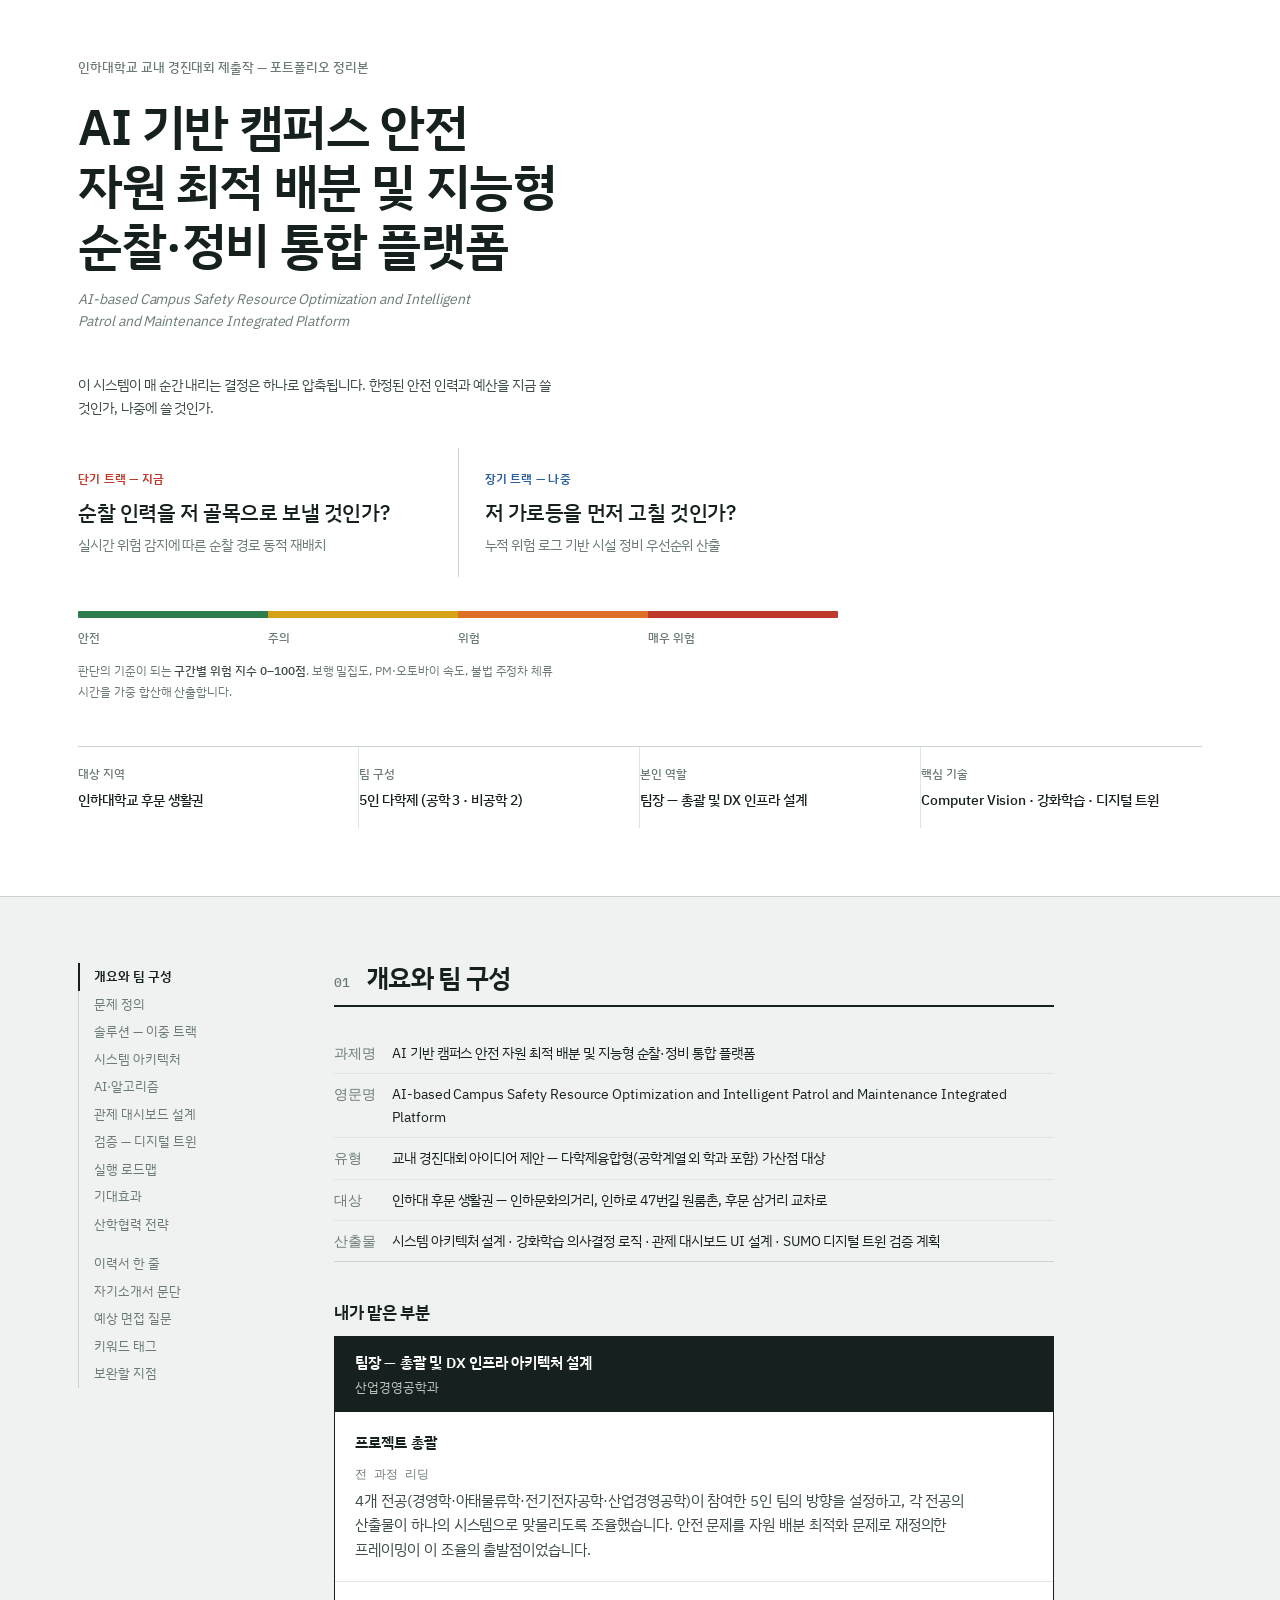
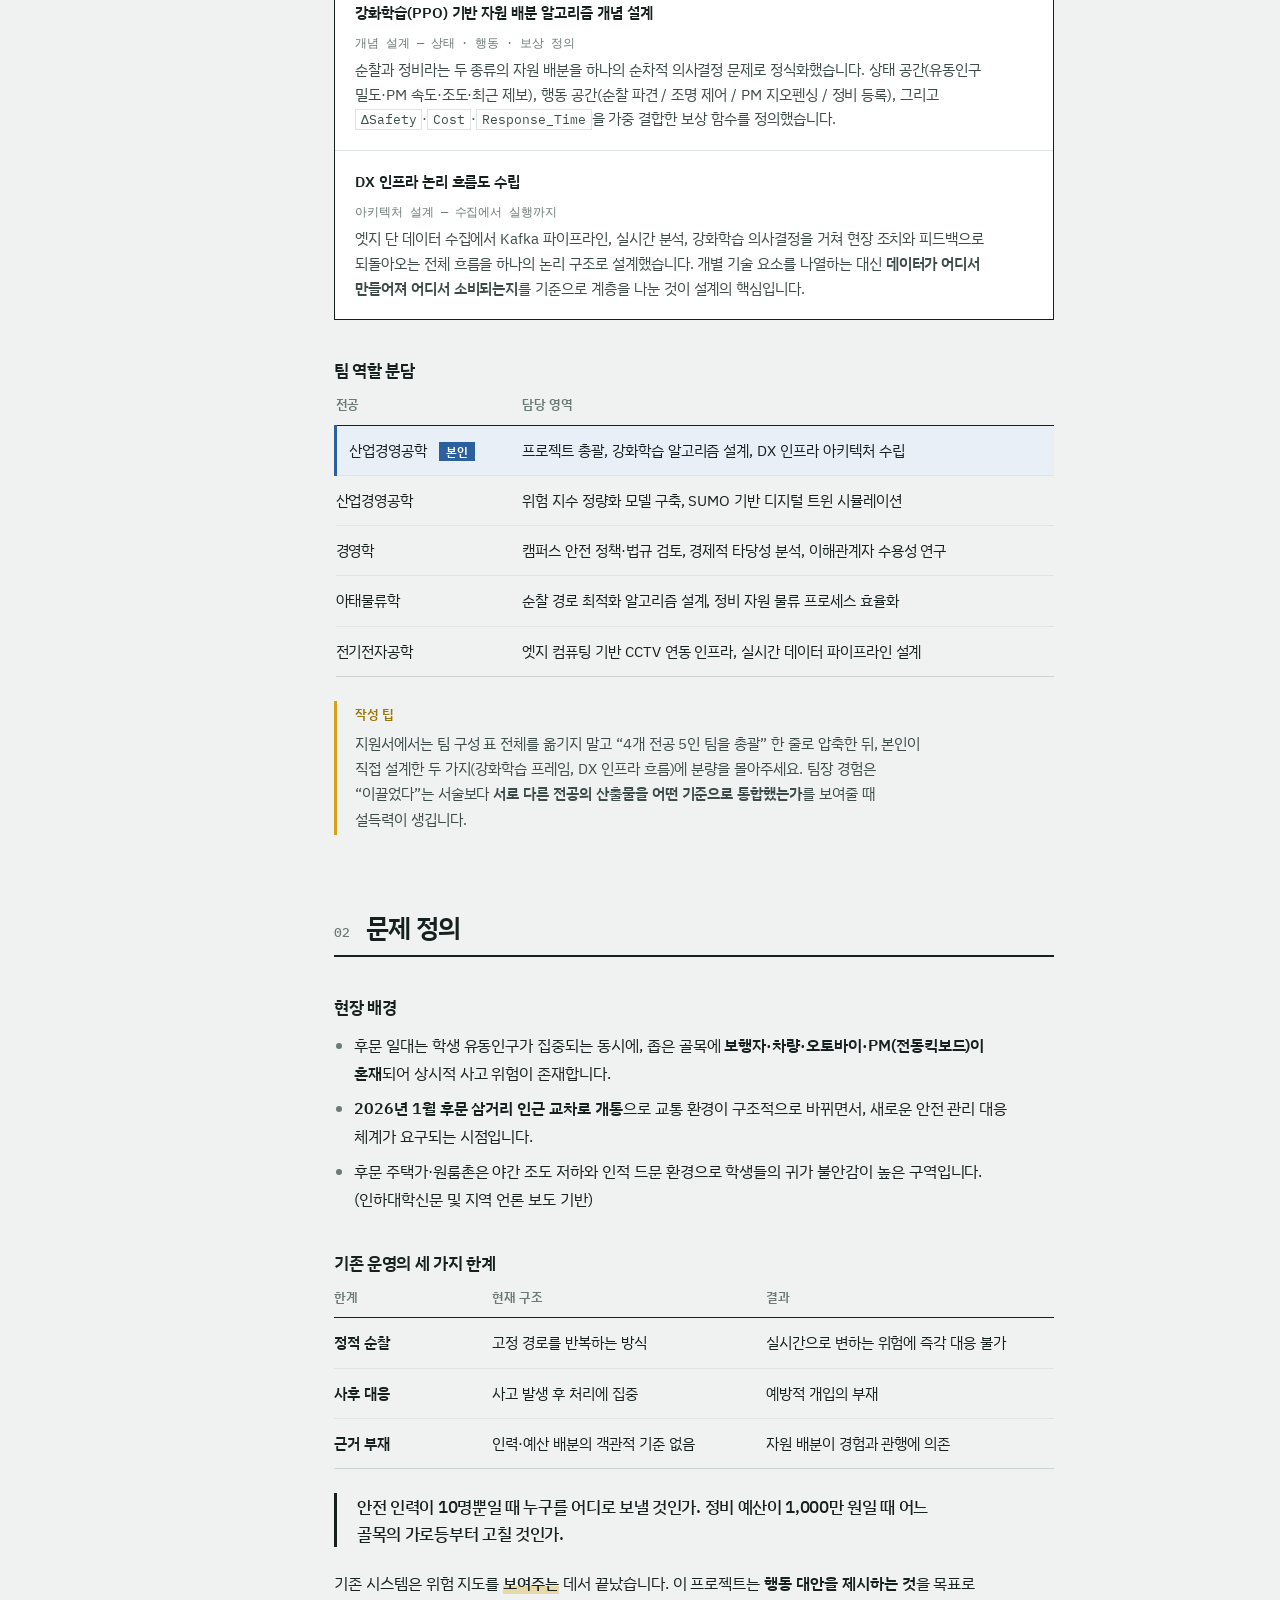
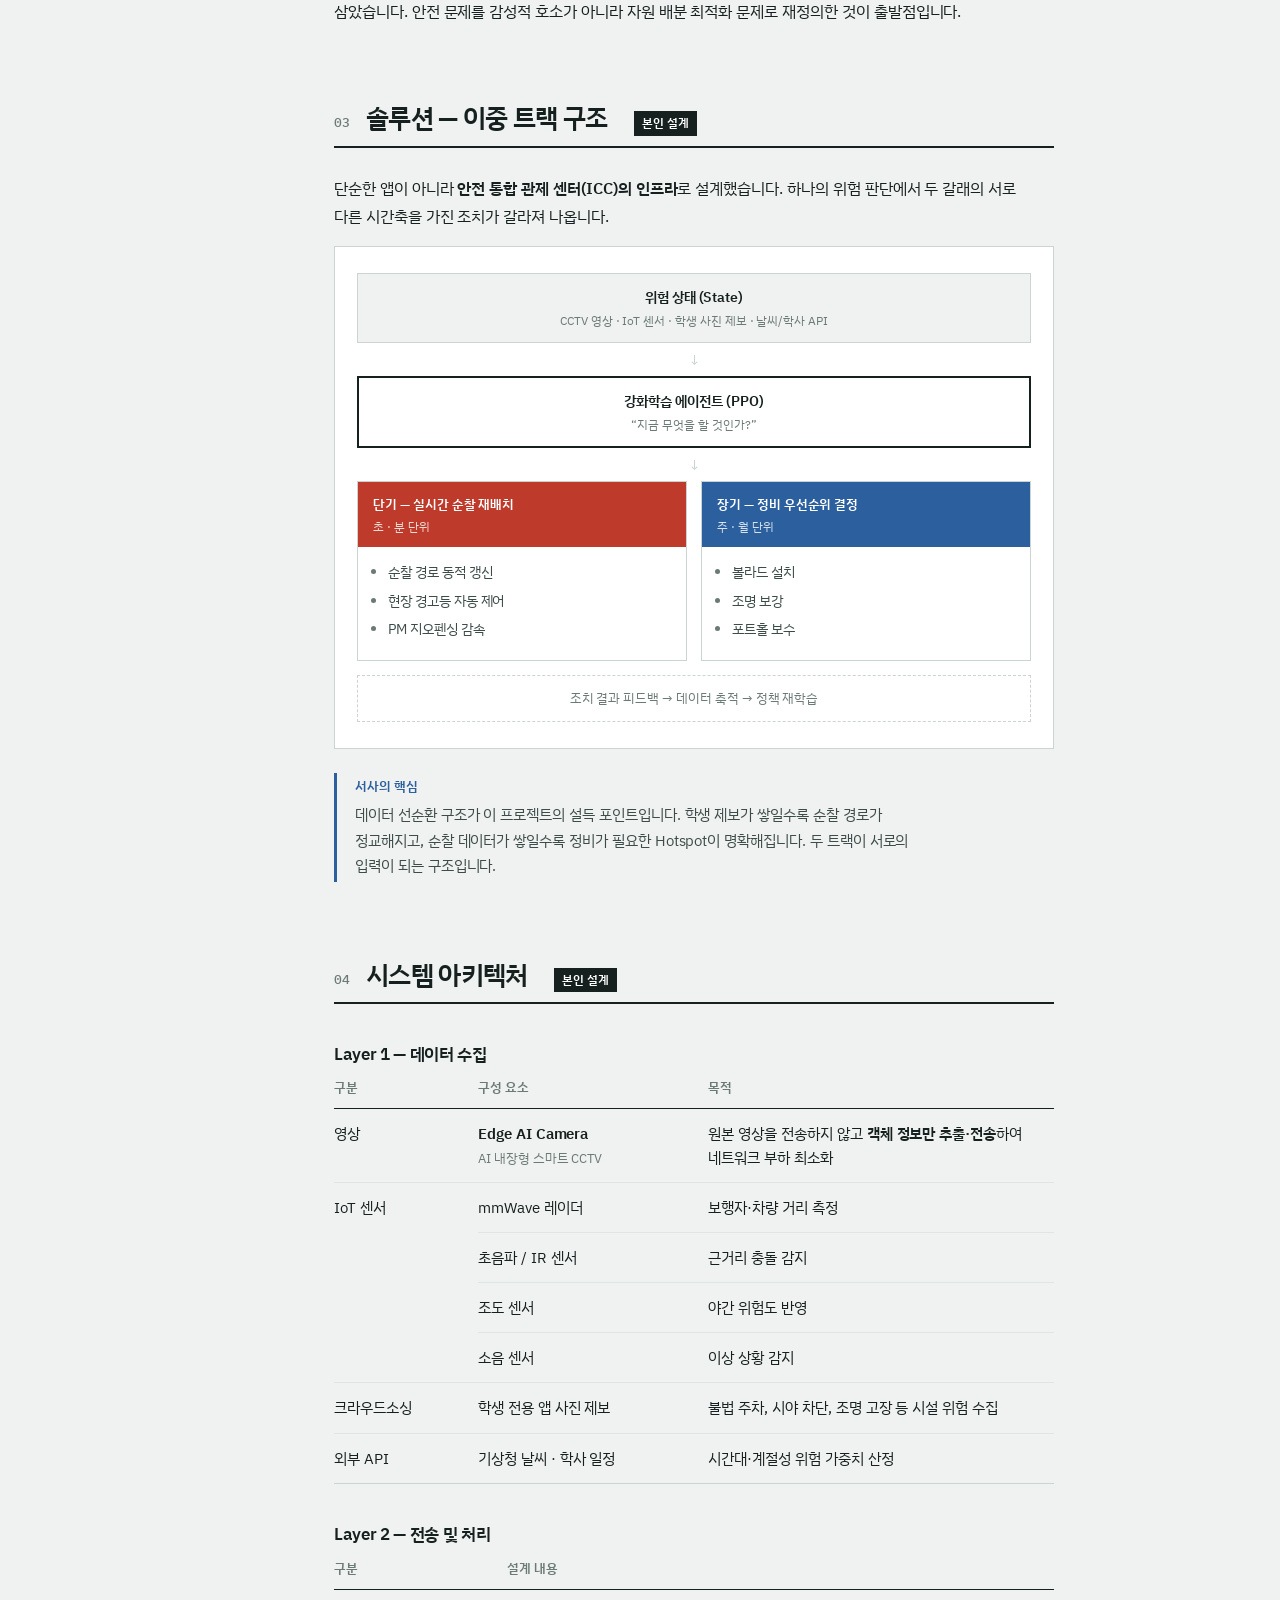
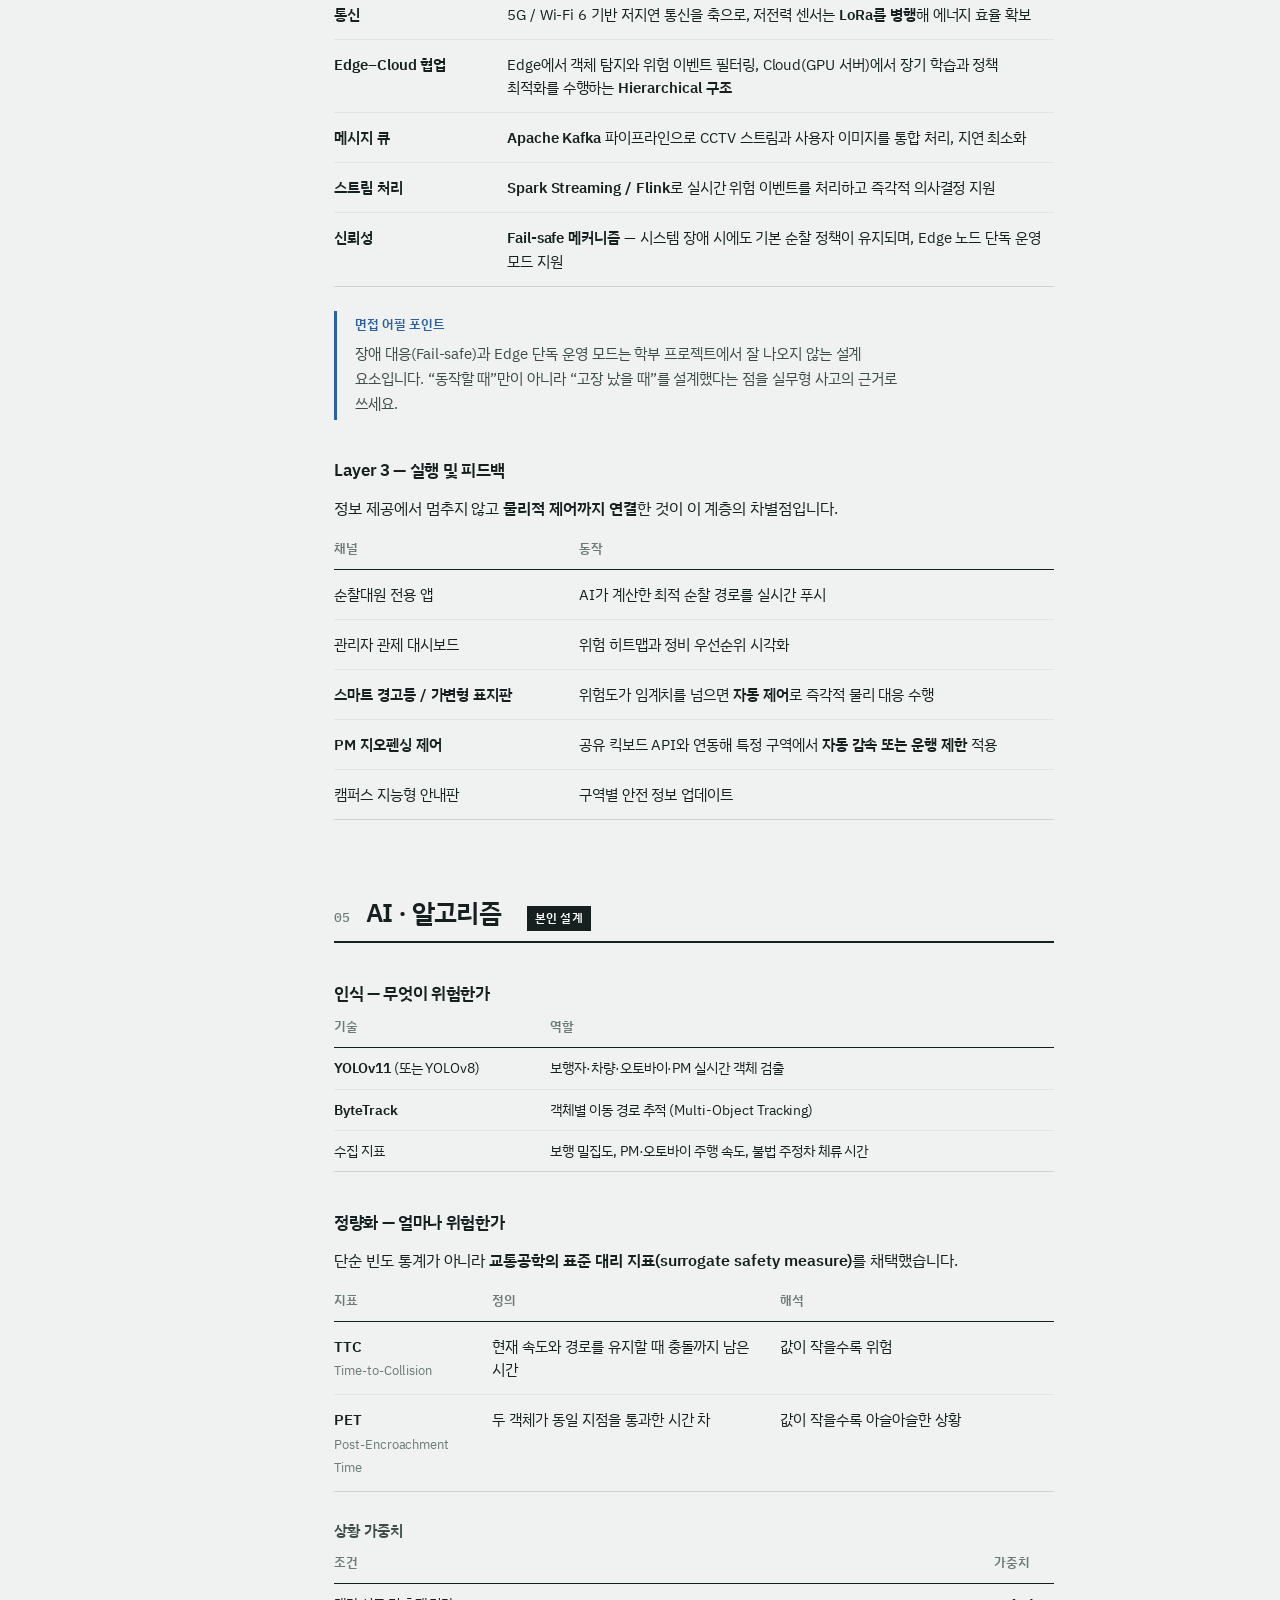
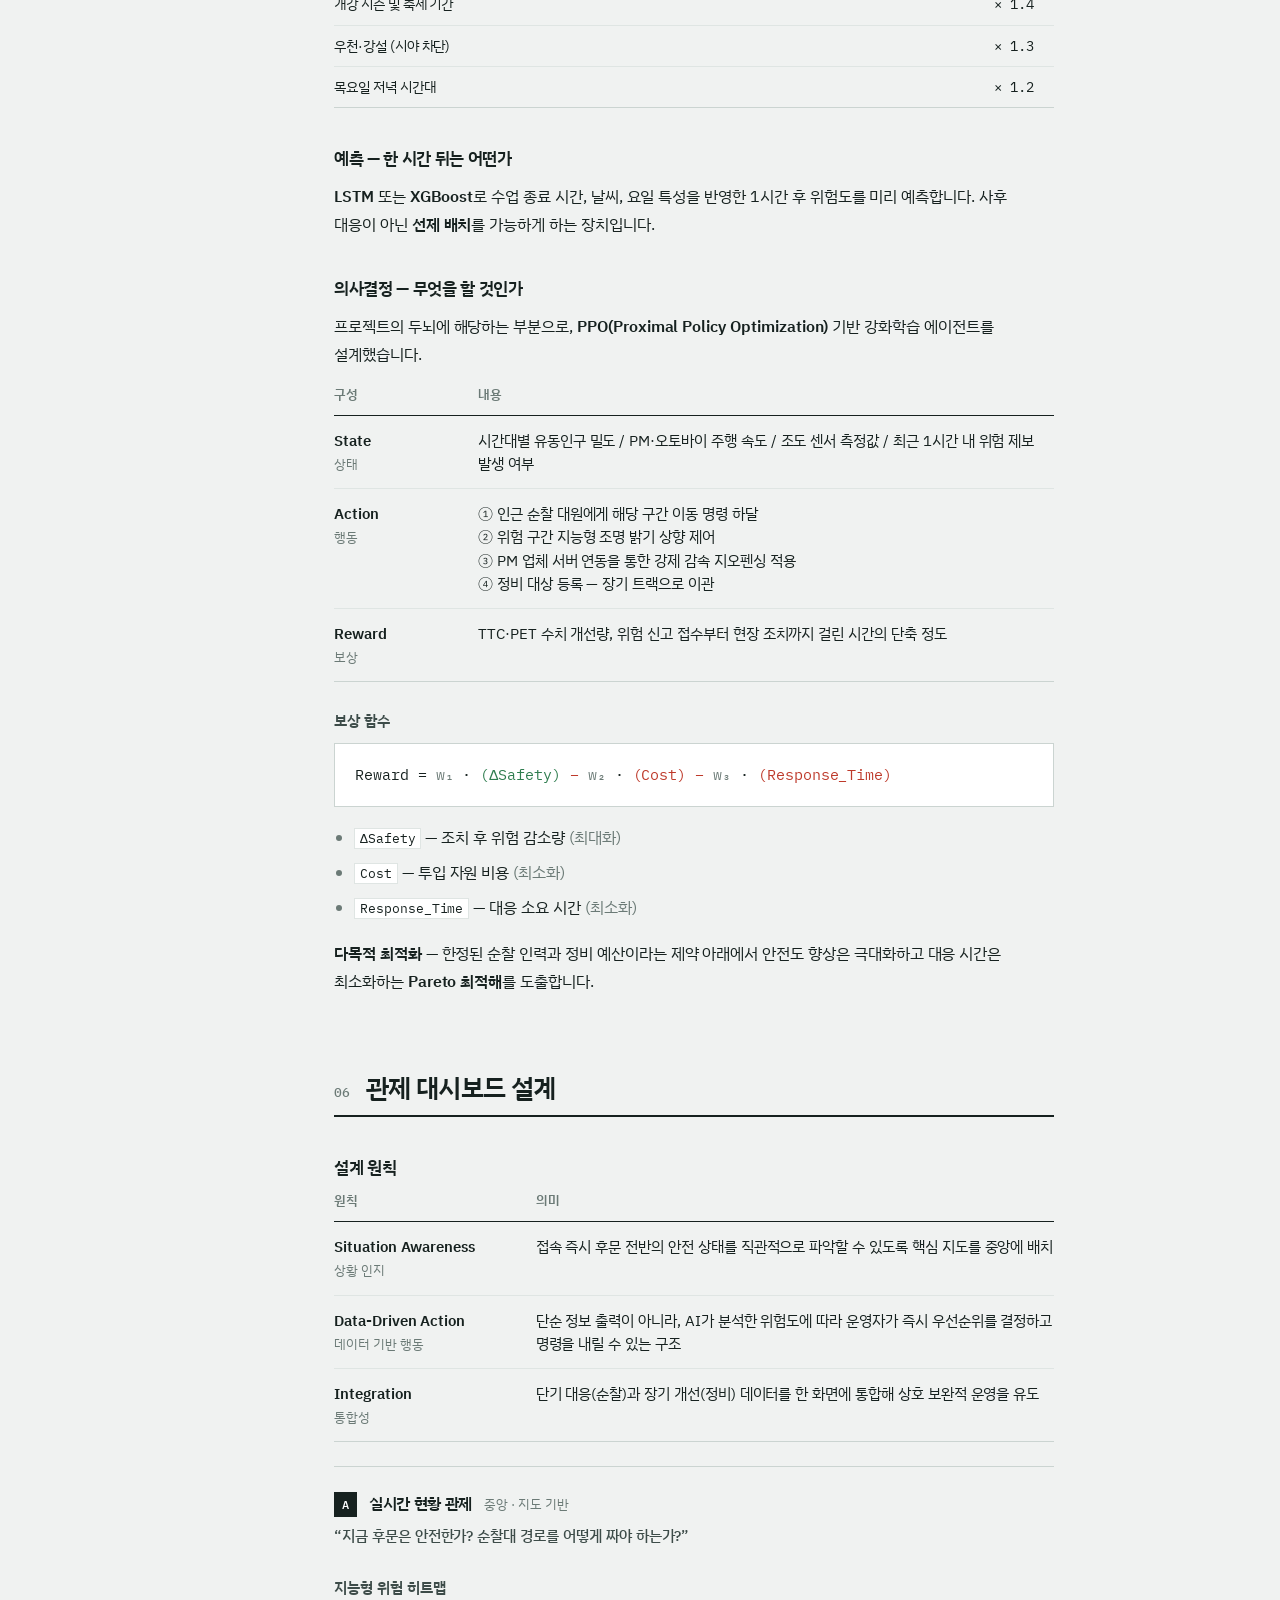
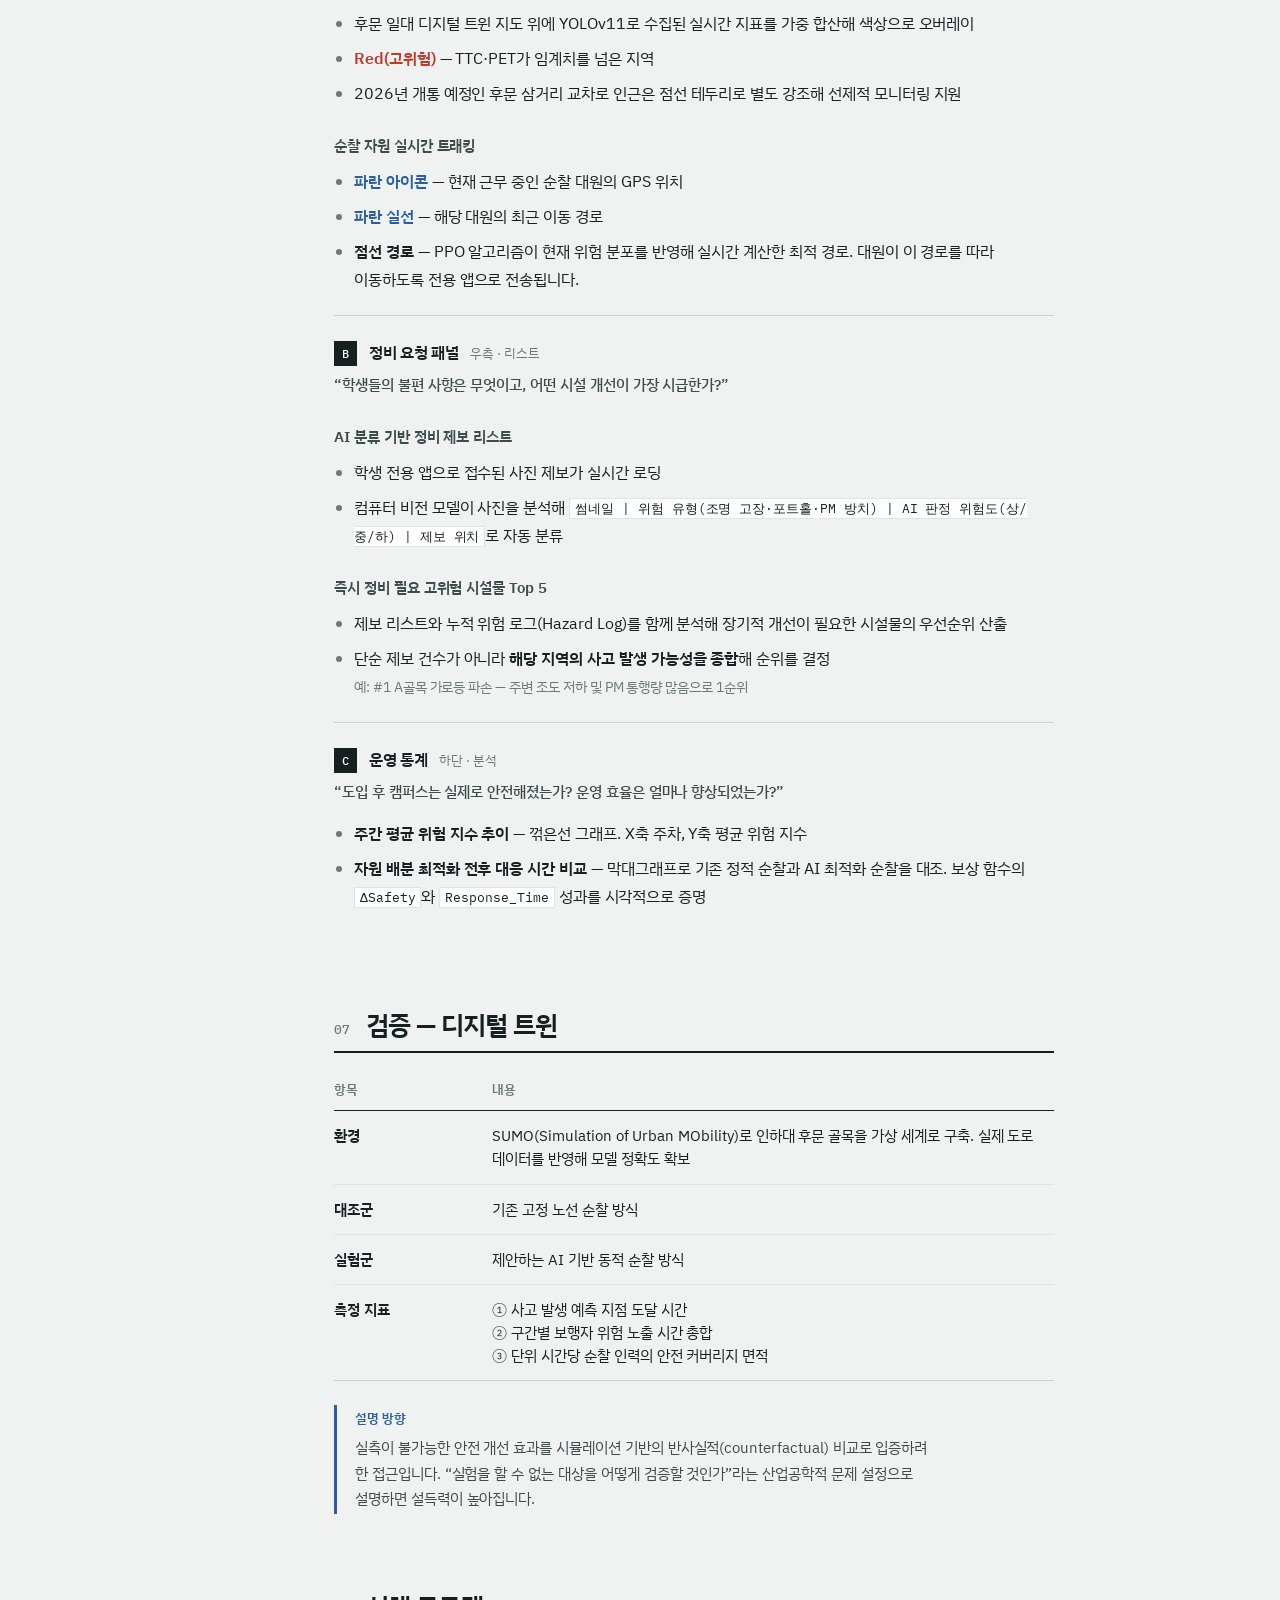
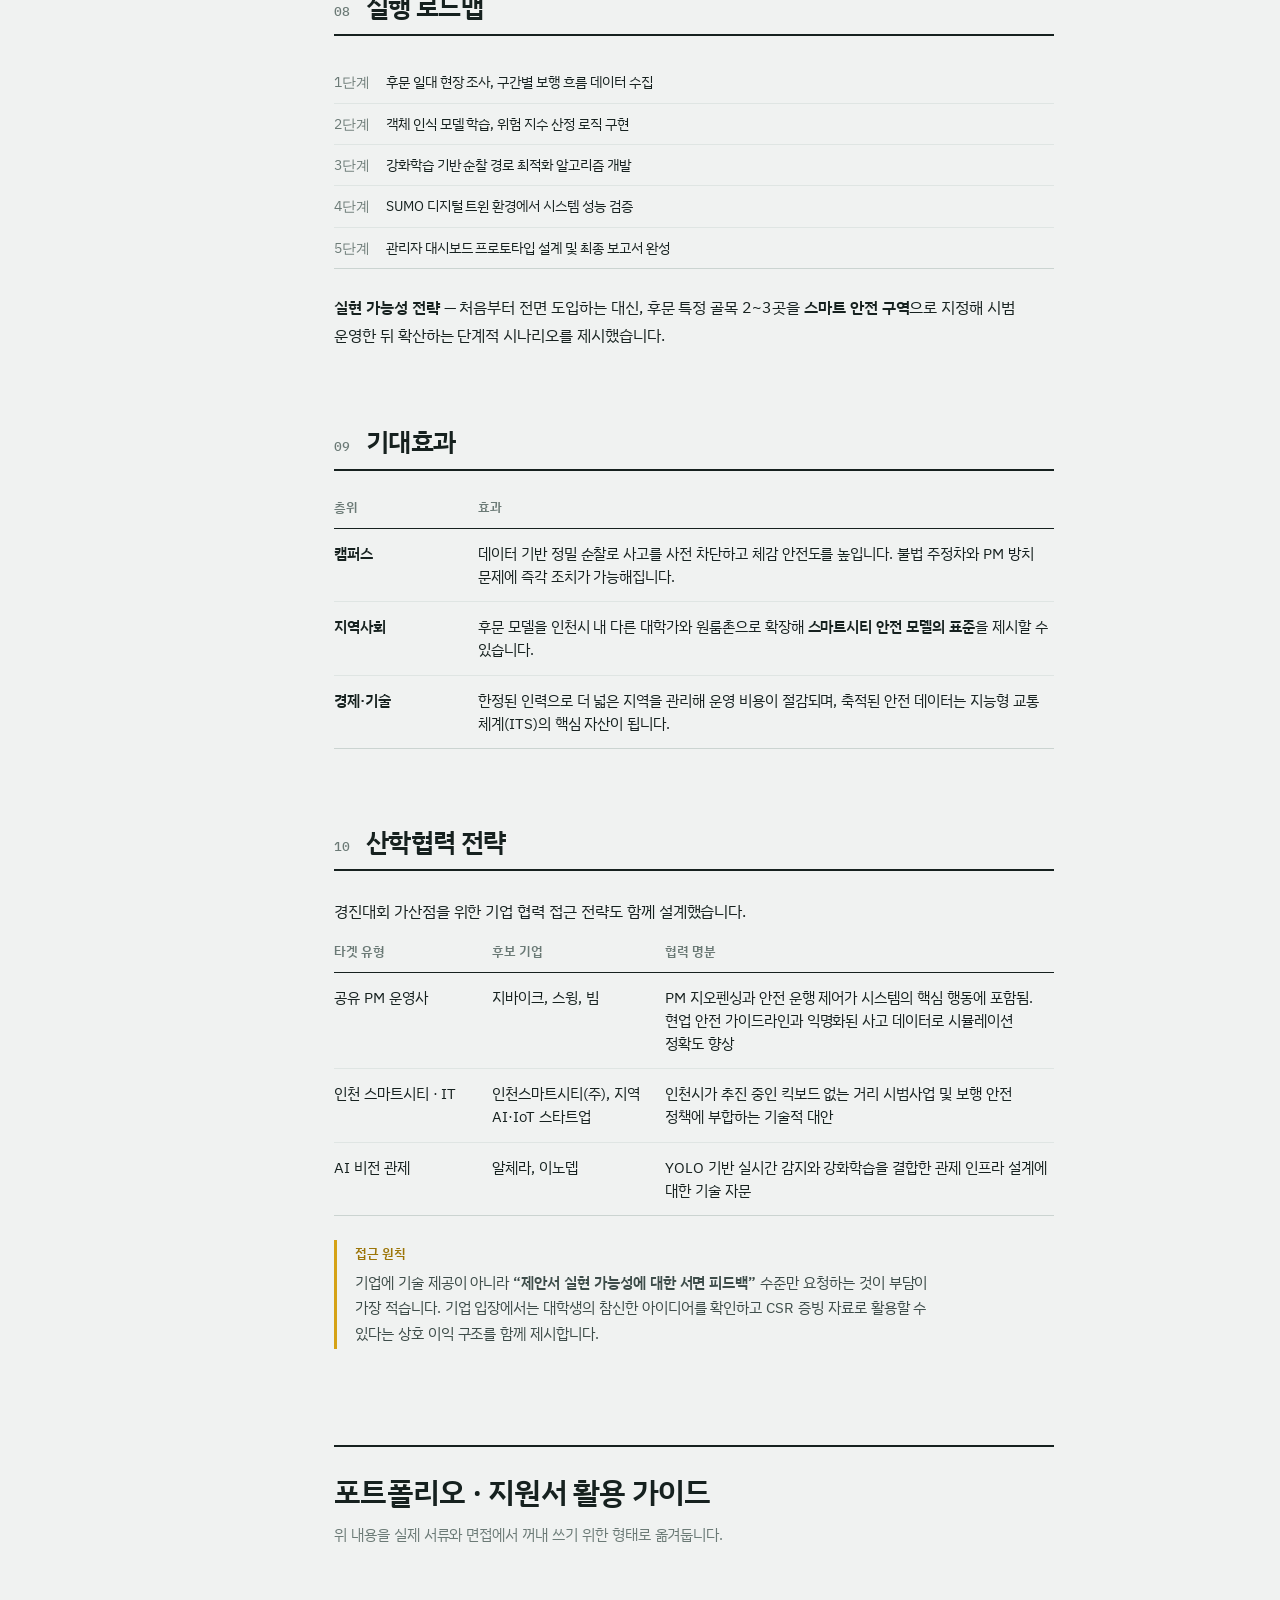
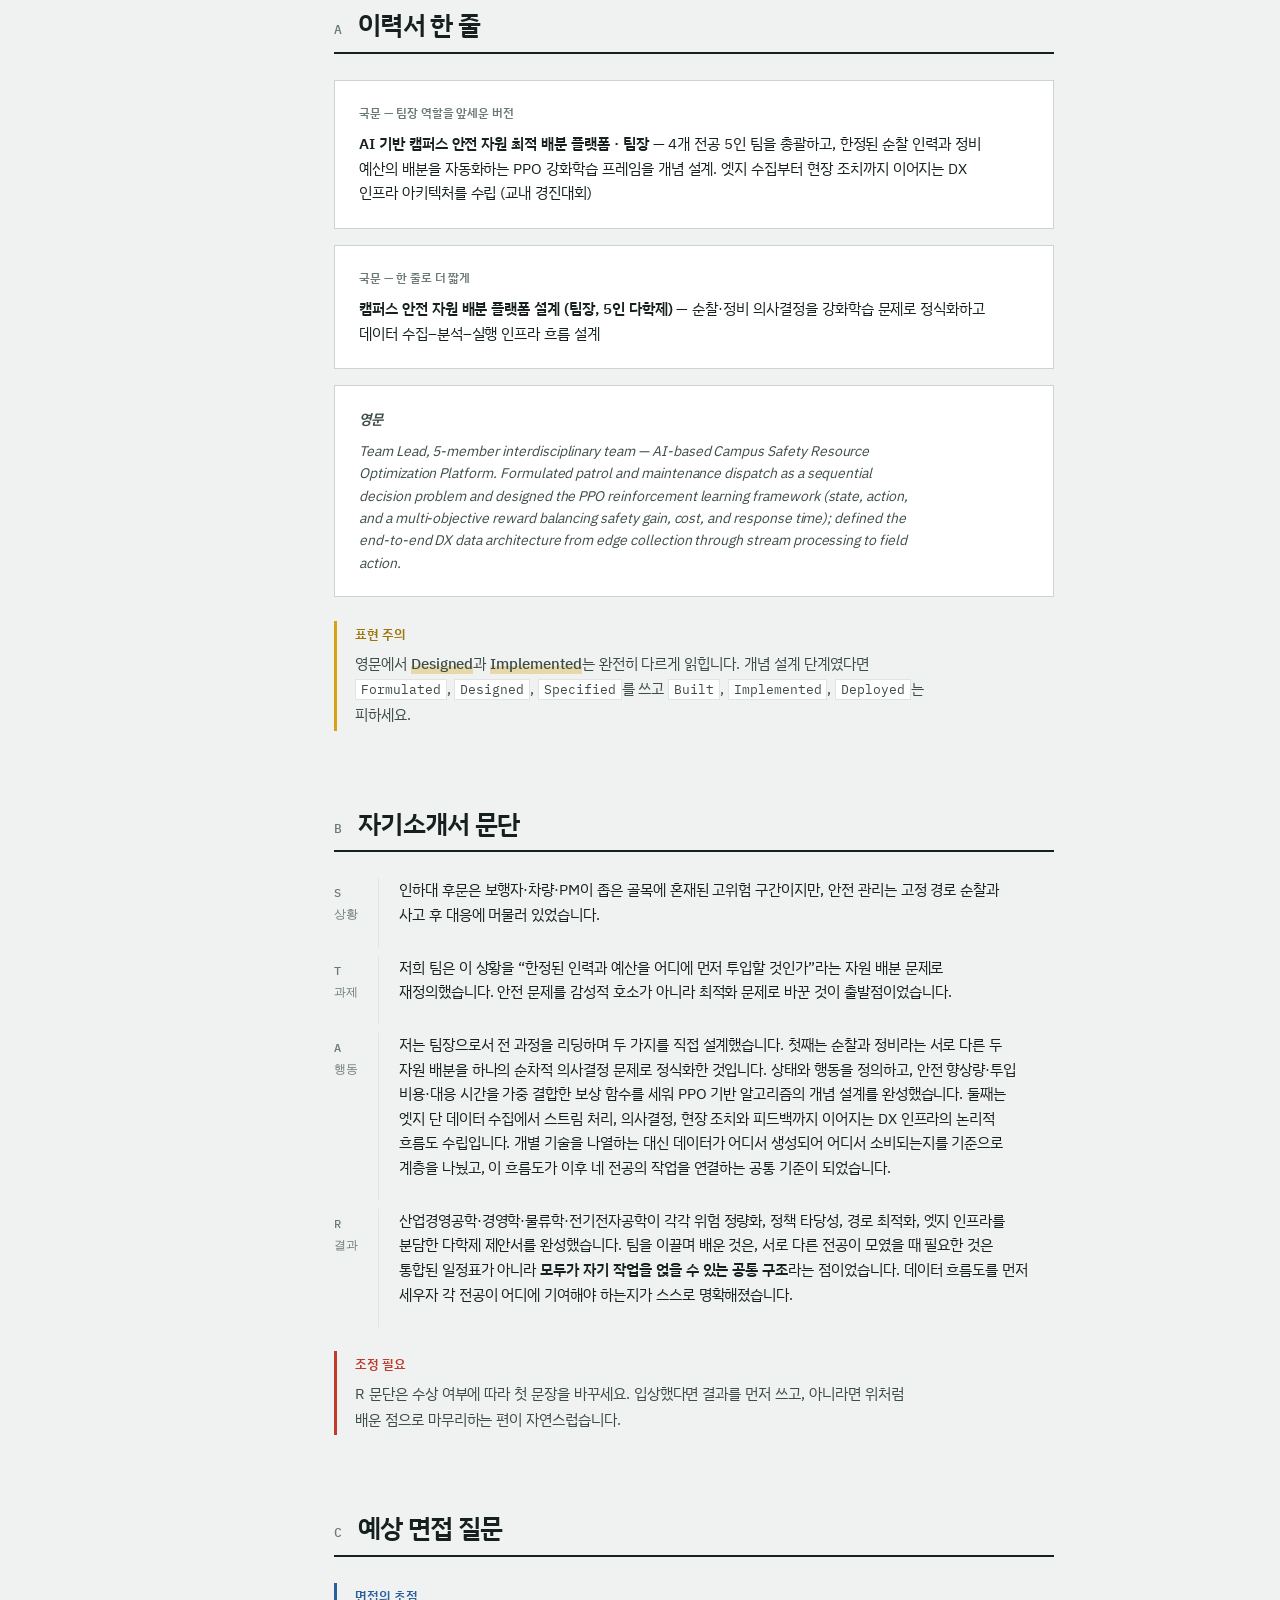
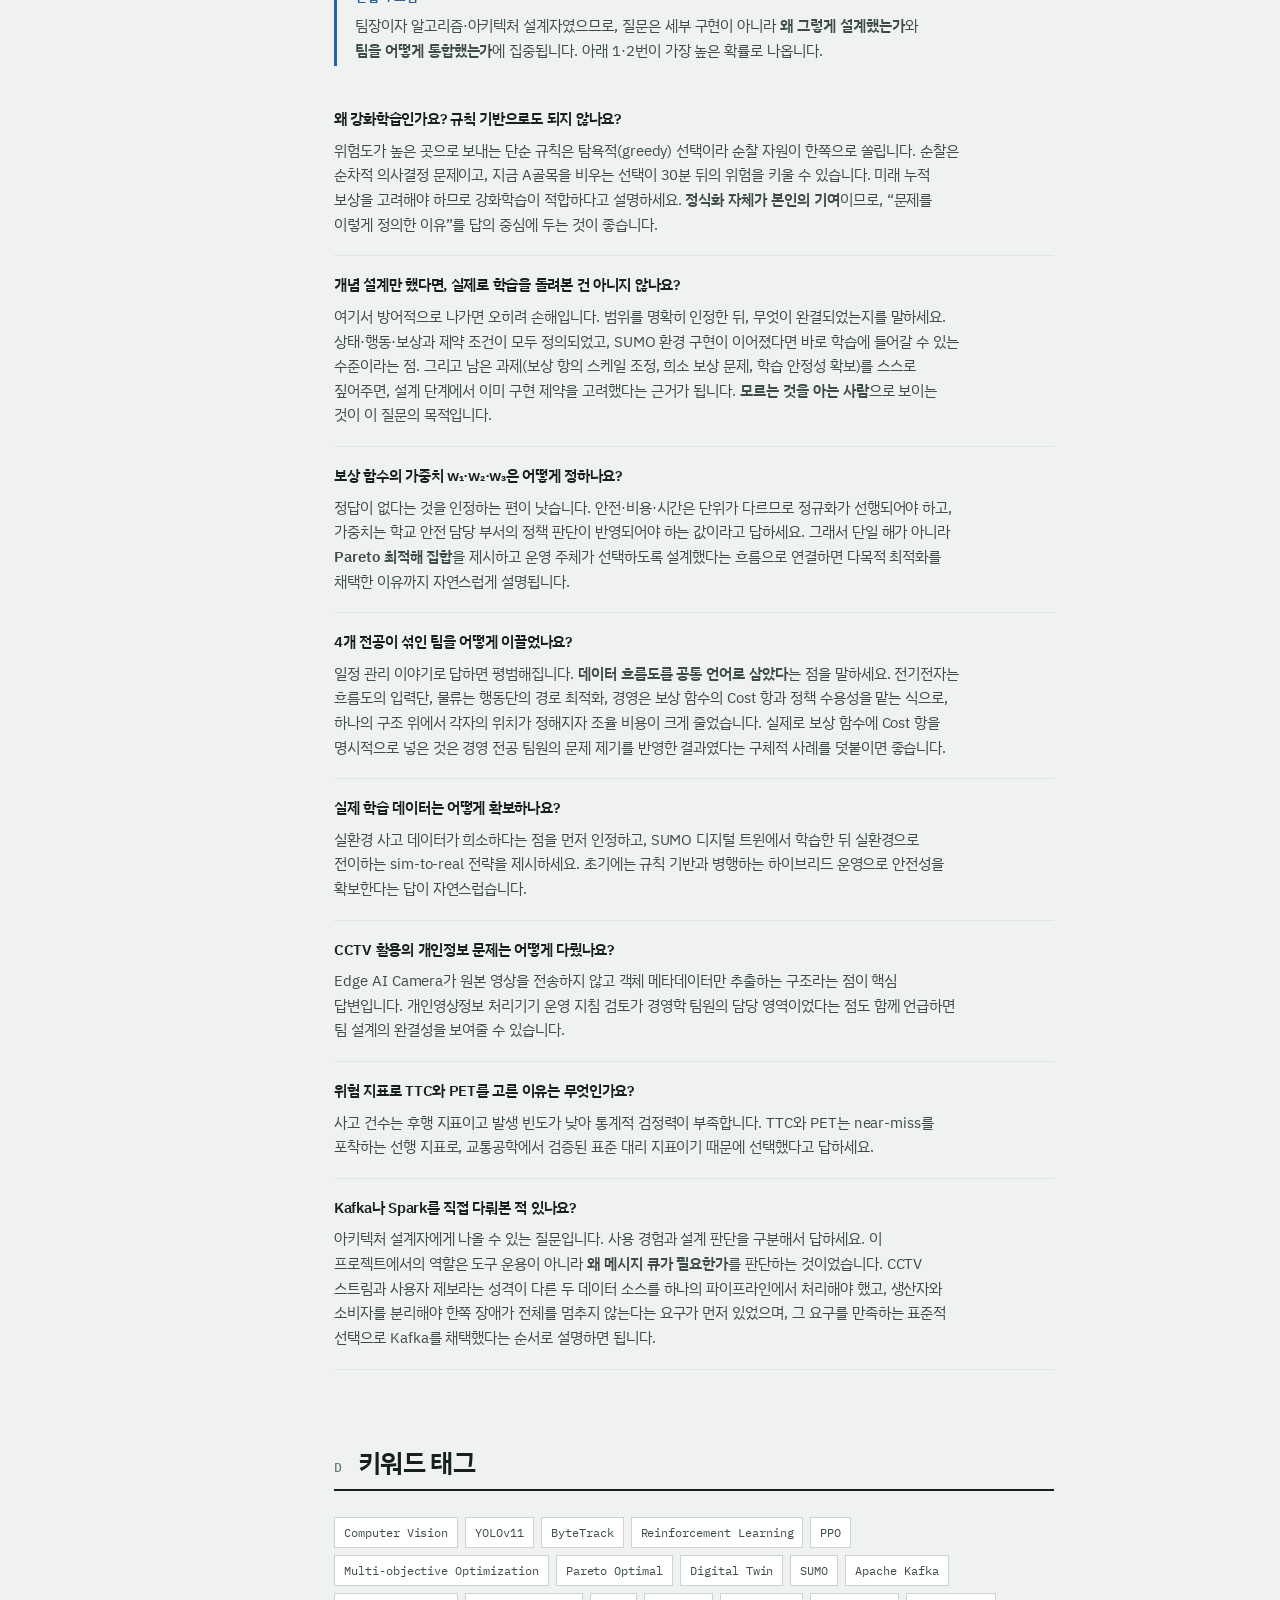
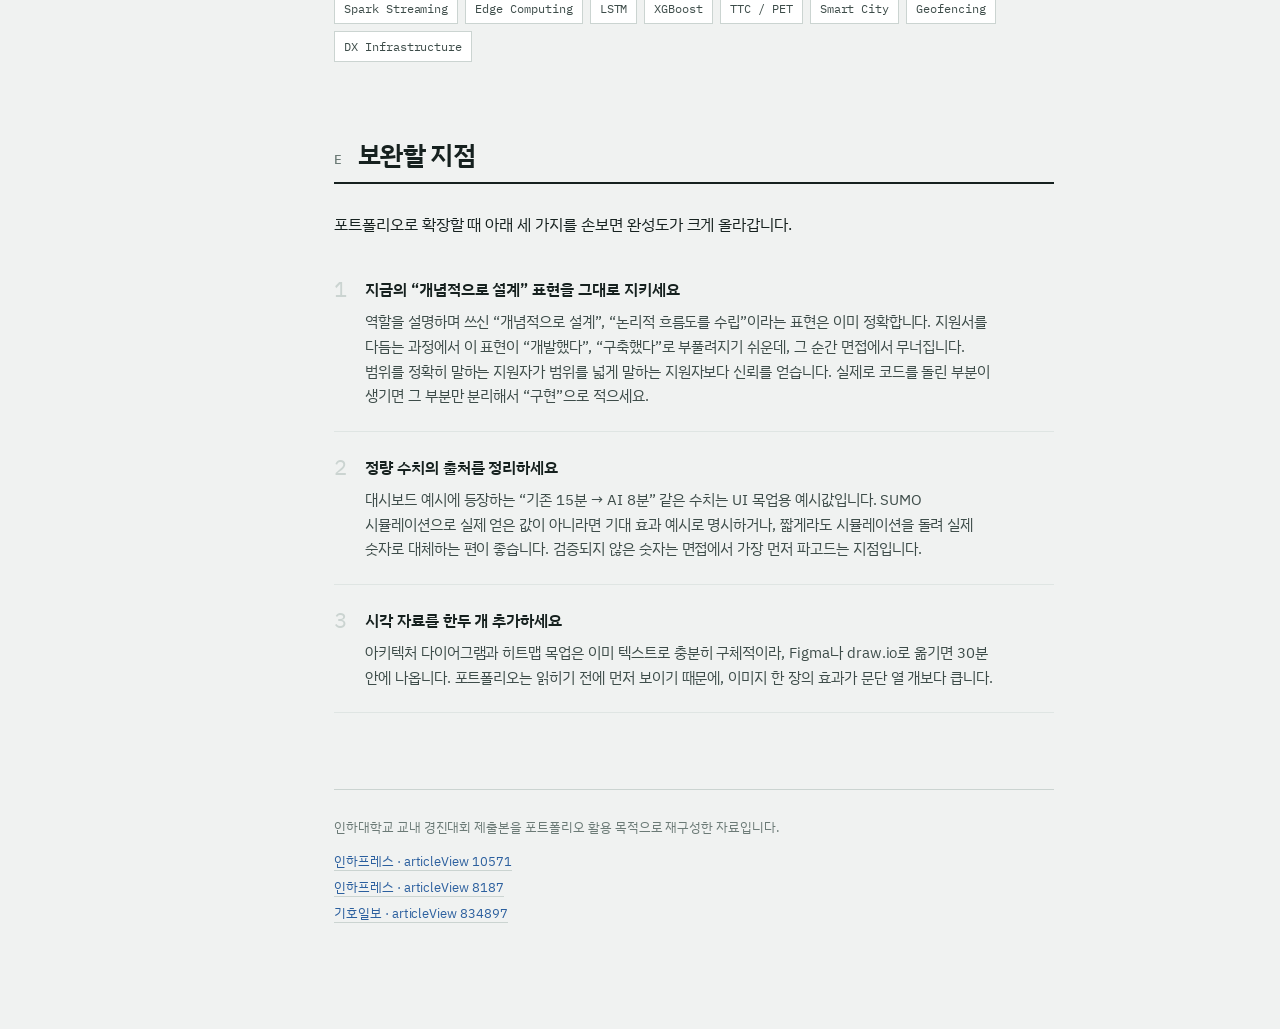
==== projects/campus/index.html @ 3ca4c850 "Create interactive service portfolio landing page" ====
<!DOCTYPE html>
<html lang="ko">
<head>
<meta charset="utf-8">
<meta name="viewport" content="width=device-width, initial-scale=1">
<title>AI 기반 캠퍼스 안전 자원 최적 배분 플랫폼 — 포트폴리오</title>
<link rel="preconnect" href="https://fonts.googleapis.com">
<link rel="preconnect" href="https://fonts.gstatic.com" crossorigin>
<link href="https://fonts.googleapis.com/css2?family=IBM+Plex+Sans+KR:wght@300;400;500;600;700&family=IBM+Plex+Mono:wght@400;500&display=swap" rel="stylesheet">
<style>
:root{
  --paper:#F0F2F1;
  --surface:#FFFFFF;
  --ink:#16211F;
  --ink-soft:#3D4C49;
  --muted:#6B7A76;
  --rule:#CBD4D1;
  --rule-soft:#DFE5E3;

  /* 위험 지수 0–100 색상 밴드 (제안서 정의) */
  --safe:#2F7D4F;
  --caution:#D5A215;
  --warning:#DD6F26;
  --danger:#BE3A2B;
  /* 순찰 자원 = 파란색 (제안서 정의) */
  --patrol:#2B5F9E;

  --sans:'IBM Plex Sans KR',-apple-system,'Apple SD Gothic Neo','Malgun Gothic',sans-serif;
  --mono:'IBM Plex Mono','D2Coding',ui-monospace,monospace;
}
*{box-sizing:border-box}
html{-webkit-text-size-adjust:100%}
body{
  margin:0;
  background:var(--paper);
  color:var(--ink);
  font-family:var(--sans);
  font-weight:400;
  font-size:16px;
  line-height:1.75;
  word-break:keep-all;
  overflow-wrap:break-word;
  letter-spacing:-0.003em;
}
a{color:var(--patrol);text-decoration:none;border-bottom:1px solid var(--rule)}
a:hover{border-bottom-color:var(--patrol)}
:focus-visible{outline:2px solid var(--patrol);outline-offset:3px}

/* ── 레이아웃 ───────────────────────── */
.shell{max-width:1180px;margin:0 auto;padding:0 28px;display:grid;grid-template-columns:1fr;gap:0}
.doc{max-width:720px;margin:0 auto;width:100%}

/* ── 헤더 / 히어로 ──────────────────── */
header.masthead{border-bottom:1px solid var(--rule);background:var(--surface)}
.masthead-inner{max-width:1180px;margin:0 auto;padding:56px 28px 0}
.kicker{font-size:13px;color:var(--muted);font-weight:500;margin:0 0 18px}
h1.title{
  font-size:clamp(30px,4.6vw,50px);
  line-height:1.18;
  font-weight:600;
  letter-spacing:-0.028em;
  margin:0 0 14px;
  max-width:16ch;
}
.title-en{
  font-size:14px;color:var(--muted);font-weight:400;
  line-height:1.6;margin:0 0 40px;max-width:52ch;font-style:italic;
}

/* 핵심 결정 히어로 */
.decision{
  display:grid;grid-template-columns:1fr auto 1fr;gap:0;
  align-items:stretch;margin:0 0 6px;max-width:760px;
}
.decision-side{padding:20px 26px 22px 0}
.decision-side:last-child{padding:20px 0 22px 26px}
.decision-tag{font-size:12px;font-weight:600;margin:0 0 8px;letter-spacing:0.02em}
.decision-tag.now{color:var(--danger)}
.decision-tag.later{color:var(--patrol)}
.decision-q{font-size:clamp(17px,2.1vw,21px);font-weight:500;line-height:1.45;margin:0 0 6px;letter-spacing:-0.02em}
.decision-sub{font-size:13.5px;color:var(--muted);margin:0;line-height:1.6}
.decision-split{width:1px;background:var(--rule)}
.decision-lead{
  font-size:14px;color:var(--ink-soft);max-width:60ch;margin:0 0 28px;
  padding-left:0;line-height:1.7;
}

/* 위험 밴드 스케일 */
.scale{margin:34px 0 0;max-width:760px}
.scale-bar{display:flex;height:7px;border-radius:1px;overflow:hidden}
.scale-bar span{flex:1}
.scale-labels{display:flex;margin-top:9px}
.scale-labels span{flex:1;font-size:12px;color:var(--muted);font-weight:500}
.scale-note{font-size:12px;color:var(--muted);margin:12px 0 0}
.scale-note b{font-weight:500;color:var(--ink-soft)}
.masthead-pad{height:52px}

/* ── 메타 정보 그리드 ───────────────── */
.meta{
  display:grid;grid-template-columns:repeat(auto-fit,minmax(180px,1fr));
  gap:0;border-top:1px solid var(--rule);margin-top:44px;
}
.meta div{padding:16px 20px 18px 0;border-right:1px solid var(--rule-soft)}
.meta div:last-child{border-right:0}
.meta dt{font-size:12px;color:var(--muted);margin:0 0 5px;font-weight:500}
.meta dd{margin:0;font-size:14px;font-weight:500;line-height:1.5}

/* ── 본문 ──────────────────────────── */
main{padding:64px 0 100px}
section{margin:0 0 76px;scroll-margin-top:24px}
.sec-head{display:flex;gap:16px;align-items:baseline;border-bottom:2px solid var(--ink);padding-bottom:10px;margin-bottom:26px}
.sec-num{font-family:var(--mono);font-size:13px;color:var(--muted);font-weight:500;flex:none;padding-top:2px}
h2{font-size:clamp(21px,2.6vw,26px);font-weight:600;letter-spacing:-0.025em;margin:0;line-height:1.3}
h3{font-size:17px;font-weight:600;margin:38px 0 12px;letter-spacing:-0.02em;line-height:1.4}
h4{font-size:15px;font-weight:600;margin:26px 0 8px;color:var(--ink-soft)}
p{margin:0 0 16px;max-width:70ch}
strong{font-weight:600}
em{font-style:normal;background:linear-gradient(transparent 62%,rgba(213,162,21,.32) 62%);font-weight:500}
ul,ol{margin:0 0 18px;padding-left:20px;max-width:70ch}
li{margin:0 0 7px}
li::marker{color:var(--muted)}

/* ── 표 ────────────────────────────── */
.tw{overflow-x:auto;margin:0 0 24px;-webkit-overflow-scrolling:touch}
table{width:100%;border-collapse:collapse;font-size:14.5px;min-width:440px}
th{
  text-align:left;font-weight:600;font-size:12.5px;color:var(--muted);
  padding:0 16px 9px 0;border-bottom:1px solid var(--ink);vertical-align:bottom;
}
td{padding:13px 16px 13px 0;border-bottom:1px solid var(--rule-soft);vertical-align:top;line-height:1.6}
tr:last-child td{border-bottom:1px solid var(--rule)}
th:last-child,td:last-child{padding-right:0}
td.num{font-family:var(--mono);font-size:13px;color:var(--muted);white-space:nowrap;width:1%}
table.compact td{padding:9px 16px 9px 0;font-size:14px}

/* ── 아키텍처 다이어그램 ────────────── */
.arch{border:1px solid var(--rule);background:var(--surface);padding:26px 22px;margin:0 0 24px}
.arch-node{
  border:1px solid var(--rule);padding:12px 15px;text-align:center;
  font-size:13.5px;line-height:1.5;background:var(--paper);
}
.arch-node b{display:block;font-weight:600;font-size:14px;margin-bottom:3px}
.arch-node small{color:var(--muted);font-size:12px}
.arch-brain{border:2px solid var(--ink);background:var(--surface)}
.arch-arrow{text-align:center;color:var(--rule);font-size:15px;line-height:1;margin:9px 0;font-family:var(--mono)}
.arch-tracks{display:grid;grid-template-columns:1fr 1fr;gap:14px;margin:0}
.track{border:1px solid var(--rule);background:var(--surface);padding:0;overflow:hidden}
.track-top{padding:11px 15px 10px;color:#fff;font-size:13px;font-weight:600}
.track.now .track-top{background:var(--danger)}
.track.later .track-top{background:var(--patrol)}
.track-top small{display:block;font-weight:400;font-size:11.5px;opacity:.82;margin-top:1px}
.track ul{margin:0;padding:13px 15px 14px 30px;font-size:13.5px}
.track li{margin:0 0 5px;color:var(--ink-soft)}
.arch-loop{
  margin-top:14px;border:1px dashed var(--rule);padding:11px 15px;text-align:center;
  font-size:13px;color:var(--muted);background:var(--surface);
}

/* ── 본인 담당 표시 ────────────────── */
.mine{
  display:inline-block;font-size:11.5px;font-weight:600;color:#fff;
  background:var(--ink);padding:2px 8px;margin-left:10px;
  vertical-align:middle;letter-spacing:0.01em;flex:none;
}
tr.mine-row td{background:#E9EFF6}
tr.mine-row td:first-child{padding-left:12px;border-left:3px solid var(--patrol)}
.mine-inline{font-size:11.5px;font-weight:600;color:#fff;background:var(--patrol);padding:1px 7px;margin-left:8px;white-space:nowrap}

.contrib{border:1px solid var(--ink);background:var(--surface);margin:0 0 26px}
.contrib-head{
  background:var(--ink);color:#fff;padding:13px 20px;
  font-size:14.5px;font-weight:600;letter-spacing:-0.015em;
}
.contrib-head small{display:block;font-weight:400;font-size:12.5px;opacity:.72;margin-top:2px;letter-spacing:0}
.contrib-item{padding:18px 20px;border-bottom:1px solid var(--rule-soft)}
.contrib-item:last-child{border-bottom:0}
.contrib-item h4{margin:0 0 7px;font-size:15px;color:var(--ink)}
.contrib-item p{margin:0;font-size:14.5px;color:var(--ink-soft);line-height:1.7}
.contrib-scope{
  font-family:var(--mono);font-size:11.5px;color:var(--muted);
  display:block;margin-bottom:5px;
}

/* ── 콜아웃 ────────────────────────── */
.note{
  border-left:3px solid var(--rule);padding:3px 0 3px 18px;margin:24px 0;
  font-size:14.5px;color:var(--ink-soft);max-width:66ch;
}
.note p{margin:0 0 10px}
.note p:last-child{margin:0}
.note-label{font-size:12.5px;font-weight:600;color:var(--muted);margin:0 0 5px;display:block}
.note.tip{border-left-color:var(--caution)}
.note.tip .note-label{color:#9c7508}
.note.point{border-left-color:var(--patrol)}
.note.point .note-label{color:var(--patrol)}
.note.warn{border-left-color:var(--danger)}
.note.warn .note-label{color:var(--danger)}

blockquote{
  margin:22px 0;padding:0 0 0 20px;border-left:3px solid var(--ink);
  font-size:17px;font-weight:500;line-height:1.6;letter-spacing:-0.018em;max-width:60ch;
}

/* ── 수식 / 코드 ───────────────────── */
.formula{
  font-family:var(--mono);font-size:15px;background:var(--surface);
  border:1px solid var(--rule);padding:18px 20px;margin:0 0 16px;
  overflow-x:auto;white-space:nowrap;
}
.formula .w{color:var(--muted)}
.formula .plus{color:var(--safe)}
.formula .minus{color:var(--danger)}
code{font-family:var(--mono);font-size:13px;background:var(--surface);border:1px solid var(--rule-soft);padding:1px 5px}

/* ── 키워드 태그 ───────────────────── */
.tags{display:flex;flex-wrap:wrap;gap:7px;margin:0 0 18px;padding:0;list-style:none;max-width:100%}
.tags li{margin:0}
.tags span{
  display:inline-block;font-family:var(--mono);font-size:12px;
  border:1px solid var(--rule);padding:4px 9px;color:var(--ink-soft);background:var(--surface);
}

/* ── 대시보드 구역 ─────────────────── */
.zone{border-top:1px solid var(--rule);padding:22px 0 4px;margin:0}
.zone-head{display:flex;gap:12px;align-items:baseline;margin:0 0 6px}
.zone-id{
  font-family:var(--mono);font-size:12px;font-weight:500;color:#fff;
  background:var(--ink);padding:2px 8px;flex:none;
}
.zone-name{font-size:16px;font-weight:600;letter-spacing:-0.02em}
.zone-where{font-size:12.5px;color:var(--muted)}
.zone-q{font-size:14.5px;color:var(--ink-soft);margin:0 0 14px;font-weight:500}

/* ── 활용 가이드 파트 ──────────────── */
.part-break{
  border-top:2px solid var(--ink);margin:96px 0 60px;padding:26px 0 0;
}
.part-break h2{font-size:clamp(23px,3vw,30px);margin:0 0 10px}
.part-break p{font-size:15px;color:var(--muted);margin:0;max-width:58ch}

.oneliner{
  background:var(--surface);border:1px solid var(--rule);padding:22px 24px;margin:0 0 16px;
}
.oneliner .lbl{font-size:12px;color:var(--muted);font-weight:600;margin:0 0 9px}
.oneliner p{margin:0;font-size:15px;line-height:1.65}
.oneliner.en p{font-size:14px;font-style:italic;color:var(--ink-soft);line-height:1.6}

.star{display:grid;grid-template-columns:auto 1fr;gap:0 20px;margin:0 0 8px}
.star-k{
  font-family:var(--mono);font-size:12px;font-weight:500;color:var(--muted);
  padding-top:4px;border-right:1px solid var(--rule-soft);padding-right:20px;
}
.star-v{padding:0 0 20px}
.star-v p{margin:0;font-size:14.5px;line-height:1.7}
.star:last-of-type .star-v{padding-bottom:0}

.qa{border-bottom:1px solid var(--rule-soft);padding:18px 0}
.qa:first-of-type{border-top:1px solid var(--ink);}
.qa-q{font-size:15px;font-weight:600;margin:0 0 8px;line-height:1.5;letter-spacing:-0.018em}
.qa-a{font-size:14.5px;color:var(--ink-soft);margin:0;line-height:1.7}

.fix{display:grid;grid-template-columns:auto 1fr;gap:0 18px;padding:22px 0;border-bottom:1px solid var(--rule-soft)}
.fix:first-of-type{border-top:1px solid var(--ink)}
.fix-n{font-family:var(--mono);font-size:22px;font-weight:400;color:var(--rule);line-height:1.2}
.fix h4{margin:0 0 7px;font-size:15.5px;color:var(--ink)}
.fix p{margin:0;font-size:14.5px;color:var(--ink-soft);line-height:1.7}

footer{border-top:1px solid var(--rule);margin-top:70px;padding:26px 0 0;font-size:13px;color:var(--muted)}
footer p{margin:0 0 12px;max-width:62ch}
footer ul{list-style:none;padding:0;margin:0}
footer li{margin:0 0 4px;font-size:12.5px}

/* ── 목차 (넓은 화면) ──────────────── */
nav.toc{display:none}
@media (min-width:1080px){
  .shell{grid-template-columns:200px 1fr;gap:56px}
  .doc{margin:0}
  nav.toc{
    display:block;position:sticky;top:32px;align-self:start;
    padding-top:66px;max-height:calc(100vh - 64px);overflow-y:auto;
  }
  nav.toc ol{list-style:none;margin:0;padding:0;border-left:1px solid var(--rule)}
  nav.toc li{margin:0}
  nav.toc a{
    display:block;padding:5px 0 5px 14px;font-size:12.5px;color:var(--muted);
    border-bottom:0;margin-left:-1px;border-left:2px solid transparent;line-height:1.4;
  }
  nav.toc a:hover{color:var(--ink)}
  nav.toc a.on{color:var(--ink);font-weight:600;border-left-color:var(--ink)}
  nav.toc .gap{height:12px}
}
@media (max-width:640px){
  body{font-size:15.5px}
  .masthead-inner{padding:38px 20px 0}
  .shell{padding:0 20px}
  .decision{grid-template-columns:1fr;gap:0}
  .decision-side{padding:16px 0 16px 16px;border-left:2px solid var(--rule)}
  .decision-side:last-child{padding:16px 0 16px 16px}
  .decision-side:first-child{border-left-color:var(--danger)}
  .decision-side:last-child{border-left-color:var(--patrol)}
  .decision-split{display:none}
  .meta div{border-right:0;border-bottom:1px solid var(--rule-soft);padding-right:0}
  .arch-tracks{grid-template-columns:1fr}
  .star{grid-template-columns:1fr;gap:0}
  .star-k{border-right:0;border-bottom:1px solid var(--rule-soft);padding:0 0 6px;margin-bottom:10px}
  .star-v{padding-bottom:22px}
  main{padding:44px 0 70px}
  section{margin-bottom:60px}
}
@media print{
  body{background:#fff;font-size:11pt}
  nav.toc{display:none}
  .shell{grid-template-columns:1fr;max-width:100%}
  section{page-break-inside:avoid}
}
@media (prefers-reduced-motion:reduce){*{transition:none!important;animation:none!important}}
</style>
</head>
<body>

<header class="masthead">
  <div class="masthead-inner">
    <p class="kicker">인하대학교 교내 경진대회 제출작 — 포트폴리오 정리본</p>
    <h1 class="title">AI 기반 캠퍼스 안전 자원 최적 배분 및 지능형 순찰·정비 통합 플랫폼</h1>
    <p class="title-en">AI-based Campus Safety Resource Optimization and Intelligent Patrol and Maintenance Integrated Platform</p>

    <p class="decision-lead">이 시스템이 매 순간 내리는 결정은 하나로 압축됩니다. 한정된 안전 인력과 예산을 지금 쓸 것인가, 나중에 쓸 것인가.</p>

    <div class="decision">
      <div class="decision-side">
        <p class="decision-tag now">단기 트랙 — 지금</p>
        <p class="decision-q">순찰 인력을 저 골목으로 보낼 것인가?</p>
        <p class="decision-sub">실시간 위험 감지에 따른 순찰 경로 동적 재배치</p>
      </div>
      <div class="decision-split"></div>
      <div class="decision-side">
        <p class="decision-tag later">장기 트랙 — 나중</p>
        <p class="decision-q">저 가로등을 먼저 고칠 것인가?</p>
        <p class="decision-sub">누적 위험 로그 기반 시설 정비 우선순위 산출</p>
      </div>
    </div>

    <div class="scale">
      <div class="scale-bar" role="img" aria-label="위험 지수 0에서 100까지 네 단계 색상 밴드">
        <span style="background:var(--safe)"></span>
        <span style="background:var(--caution)"></span>
        <span style="background:var(--warning)"></span>
        <span style="background:var(--danger)"></span>
      </div>
      <div class="scale-labels">
        <span>안전</span><span>주의</span><span>위험</span><span>매우 위험</span>
      </div>
      <p class="scale-note">판단의 기준이 되는 <b>구간별 위험 지수 0–100점</b>. 보행 밀집도, PM·오토바이 속도, 불법 주정차 체류 시간을 가중 합산해 산출합니다.</p>
    </div>

    <dl class="meta">
      <div><dt>대상 지역</dt><dd>인하대학교 후문 생활권</dd></div>
      <div><dt>팀 구성</dt><dd>5인 다학제 (공학 3 · 비공학 2)</dd></div>
      <div><dt>본인 역할</dt><dd>팀장 — 총괄 및 DX 인프라 설계</dd></div>
      <div><dt>핵심 기술</dt><dd>Computer Vision · 강화학습 · 디지털 트윈</dd></div>
    </dl>
    <div class="masthead-pad"></div>
  </div>
</header>

<div class="shell">

<nav class="toc" aria-label="목차">
  <ol>
    <li><a href="#s1">개요와 팀 구성</a></li>
    <li><a href="#s2">문제 정의</a></li>
    <li><a href="#s3">솔루션 — 이중 트랙</a></li>
    <li><a href="#s4">시스템 아키텍처</a></li>
    <li><a href="#s5">AI·알고리즘</a></li>
    <li><a href="#s6">관제 대시보드 설계</a></li>
    <li><a href="#s7">검증 — 디지털 트윈</a></li>
    <li><a href="#s8">실행 로드맵</a></li>
    <li><a href="#s9">기대효과</a></li>
    <li><a href="#s10">산학협력 전략</a></li>
    <li class="gap"></li>
    <li><a href="#g1">이력서 한 줄</a></li>
    <li><a href="#g2">자기소개서 문단</a></li>
    <li><a href="#g3">예상 면접 질문</a></li>
    <li><a href="#g4">키워드 태그</a></li>
    <li><a href="#g5">보완할 지점</a></li>
  </ol>
</nav>

<main class="doc">

<!-- 1 -->
<section id="s1">
  <div class="sec-head"><span class="sec-num">01</span><h2>개요와 팀 구성</h2></div>

  <div class="tw"><table class="compact">
    <tbody>
      <tr><td class="num">과제명</td><td>AI 기반 캠퍼스 안전 자원 최적 배분 및 지능형 순찰·정비 통합 플랫폼</td></tr>
      <tr><td class="num">영문명</td><td>AI-based Campus Safety Resource Optimization and Intelligent Patrol and Maintenance Integrated Platform</td></tr>
      <tr><td class="num">유형</td><td>교내 경진대회 아이디어 제안 — 다학제융합형(공학계열 외 학과 포함) 가산점 대상</td></tr>
      <tr><td class="num">대상</td><td>인하대 후문 생활권 — 인하문화의거리, 인하로 47번길 원룸촌, 후문 삼거리 교차로</td></tr>
      <tr><td class="num">산출물</td><td>시스템 아키텍처 설계 · 강화학습 의사결정 로직 · 관제 대시보드 UI 설계 · SUMO 디지털 트윈 검증 계획</td></tr>
    </tbody>
  </table></div>

  <h3>내가 맡은 부분</h3>
  <div class="contrib">
    <div class="contrib-head">팀장 — 총괄 및 DX 인프라 아키텍처 설계<small>산업경영공학과</small></div>
    <div class="contrib-item">
      <h4>프로젝트 총괄</h4>
      <span class="contrib-scope">전 과정 리딩</span>
      <p>4개 전공(경영학·아태물류학·전기전자공학·산업경영공학)이 참여한 5인 팀의 방향을 설정하고, 각 전공의 산출물이 하나의 시스템으로 맞물리도록 조율했습니다. 안전 문제를 자원 배분 최적화 문제로 재정의한 프레이밍이 이 조율의 출발점이었습니다.</p>
    </div>
    <div class="contrib-item">
      <h4>강화학습(PPO) 기반 자원 배분 알고리즘 개념 설계</h4>
      <span class="contrib-scope">개념 설계 — 상태 · 행동 · 보상 정의</span>
      <p>순찰과 정비라는 두 종류의 자원 배분을 하나의 순차적 의사결정 문제로 정식화했습니다. 상태 공간(유동인구 밀도·PM 속도·조도·최근 제보), 행동 공간(순찰 파견 / 조명 제어 / PM 지오펜싱 / 정비 등록), 그리고 <code>ΔSafety</code>·<code>Cost</code>·<code>Response_Time</code>을 가중 결합한 보상 함수를 정의했습니다.</p>
    </div>
    <div class="contrib-item">
      <h4>DX 인프라 논리 흐름도 수립</h4>
      <span class="contrib-scope">아키텍처 설계 — 수집에서 실행까지</span>
      <p>엣지 단 데이터 수집에서 Kafka 파이프라인, 실시간 분석, 강화학습 의사결정을 거쳐 현장 조치와 피드백으로 되돌아오는 전체 흐름을 하나의 논리 구조로 설계했습니다. 개별 기술 요소를 나열하는 대신 <strong>데이터가 어디서 만들어져 어디서 소비되는지</strong>를 기준으로 계층을 나눈 것이 설계의 핵심입니다.</p>
    </div>
  </div>

  <h3>팀 역할 분담</h3>
  <div class="tw"><table>
    <thead><tr><th style="width:26%">전공</th><th>담당 영역</th></tr></thead>
    <tbody>
      <tr class="mine-row"><td>산업경영공학 <span class="mine-inline">본인</span></td><td>프로젝트 총괄, 강화학습 알고리즘 설계, DX 인프라 아키텍처 수립</td></tr>
      <tr><td>산업경영공학</td><td>위험 지수 정량화 모델 구축, SUMO 기반 디지털 트윈 시뮬레이션</td></tr>
      <tr><td>경영학</td><td>캠퍼스 안전 정책·법규 검토, 경제적 타당성 분석, 이해관계자 수용성 연구</td></tr>
      <tr><td>아태물류학</td><td>순찰 경로 최적화 알고리즘 설계, 정비 자원 물류 프로세스 효율화</td></tr>
      <tr><td>전기전자공학</td><td>엣지 컴퓨팅 기반 CCTV 연동 인프라, 실시간 데이터 파이프라인 설계</td></tr>
    </tbody>
  </table></div>

  <div class="note tip">
    <span class="note-label">작성 팁</span>
    <p>지원서에서는 팀 구성 표 전체를 옮기지 말고 “4개 전공 5인 팀을 총괄” 한 줄로 압축한 뒤, 본인이 직접 설계한 두 가지(강화학습 프레임, DX 인프라 흐름)에 분량을 몰아주세요. 팀장 경험은 “이끌었다”는 서술보다 <strong>서로 다른 전공의 산출물을 어떤 기준으로 통합했는가</strong>를 보여줄 때 설득력이 생깁니다.</p>
  </div>
</section>

<!-- 2 -->
<section id="s2">
  <div class="sec-head"><span class="sec-num">02</span><h2>문제 정의</h2></div>

  <h3>현장 배경</h3>
  <ul>
    <li>후문 일대는 학생 유동인구가 집중되는 동시에, 좁은 골목에 <strong>보행자·차량·오토바이·PM(전동킥보드)이 혼재</strong>되어 상시적 사고 위험이 존재합니다.</li>
    <li><strong>2026년 1월 후문 삼거리 인근 교차로 개통</strong>으로 교통 환경이 구조적으로 바뀌면서, 새로운 안전 관리 대응 체계가 요구되는 시점입니다.</li>
    <li>후문 주택가·원룸촌은 야간 조도 저하와 인적 드문 환경으로 학생들의 귀가 불안감이 높은 구역입니다. (인하대학신문 및 지역 언론 보도 기반)</li>
  </ul>

  <h3>기존 운영의 세 가지 한계</h3>
  <div class="tw"><table>
    <thead><tr><th style="width:22%">한계</th><th style="width:38%">현재 구조</th><th>결과</th></tr></thead>
    <tbody>
      <tr><td><strong>정적 순찰</strong></td><td>고정 경로를 반복하는 방식</td><td>실시간으로 변하는 위험에 즉각 대응 불가</td></tr>
      <tr><td><strong>사후 대응</strong></td><td>사고 발생 후 처리에 집중</td><td>예방적 개입의 부재</td></tr>
      <tr><td><strong>근거 부재</strong></td><td>인력·예산 배분의 객관적 기준 없음</td><td>자원 배분이 경험과 관행에 의존</td></tr>
    </tbody>
  </table></div>

  <blockquote>안전 인력이 10명뿐일 때 누구를 어디로 보낼 것인가. 정비 예산이 1,000만 원일 때 어느 골목의 가로등부터 고칠 것인가.</blockquote>

  <p>기존 시스템은 위험 지도를 <em>보여주는</em> 데서 끝났습니다. 이 프로젝트는 <strong>행동 대안을 제시하는 것</strong>을 목표로 삼았습니다. 안전 문제를 감성적 호소가 아니라 자원 배분 최적화 문제로 재정의한 것이 출발점입니다.</p>
</section>

<!-- 3 -->
<section id="s3">
  <div class="sec-head"><span class="sec-num">03</span><h2>솔루션 — 이중 트랙 구조</h2><span class="mine">본인 설계</span></div>

  <p>단순한 앱이 아니라 <strong>안전 통합 관제 센터(ICC)의 인프라</strong>로 설계했습니다. 하나의 위험 판단에서 두 갈래의 서로 다른 시간축을 가진 조치가 갈라져 나옵니다.</p>

  <div class="arch">
    <div class="arch-node">
      <b>위험 상태 (State)</b>
      <small>CCTV 영상 · IoT 센서 · 학생 사진 제보 · 날씨/학사 API</small>
    </div>
    <div class="arch-arrow">↓</div>
    <div class="arch-node arch-brain">
      <b>강화학습 에이전트 (PPO)</b>
      <small>“지금 무엇을 할 것인가?”</small>
    </div>
    <div class="arch-arrow">↓</div>
    <div class="arch-tracks">
      <div class="track now">
        <div class="track-top">단기 — 실시간 순찰 재배치<small>초 · 분 단위</small></div>
        <ul>
          <li>순찰 경로 동적 갱신</li>
          <li>현장 경고등 자동 제어</li>
          <li>PM 지오펜싱 감속</li>
        </ul>
      </div>
      <div class="track later">
        <div class="track-top">장기 — 정비 우선순위 결정<small>주 · 월 단위</small></div>
        <ul>
          <li>볼라드 설치</li>
          <li>조명 보강</li>
          <li>포트홀 보수</li>
        </ul>
      </div>
    </div>
    <div class="arch-loop">조치 결과 피드백 → 데이터 축적 → 정책 재학습</div>
  </div>

  <div class="note point">
    <span class="note-label">서사의 핵심</span>
    <p>데이터 선순환 구조가 이 프로젝트의 설득 포인트입니다. 학생 제보가 쌓일수록 순찰 경로가 정교해지고, 순찰 데이터가 쌓일수록 정비가 필요한 Hotspot이 명확해집니다. 두 트랙이 서로의 입력이 되는 구조입니다.</p>
  </div>
</section>

<!-- 4 -->
<section id="s4">
  <div class="sec-head"><span class="sec-num">04</span><h2>시스템 아키텍처</h2><span class="mine">본인 설계</span></div>

  <h3>Layer 1 — 데이터 수집</h3>
  <div class="tw"><table>
    <thead><tr><th style="width:20%">구분</th><th style="width:32%">구성 요소</th><th>목적</th></tr></thead>
    <tbody>
      <tr><td>영상</td><td><strong>Edge AI Camera</strong><br><span style="color:var(--muted);font-size:13px">AI 내장형 스마트 CCTV</span></td><td>원본 영상을 전송하지 않고 <strong>객체 정보만 추출·전송</strong>하여 네트워크 부하 최소화</td></tr>
      <tr><td rowspan="4">IoT 센서</td><td>mmWave 레이더</td><td>보행자·차량 거리 측정</td></tr>
      <tr><td>초음파 / IR 센서</td><td>근거리 충돌 감지</td></tr>
      <tr><td>조도 센서</td><td>야간 위험도 반영</td></tr>
      <tr><td>소음 센서</td><td>이상 상황 감지</td></tr>
      <tr><td>크라우드소싱</td><td>학생 전용 앱 사진 제보</td><td>불법 주차, 시야 차단, 조명 고장 등 시설 위험 수집</td></tr>
      <tr><td>외부 API</td><td>기상청 날씨 · 학사 일정</td><td>시간대·계절성 위험 가중치 산정</td></tr>
    </tbody>
  </table></div>

  <h3>Layer 2 — 전송 및 처리</h3>
  <div class="tw"><table>
    <thead><tr><th style="width:24%">구분</th><th>설계 내용</th></tr></thead>
    <tbody>
      <tr><td><strong>통신</strong></td><td>5G / Wi-Fi 6 기반 저지연 통신을 축으로, 저전력 센서는 <strong>LoRa를 병행</strong>해 에너지 효율 확보</td></tr>
      <tr><td><strong>Edge–Cloud 협업</strong></td><td>Edge에서 객체 탐지와 위험 이벤트 필터링, Cloud(GPU 서버)에서 장기 학습과 정책 최적화를 수행하는 <strong>Hierarchical 구조</strong></td></tr>
      <tr><td><strong>메시지 큐</strong></td><td><strong>Apache Kafka</strong> 파이프라인으로 CCTV 스트림과 사용자 이미지를 통합 처리, 지연 최소화</td></tr>
      <tr><td><strong>스트림 처리</strong></td><td><strong>Spark Streaming / Flink</strong>로 실시간 위험 이벤트를 처리하고 즉각적 의사결정 지원</td></tr>
      <tr><td><strong>신뢰성</strong></td><td><strong>Fail-safe 메커니즘</strong> — 시스템 장애 시에도 기본 순찰 정책이 유지되며, Edge 노드 단독 운영 모드 지원</td></tr>
    </tbody>
  </table></div>

  <div class="note point">
    <span class="note-label">면접 어필 포인트</span>
    <p>장애 대응(Fail-safe)과 Edge 단독 운영 모드는 학부 프로젝트에서 잘 나오지 않는 설계 요소입니다. “동작할 때”만이 아니라 “고장 났을 때”를 설계했다는 점을 실무형 사고의 근거로 쓰세요.</p>
  </div>

  <h3>Layer 3 — 실행 및 피드백</h3>
  <p>정보 제공에서 멈추지 않고 <strong>물리적 제어까지 연결</strong>한 것이 이 계층의 차별점입니다.</p>
  <div class="tw"><table>
    <thead><tr><th style="width:34%">채널</th><th>동작</th></tr></thead>
    <tbody>
      <tr><td>순찰대원 전용 앱</td><td>AI가 계산한 최적 순찰 경로를 실시간 푸시</td></tr>
      <tr><td>관리자 관제 대시보드</td><td>위험 히트맵과 정비 우선순위 시각화</td></tr>
      <tr><td><strong>스마트 경고등 / 가변형 표지판</strong></td><td>위험도가 임계치를 넘으면 <strong>자동 제어</strong>로 즉각적 물리 대응 수행</td></tr>
      <tr><td><strong>PM 지오펜싱 제어</strong></td><td>공유 킥보드 API와 연동해 특정 구역에서 <strong>자동 감속 또는 운행 제한</strong> 적용</td></tr>
      <tr><td>캠퍼스 지능형 안내판</td><td>구역별 안전 정보 업데이트</td></tr>
    </tbody>
  </table></div>
</section>

<!-- 5 -->
<section id="s5">
  <div class="sec-head"><span class="sec-num">05</span><h2>AI · 알고리즘</h2><span class="mine">본인 설계</span></div>

  <h3>인식 — 무엇이 위험한가</h3>
  <div class="tw"><table class="compact">
    <thead><tr><th style="width:30%">기술</th><th>역할</th></tr></thead>
    <tbody>
      <tr><td><strong>YOLOv11</strong> (또는 YOLOv8)</td><td>보행자·차량·오토바이·PM 실시간 객체 검출</td></tr>
      <tr><td><strong>ByteTrack</strong></td><td>객체별 이동 경로 추적 (Multi-Object Tracking)</td></tr>
      <tr><td>수집 지표</td><td>보행 밀집도, PM·오토바이 주행 속도, 불법 주정차 체류 시간</td></tr>
    </tbody>
  </table></div>

  <h3>정량화 — 얼마나 위험한가</h3>
  <p>단순 빈도 통계가 아니라 <strong>교통공학의 표준 대리 지표(surrogate safety measure)</strong>를 채택했습니다.</p>
  <div class="tw"><table>
    <thead><tr><th style="width:22%">지표</th><th style="width:40%">정의</th><th>해석</th></tr></thead>
    <tbody>
      <tr><td><strong>TTC</strong><br><span style="color:var(--muted);font-size:12.5px">Time-to-Collision</span></td><td>현재 속도와 경로를 유지할 때 충돌까지 남은 시간</td><td>값이 작을수록 위험</td></tr>
      <tr><td><strong>PET</strong><br><span style="color:var(--muted);font-size:12.5px">Post-Encroachment Time</span></td><td>두 객체가 동일 지점을 통과한 시간 차</td><td>값이 작을수록 아슬아슬한 상황</td></tr>
    </tbody>
  </table></div>

  <h4>상황 가중치</h4>
  <div class="tw"><table class="compact">
    <thead><tr><th style="width:60%">조건</th><th>가중치</th></tr></thead>
    <tbody>
      <tr><td>개강 시즌 및 축제 기간</td><td class="num" style="color:var(--ink)">× 1.4</td></tr>
      <tr><td>우천·강설 (시야 차단)</td><td class="num" style="color:var(--ink)">× 1.3</td></tr>
      <tr><td>목요일 저녁 시간대</td><td class="num" style="color:var(--ink)">× 1.2</td></tr>
    </tbody>
  </table></div>

  <h3>예측 — 한 시간 뒤는 어떤가</h3>
  <p><strong>LSTM</strong> 또는 <strong>XGBoost</strong>로 수업 종료 시간, 날씨, 요일 특성을 반영한 1시간 후 위험도를 미리 예측합니다. 사후 대응이 아닌 <strong>선제 배치</strong>를 가능하게 하는 장치입니다.</p>

  <h3>의사결정 — 무엇을 할 것인가</h3>
  <p>프로젝트의 두뇌에 해당하는 부분으로, <strong>PPO(Proximal Policy Optimization)</strong> 기반 강화학습 에이전트를 설계했습니다.</p>
  <div class="tw"><table>
    <thead><tr><th style="width:20%">구성</th><th>내용</th></tr></thead>
    <tbody>
      <tr><td><strong>State</strong><br><span style="color:var(--muted);font-size:12.5px">상태</span></td><td>시간대별 유동인구 밀도 / PM·오토바이 주행 속도 / 조도 센서 측정값 / 최근 1시간 내 위험 제보 발생 여부</td></tr>
      <tr><td><strong>Action</strong><br><span style="color:var(--muted);font-size:12.5px">행동</span></td><td>① 인근 순찰 대원에게 해당 구간 이동 명령 하달<br>② 위험 구간 지능형 조명 밝기 상향 제어<br>③ PM 업체 서버 연동을 통한 강제 감속 지오펜싱 적용<br>④ 정비 대상 등록 — 장기 트랙으로 이관</td></tr>
      <tr><td><strong>Reward</strong><br><span style="color:var(--muted);font-size:12.5px">보상</span></td><td>TTC·PET 수치 개선량, 위험 신고 접수부터 현장 조치까지 걸린 시간의 단축 정도</td></tr>
    </tbody>
  </table></div>

  <h4>보상 함수</h4>
  <div class="formula">Reward = <span class="w">w₁</span> · <span class="plus">(ΔSafety)</span> <span class="minus">−</span> <span class="w">w₂</span> · <span class="minus">(Cost)</span> <span class="minus">−</span> <span class="w">w₃</span> · <span class="minus">(Response_Time)</span></div>
  <ul>
    <li><code>ΔSafety</code> — 조치 후 위험 감소량 <span style="color:var(--muted)">(최대화)</span></li>
    <li><code>Cost</code> — 투입 자원 비용 <span style="color:var(--muted)">(최소화)</span></li>
    <li><code>Response_Time</code> — 대응 소요 시간 <span style="color:var(--muted)">(최소화)</span></li>
  </ul>
  <p><strong>다목적 최적화</strong> — 한정된 순찰 인력과 정비 예산이라는 제약 아래에서 안전도 향상은 극대화하고 대응 시간은 최소화하는 <strong>Pareto 최적해</strong>를 도출합니다.</p>
</section>

<!-- 6 -->
<section id="s6">
  <div class="sec-head"><span class="sec-num">06</span><h2>관제 대시보드 설계</h2></div>

  <h3>설계 원칙</h3>
  <div class="tw"><table>
    <thead><tr><th style="width:28%">원칙</th><th>의미</th></tr></thead>
    <tbody>
      <tr><td><strong>Situation Awareness</strong><br><span style="color:var(--muted);font-size:12.5px">상황 인지</span></td><td>접속 즉시 후문 전반의 안전 상태를 직관적으로 파악할 수 있도록 핵심 지도를 중앙에 배치</td></tr>
      <tr><td><strong>Data-Driven Action</strong><br><span style="color:var(--muted);font-size:12.5px">데이터 기반 행동</span></td><td>단순 정보 출력이 아니라, AI가 분석한 위험도에 따라 운영자가 즉시 우선순위를 결정하고 명령을 내릴 수 있는 구조</td></tr>
      <tr><td><strong>Integration</strong><br><span style="color:var(--muted);font-size:12.5px">통합성</span></td><td>단기 대응(순찰)과 장기 개선(정비) 데이터를 한 화면에 통합해 상호 보완적 운영을 유도</td></tr>
    </tbody>
  </table></div>

  <div class="zone">
    <div class="zone-head"><span class="zone-id">A</span><span class="zone-name">실시간 현황 관제</span><span class="zone-where">중앙 · 지도 기반</span></div>
    <p class="zone-q">“지금 후문은 안전한가? 순찰대 경로를 어떻게 짜야 하는가?”</p>
    <h4>지능형 위험 히트맵</h4>
    <ul>
      <li>후문 일대 디지털 트윈 지도 위에 YOLOv11로 수집된 실시간 지표를 가중 합산해 색상으로 오버레이</li>
      <li><strong style="color:var(--danger)">Red(고위험)</strong> — TTC·PET가 임계치를 넘은 지역</li>
      <li>2026년 개통 예정인 후문 삼거리 교차로 인근은 점선 테두리로 별도 강조해 선제적 모니터링 지원</li>
    </ul>
    <h4>순찰 자원 실시간 트래킹</h4>
    <ul>
      <li><strong style="color:var(--patrol)">파란 아이콘</strong> — 현재 근무 중인 순찰 대원의 GPS 위치</li>
      <li><strong style="color:var(--patrol)">파란 실선</strong> — 해당 대원의 최근 이동 경로</li>
      <li><strong>점선 경로</strong> — PPO 알고리즘이 현재 위험 분포를 반영해 실시간 계산한 최적 경로. 대원이 이 경로를 따라 이동하도록 전용 앱으로 전송됩니다.</li>
    </ul>
  </div>

  <div class="zone">
    <div class="zone-head"><span class="zone-id">B</span><span class="zone-name">정비 요청 패널</span><span class="zone-where">우측 · 리스트</span></div>
    <p class="zone-q">“학생들의 불편 사항은 무엇이고, 어떤 시설 개선이 가장 시급한가?”</p>
    <h4>AI 분류 기반 정비 제보 리스트</h4>
    <ul>
      <li>학생 전용 앱으로 접수된 사진 제보가 실시간 로딩</li>
      <li>컴퓨터 비전 모델이 사진을 분석해 <code>썸네일 | 위험 유형(조명 고장·포트홀·PM 방치) | AI 판정 위험도(상/중/하) | 제보 위치</code>로 자동 분류</li>
    </ul>
    <h4>즉시 정비 필요 고위험 시설물 Top 5</h4>
    <ul>
      <li>제보 리스트와 누적 위험 로그(Hazard Log)를 함께 분석해 장기적 개선이 필요한 시설물의 우선순위 산출</li>
      <li>단순 제보 건수가 아니라 <strong>해당 지역의 사고 발생 가능성을 종합</strong>해 순위를 결정<br><span style="color:var(--muted);font-size:13.5px">예: #1 A골목 가로등 파손 — 주변 조도 저하 및 PM 통행량 많음으로 1순위</span></li>
    </ul>
  </div>

  <div class="zone">
    <div class="zone-head"><span class="zone-id">C</span><span class="zone-name">운영 통계</span><span class="zone-where">하단 · 분석</span></div>
    <p class="zone-q">“도입 후 캠퍼스는 실제로 안전해졌는가? 운영 효율은 얼마나 향상되었는가?”</p>
    <ul>
      <li><strong>주간 평균 위험 지수 추이</strong> — 꺾은선 그래프. X축 주차, Y축 평균 위험 지수</li>
      <li><strong>자원 배분 최적화 전후 대응 시간 비교</strong> — 막대그래프로 기존 정적 순찰과 AI 최적화 순찰을 대조. 보상 함수의 <code>ΔSafety</code>와 <code>Response_Time</code> 성과를 시각적으로 증명</li>
    </ul>
  </div>
</section>

<!-- 7 -->
<section id="s7">
  <div class="sec-head"><span class="sec-num">07</span><h2>검증 — 디지털 트윈</h2></div>

  <div class="tw"><table>
    <thead><tr><th style="width:22%">항목</th><th>내용</th></tr></thead>
    <tbody>
      <tr><td><strong>환경</strong></td><td>SUMO(Simulation of Urban MObility)로 인하대 후문 골목을 가상 세계로 구축. 실제 도로 데이터를 반영해 모델 정확도 확보</td></tr>
      <tr><td><strong>대조군</strong></td><td>기존 고정 노선 순찰 방식</td></tr>
      <tr><td><strong>실험군</strong></td><td>제안하는 AI 기반 동적 순찰 방식</td></tr>
      <tr><td><strong>측정 지표</strong></td><td>① 사고 발생 예측 지점 도달 시간<br>② 구간별 보행자 위험 노출 시간 총합<br>③ 단위 시간당 순찰 인력의 안전 커버리지 면적</td></tr>
    </tbody>
  </table></div>

  <div class="note point">
    <span class="note-label">설명 방향</span>
    <p>실측이 불가능한 안전 개선 효과를 시뮬레이션 기반의 반사실적(counterfactual) 비교로 입증하려 한 접근입니다. “실험을 할 수 없는 대상을 어떻게 검증할 것인가”라는 산업공학적 문제 설정으로 설명하면 설득력이 높아집니다.</p>
  </div>
</section>

<!-- 8 -->
<section id="s8">
  <div class="sec-head"><span class="sec-num">08</span><h2>실행 로드맵</h2></div>

  <div class="tw"><table class="compact">
    <tbody>
      <tr><td class="num">1단계</td><td>후문 일대 현장 조사, 구간별 보행 흐름 데이터 수집</td></tr>
      <tr><td class="num">2단계</td><td>객체 인식 모델 학습, 위험 지수 산정 로직 구현</td></tr>
      <tr><td class="num">3단계</td><td>강화학습 기반 순찰 경로 최적화 알고리즘 개발</td></tr>
      <tr><td class="num">4단계</td><td>SUMO 디지털 트윈 환경에서 시스템 성능 검증</td></tr>
      <tr><td class="num">5단계</td><td>관리자 대시보드 프로토타입 설계 및 최종 보고서 완성</td></tr>
    </tbody>
  </table></div>

  <p><strong>실현 가능성 전략</strong> — 처음부터 전면 도입하는 대신, 후문 특정 골목 2~3곳을 <strong>스마트 안전 구역</strong>으로 지정해 시범 운영한 뒤 확산하는 단계적 시나리오를 제시했습니다.</p>
</section>

<!-- 9 -->
<section id="s9">
  <div class="sec-head"><span class="sec-num">09</span><h2>기대효과</h2></div>

  <div class="tw"><table>
    <thead><tr><th style="width:20%">층위</th><th>효과</th></tr></thead>
    <tbody>
      <tr><td><strong>캠퍼스</strong></td><td>데이터 기반 정밀 순찰로 사고를 사전 차단하고 체감 안전도를 높입니다. 불법 주정차와 PM 방치 문제에 즉각 조치가 가능해집니다.</td></tr>
      <tr><td><strong>지역사회</strong></td><td>후문 모델을 인천시 내 다른 대학가와 원룸촌으로 확장해 <strong>스마트시티 안전 모델의 표준</strong>을 제시할 수 있습니다.</td></tr>
      <tr><td><strong>경제·기술</strong></td><td>한정된 인력으로 더 넓은 지역을 관리해 운영 비용이 절감되며, 축적된 안전 데이터는 지능형 교통 체계(ITS)의 핵심 자산이 됩니다.</td></tr>
    </tbody>
  </table></div>
</section>

<!-- 10 -->
<section id="s10">
  <div class="sec-head"><span class="sec-num">10</span><h2>산학협력 전략</h2></div>

  <p>경진대회 가산점을 위한 기업 협력 접근 전략도 함께 설계했습니다.</p>

  <div class="tw"><table>
    <thead><tr><th style="width:22%">타겟 유형</th><th style="width:24%">후보 기업</th><th>협력 명분</th></tr></thead>
    <tbody>
      <tr><td>공유 PM 운영사</td><td>지바이크, 스윙, 빔</td><td>PM 지오펜싱과 안전 운행 제어가 시스템의 핵심 행동에 포함됨. 현업 안전 가이드라인과 익명화된 사고 데이터로 시뮬레이션 정확도 향상</td></tr>
      <tr><td>인천 스마트시티 · IT</td><td>인천스마트시티(주), 지역 AI·IoT 스타트업</td><td>인천시가 추진 중인 킥보드 없는 거리 시범사업 및 보행 안전 정책에 부합하는 기술적 대안</td></tr>
      <tr><td>AI 비전 관제</td><td>알체라, 이노뎁</td><td>YOLO 기반 실시간 감지와 강화학습을 결합한 관제 인프라 설계에 대한 기술 자문</td></tr>
    </tbody>
  </table></div>

  <div class="note tip">
    <span class="note-label">접근 원칙</span>
    <p>기업에 기술 제공이 아니라 <strong>“제안서 실현 가능성에 대한 서면 피드백”</strong> 수준만 요청하는 것이 부담이 가장 적습니다. 기업 입장에서는 대학생의 참신한 아이디어를 확인하고 CSR 증빙 자료로 활용할 수 있다는 상호 이익 구조를 함께 제시합니다.</p>
  </div>
</section>

<!-- ── PART 2 ── -->
<div class="part-break">
  <h2>포트폴리오 · 지원서 활용 가이드</h2>
  <p>위 내용을 실제 서류와 면접에서 꺼내 쓰기 위한 형태로 옮겨둡니다.</p>
</div>

<section id="g1">
  <div class="sec-head"><span class="sec-num">A</span><h2>이력서 한 줄</h2></div>

  <div class="oneliner">
    <p class="lbl">국문 — 팀장 역할을 앞세운 버전</p>
    <p><strong>AI 기반 캠퍼스 안전 자원 최적 배분 플랫폼 · 팀장</strong> — 4개 전공 5인 팀을 총괄하고, 한정된 순찰 인력과 정비 예산의 배분을 자동화하는 PPO 강화학습 프레임을 개념 설계. 엣지 수집부터 현장 조치까지 이어지는 DX 인프라 아키텍처를 수립 (교내 경진대회)</p>
  </div>

  <div class="oneliner">
    <p class="lbl">국문 — 한 줄로 더 짧게</p>
    <p><strong>캠퍼스 안전 자원 배분 플랫폼 설계 (팀장, 5인 다학제)</strong> — 순찰·정비 의사결정을 강화학습 문제로 정식화하고 데이터 수집–분석–실행 인프라 흐름 설계</p>
  </div>

  <div class="oneliner en">
    <p class="lbl">영문</p>
    <p>Team Lead, 5-member interdisciplinary team — AI-based Campus Safety Resource Optimization Platform. Formulated patrol and maintenance dispatch as a sequential decision problem and designed the PPO reinforcement learning framework (state, action, and a multi-objective reward balancing safety gain, cost, and response time); defined the end-to-end DX data architecture from edge collection through stream processing to field action.</p>
  </div>

  <div class="note tip">
    <span class="note-label">표현 주의</span>
    <p>영문에서 <em>Designed</em>과 <em>Implemented</em>는 완전히 다르게 읽힙니다. 개념 설계 단계였다면 <code>Formulated</code>, <code>Designed</code>, <code>Specified</code>를 쓰고 <code>Built</code>, <code>Implemented</code>, <code>Deployed</code>는 피하세요.</p>
  </div>
</section>

<section id="g2">
  <div class="sec-head"><span class="sec-num">B</span><h2>자기소개서 문단</h2></div>

  <div class="star">
    <div class="star-k">S<br>상황</div>
    <div class="star-v"><p>인하대 후문은 보행자·차량·PM이 좁은 골목에 혼재된 고위험 구간이지만, 안전 관리는 고정 경로 순찰과 사고 후 대응에 머물러 있었습니다.</p></div>
  </div>
  <div class="star">
    <div class="star-k">T<br>과제</div>
    <div class="star-v"><p>저희 팀은 이 상황을 “한정된 인력과 예산을 어디에 먼저 투입할 것인가”라는 자원 배분 문제로 재정의했습니다. 안전 문제를 감성적 호소가 아니라 최적화 문제로 바꾼 것이 출발점이었습니다.</p></div>
  </div>
  <div class="star">
    <div class="star-k">A<br>행동</div>
    <div class="star-v"><p>저는 팀장으로서 전 과정을 리딩하며 두 가지를 직접 설계했습니다. 첫째는 순찰과 정비라는 서로 다른 두 자원 배분을 하나의 순차적 의사결정 문제로 정식화한 것입니다. 상태와 행동을 정의하고, 안전 향상량·투입 비용·대응 시간을 가중 결합한 보상 함수를 세워 PPO 기반 알고리즘의 개념 설계를 완성했습니다. 둘째는 엣지 단 데이터 수집에서 스트림 처리, 의사결정, 현장 조치와 피드백까지 이어지는 DX 인프라의 논리적 흐름도 수립입니다. 개별 기술을 나열하는 대신 데이터가 어디서 생성되어 어디서 소비되는지를 기준으로 계층을 나눴고, 이 흐름도가 이후 네 전공의 작업을 연결하는 공통 기준이 되었습니다.</p></div>
  </div>
  <div class="star">
    <div class="star-k">R<br>결과</div>
    <div class="star-v"><p>산업경영공학·경영학·물류학·전기전자공학이 각각 위험 정량화, 정책 타당성, 경로 최적화, 엣지 인프라를 분담한 다학제 제안서를 완성했습니다. 팀을 이끌며 배운 것은, 서로 다른 전공이 모였을 때 필요한 것은 통합된 일정표가 아니라 <strong>모두가 자기 작업을 얹을 수 있는 공통 구조</strong>라는 점이었습니다. 데이터 흐름도를 먼저 세우자 각 전공이 어디에 기여해야 하는지가 스스로 명확해졌습니다.</p></div>
  </div>

  <div class="note warn">
    <span class="note-label">조정 필요</span>
    <p>R 문단은 수상 여부에 따라 첫 문장을 바꾸세요. 입상했다면 결과를 먼저 쓰고, 아니라면 위처럼 배운 점으로 마무리하는 편이 자연스럽습니다.</p>
  </div>
</section>

<section id="g3">
  <div class="sec-head"><span class="sec-num">C</span><h2>예상 면접 질문</h2></div>

  <div class="note point">
    <span class="note-label">면접의 초점</span>
    <p>팀장이자 알고리즘·아키텍처 설계자였으므로, 질문은 세부 구현이 아니라 <strong>왜 그렇게 설계했는가</strong>와 <strong>팀을 어떻게 통합했는가</strong>에 집중됩니다. 아래 1·2번이 가장 높은 확률로 나옵니다.</p>
  </div>

  <div class="qa">
    <p class="qa-q">왜 강화학습인가요? 규칙 기반으로도 되지 않나요?</p>
    <p class="qa-a">위험도가 높은 곳으로 보내는 단순 규칙은 탐욕적(greedy) 선택이라 순찰 자원이 한쪽으로 쏠립니다. 순찰은 순차적 의사결정 문제이고, 지금 A골목을 비우는 선택이 30분 뒤의 위험을 키울 수 있습니다. 미래 누적 보상을 고려해야 하므로 강화학습이 적합하다고 설명하세요. <strong>정식화 자체가 본인의 기여</strong>이므로, “문제를 이렇게 정의한 이유”를 답의 중심에 두는 것이 좋습니다.</p>
  </div>

  <div class="qa">
    <p class="qa-q">개념 설계만 했다면, 실제로 학습을 돌려본 건 아니지 않나요?</p>
    <p class="qa-a">여기서 방어적으로 나가면 오히려 손해입니다. 범위를 명확히 인정한 뒤, 무엇이 완결되었는지를 말하세요. 상태·행동·보상과 제약 조건이 모두 정의되었고, SUMO 환경 구현이 이어졌다면 바로 학습에 들어갈 수 있는 수준이라는 점. 그리고 남은 과제(보상 항의 스케일 조정, 희소 보상 문제, 학습 안정성 확보)를 스스로 짚어주면, 설계 단계에서 이미 구현 제약을 고려했다는 근거가 됩니다. <strong>모르는 것을 아는 사람</strong>으로 보이는 것이 이 질문의 목적입니다.</p>
  </div>

  <div class="qa">
    <p class="qa-q">보상 함수의 가중치 w₁·w₂·w₃은 어떻게 정하나요?</p>
    <p class="qa-a">정답이 없다는 것을 인정하는 편이 낫습니다. 안전·비용·시간은 단위가 다르므로 정규화가 선행되어야 하고, 가중치는 학교 안전 담당 부서의 정책 판단이 반영되어야 하는 값이라고 답하세요. 그래서 단일 해가 아니라 <strong>Pareto 최적해 집합</strong>을 제시하고 운영 주체가 선택하도록 설계했다는 흐름으로 연결하면 다목적 최적화를 채택한 이유까지 자연스럽게 설명됩니다.</p>
  </div>

  <div class="qa">
    <p class="qa-q">4개 전공이 섞인 팀을 어떻게 이끌었나요?</p>
    <p class="qa-a">일정 관리 이야기로 답하면 평범해집니다. <strong>데이터 흐름도를 공통 언어로 삼았다</strong>는 점을 말하세요. 전기전자는 흐름도의 입력단, 물류는 행동단의 경로 최적화, 경영은 보상 함수의 Cost 항과 정책 수용성을 맡는 식으로, 하나의 구조 위에서 각자의 위치가 정해지자 조율 비용이 크게 줄었습니다. 실제로 보상 함수에 Cost 항을 명시적으로 넣은 것은 경영 전공 팀원의 문제 제기를 반영한 결과였다는 구체적 사례를 덧붙이면 좋습니다.</p>
  </div>
  <div class="qa">
    <p class="qa-q">실제 학습 데이터는 어떻게 확보하나요?</p>
    <p class="qa-a">실환경 사고 데이터가 희소하다는 점을 먼저 인정하고, SUMO 디지털 트윈에서 학습한 뒤 실환경으로 전이하는 sim-to-real 전략을 제시하세요. 초기에는 규칙 기반과 병행하는 하이브리드 운영으로 안전성을 확보한다는 답이 자연스럽습니다.</p>
  </div>
  <div class="qa">
    <p class="qa-q">CCTV 활용의 개인정보 문제는 어떻게 다뤘나요?</p>
    <p class="qa-a">Edge AI Camera가 원본 영상을 전송하지 않고 객체 메타데이터만 추출하는 구조라는 점이 핵심 답변입니다. 개인영상정보 처리기기 운영 지침 검토가 경영학 팀원의 담당 영역이었다는 점도 함께 언급하면 팀 설계의 완결성을 보여줄 수 있습니다.</p>
  </div>
  <div class="qa">
    <p class="qa-q">위험 지표로 TTC와 PET를 고른 이유는 무엇인가요?</p>
    <p class="qa-a">사고 건수는 후행 지표이고 발생 빈도가 낮아 통계적 검정력이 부족합니다. TTC와 PET는 near-miss를 포착하는 선행 지표로, 교통공학에서 검증된 표준 대리 지표이기 때문에 선택했다고 답하세요.</p>
  </div>
  <div class="qa">
    <p class="qa-q">Kafka나 Spark를 직접 다뤄본 적 있나요?</p>
    <p class="qa-a">아키텍처 설계자에게 나올 수 있는 질문입니다. 사용 경험과 설계 판단을 구분해서 답하세요. 이 프로젝트에서의 역할은 도구 운용이 아니라 <strong>왜 메시지 큐가 필요한가</strong>를 판단하는 것이었습니다. CCTV 스트림과 사용자 제보라는 성격이 다른 두 데이터 소스를 하나의 파이프라인에서 처리해야 했고, 생산자와 소비자를 분리해야 한쪽 장애가 전체를 멈추지 않는다는 요구가 먼저 있었으며, 그 요구를 만족하는 표준적 선택으로 Kafka를 채택했다는 순서로 설명하면 됩니다.</p>
  </div>
</section>

<section id="g4">
  <div class="sec-head"><span class="sec-num">D</span><h2>키워드 태그</h2></div>
  <ul class="tags">
    <li><span>Computer Vision</span></li><li><span>YOLOv11</span></li><li><span>ByteTrack</span></li>
    <li><span>Reinforcement Learning</span></li><li><span>PPO</span></li>
    <li><span>Multi-objective Optimization</span></li><li><span>Pareto Optimal</span></li>
    <li><span>Digital Twin</span></li><li><span>SUMO</span></li>
    <li><span>Apache Kafka</span></li><li><span>Spark Streaming</span></li><li><span>Edge Computing</span></li>
    <li><span>LSTM</span></li><li><span>XGBoost</span></li><li><span>TTC / PET</span></li>
    <li><span>Smart City</span></li><li><span>Geofencing</span></li><li><span>DX Infrastructure</span></li>
  </ul>
</section>

<section id="g5">
  <div class="sec-head"><span class="sec-num">E</span><h2>보완할 지점</h2></div>

  <p>포트폴리오로 확장할 때 아래 세 가지를 손보면 완성도가 크게 올라갑니다.</p>

  <div class="fix">
    <div class="fix-n">1</div>
    <div>
      <h4>지금의 “개념적으로 설계” 표현을 그대로 지키세요</h4>
      <p>역할을 설명하며 쓰신 “개념적으로 설계”, “논리적 흐름도를 수립”이라는 표현은 이미 정확합니다. 지원서를 다듬는 과정에서 이 표현이 “개발했다”, “구축했다”로 부풀려지기 쉬운데, 그 순간 면접에서 무너집니다. 범위를 정확히 말하는 지원자가 범위를 넓게 말하는 지원자보다 신뢰를 얻습니다. 실제로 코드를 돌린 부분이 생기면 그 부분만 분리해서 “구현”으로 적으세요.</p>
    </div>
  </div>
  <div class="fix">
    <div class="fix-n">2</div>
    <div>
      <h4>정량 수치의 출처를 정리하세요</h4>
      <p>대시보드 예시에 등장하는 “기존 15분 → AI 8분” 같은 수치는 UI 목업용 예시값입니다. SUMO 시뮬레이션으로 실제 얻은 값이 아니라면 기대 효과 예시로 명시하거나, 짧게라도 시뮬레이션을 돌려 실제 숫자로 대체하는 편이 좋습니다. 검증되지 않은 숫자는 면접에서 가장 먼저 파고드는 지점입니다.</p>
    </div>
  </div>
  <div class="fix">
    <div class="fix-n">3</div>
    <div>
      <h4>시각 자료를 한두 개 추가하세요</h4>
      <p>아키텍처 다이어그램과 히트맵 목업은 이미 텍스트로 충분히 구체적이라, Figma나 draw.io로 옮기면 30분 안에 나옵니다. 포트폴리오는 읽히기 전에 먼저 보이기 때문에, 이미지 한 장의 효과가 문단 열 개보다 큽니다.</p>
    </div>
  </div>
</section>

<footer>
  <p>인하대학교 교내 경진대회 제출본을 포트폴리오 활용 목적으로 재구성한 자료입니다.</p>
  <ul>
    <li><a href="https://www.inhapress.com/news/articleView.html?idxno=10571">인하프레스 · articleView 10571</a></li>
    <li><a href="https://www.inhapress.com/news/articleView.html?idxno=8187">인하프레스 · articleView 8187</a></li>
    <li><a href="https://www.kihoilbo.co.kr/news/articleView.html?idxno=834897">기호일보 · articleView 834897</a></li>
  </ul>
</footer>

</main>
</div>

<script>
(function(){
  var links = Array.prototype.slice.call(document.querySelectorAll('nav.toc a'));
  if(!links.length) return;
  var targets = links.map(function(a){ return document.getElementById(a.getAttribute('href').slice(1)); });
  function sync(){
    var y = window.scrollY + 120, current = 0;
    targets.forEach(function(t,i){ if(t && t.offsetTop <= y) current = i; });
    links.forEach(function(a,i){ a.classList.toggle('on', i === current); });
  }
  var ticking = false;
  window.addEventListener('scroll', function(){
    if(ticking) return;
    ticking = true;
    window.requestAnimationFrame(function(){ sync(); ticking = false; });
  }, {passive:true});
  sync();
})();
</script>
</body>
</html>
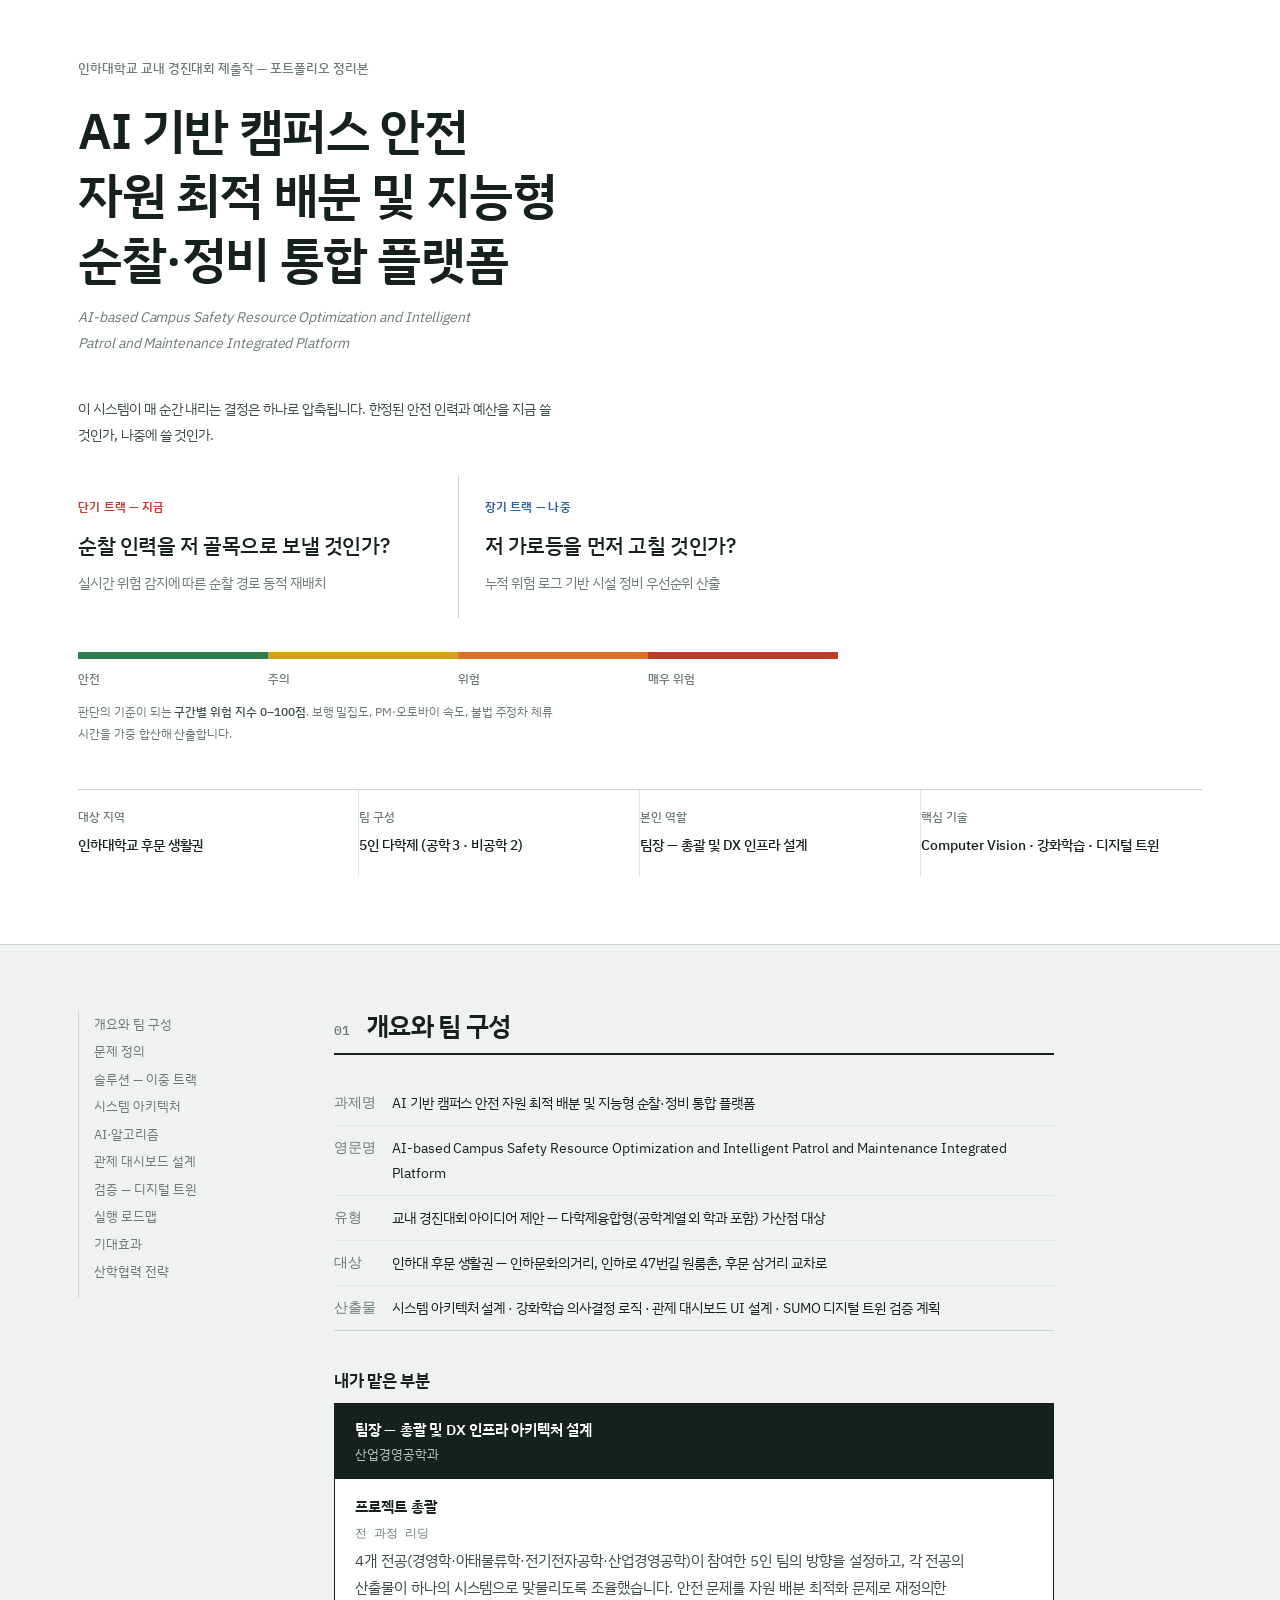
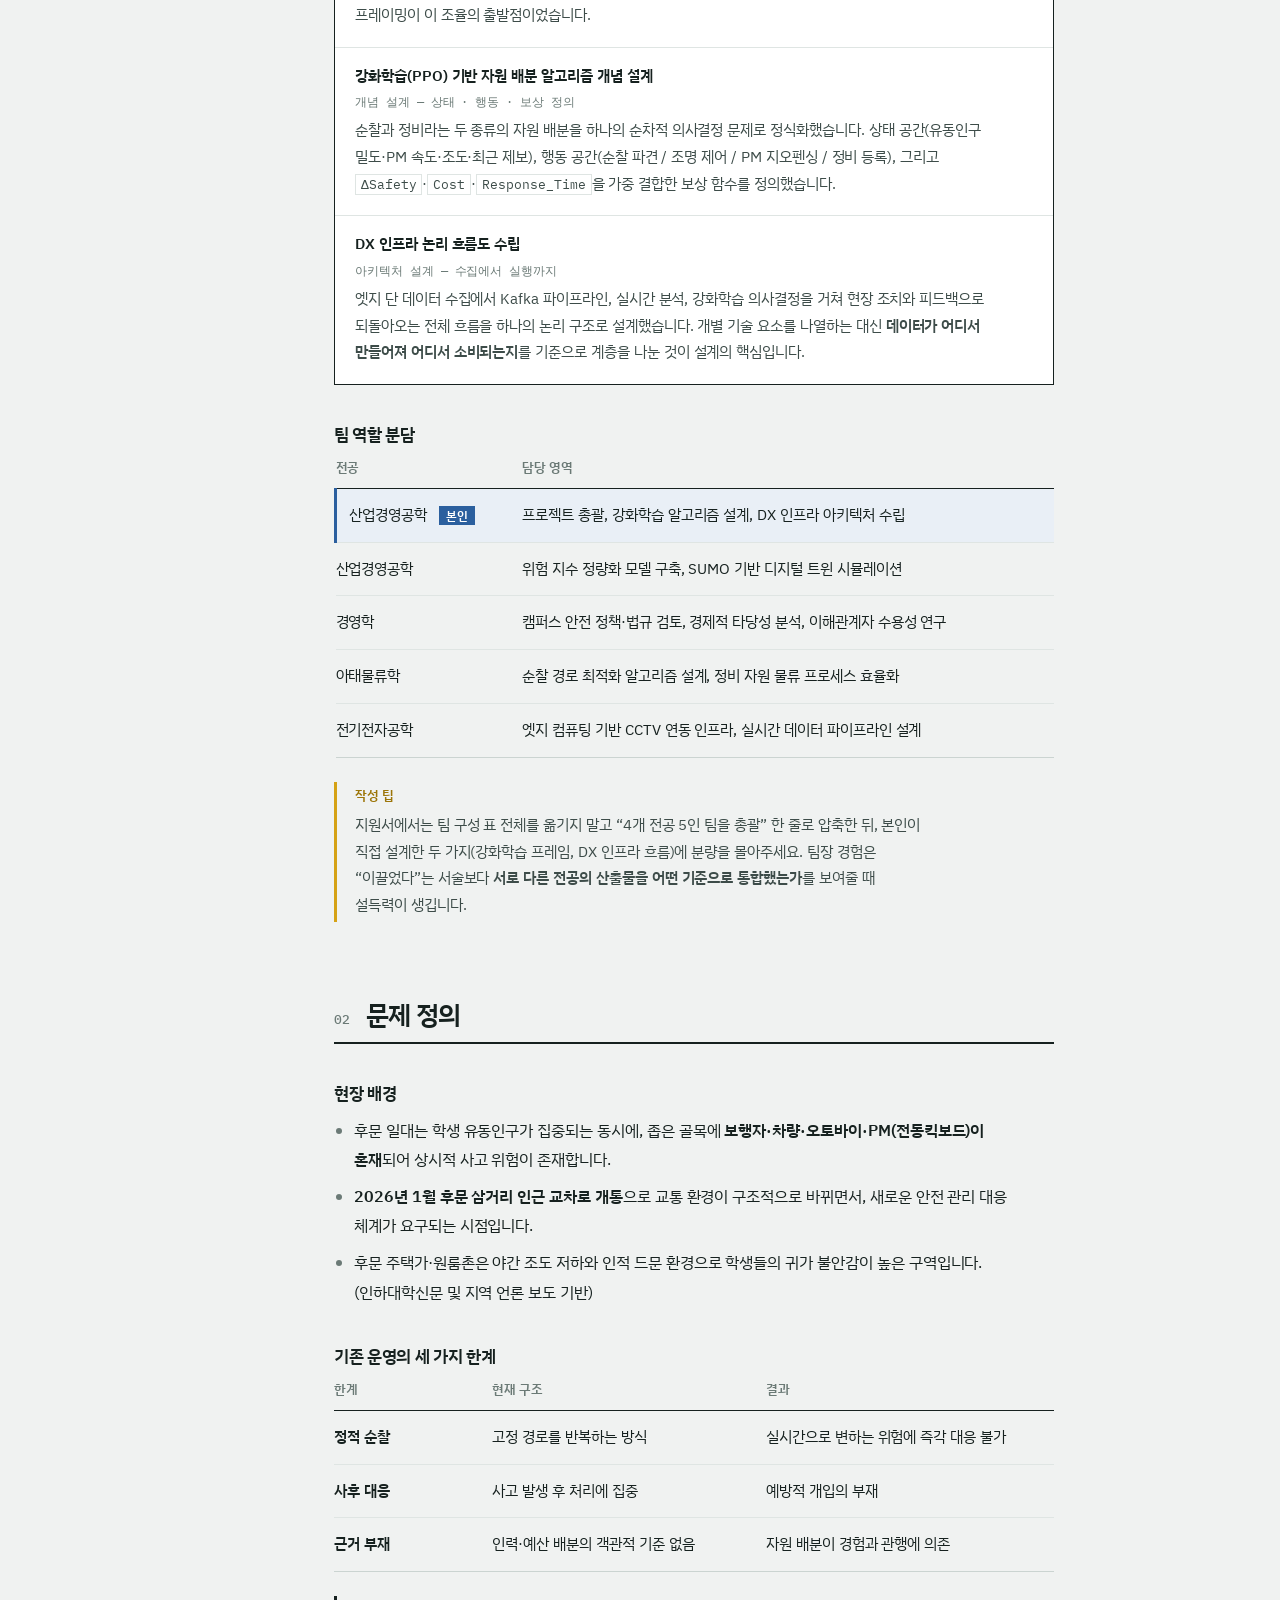
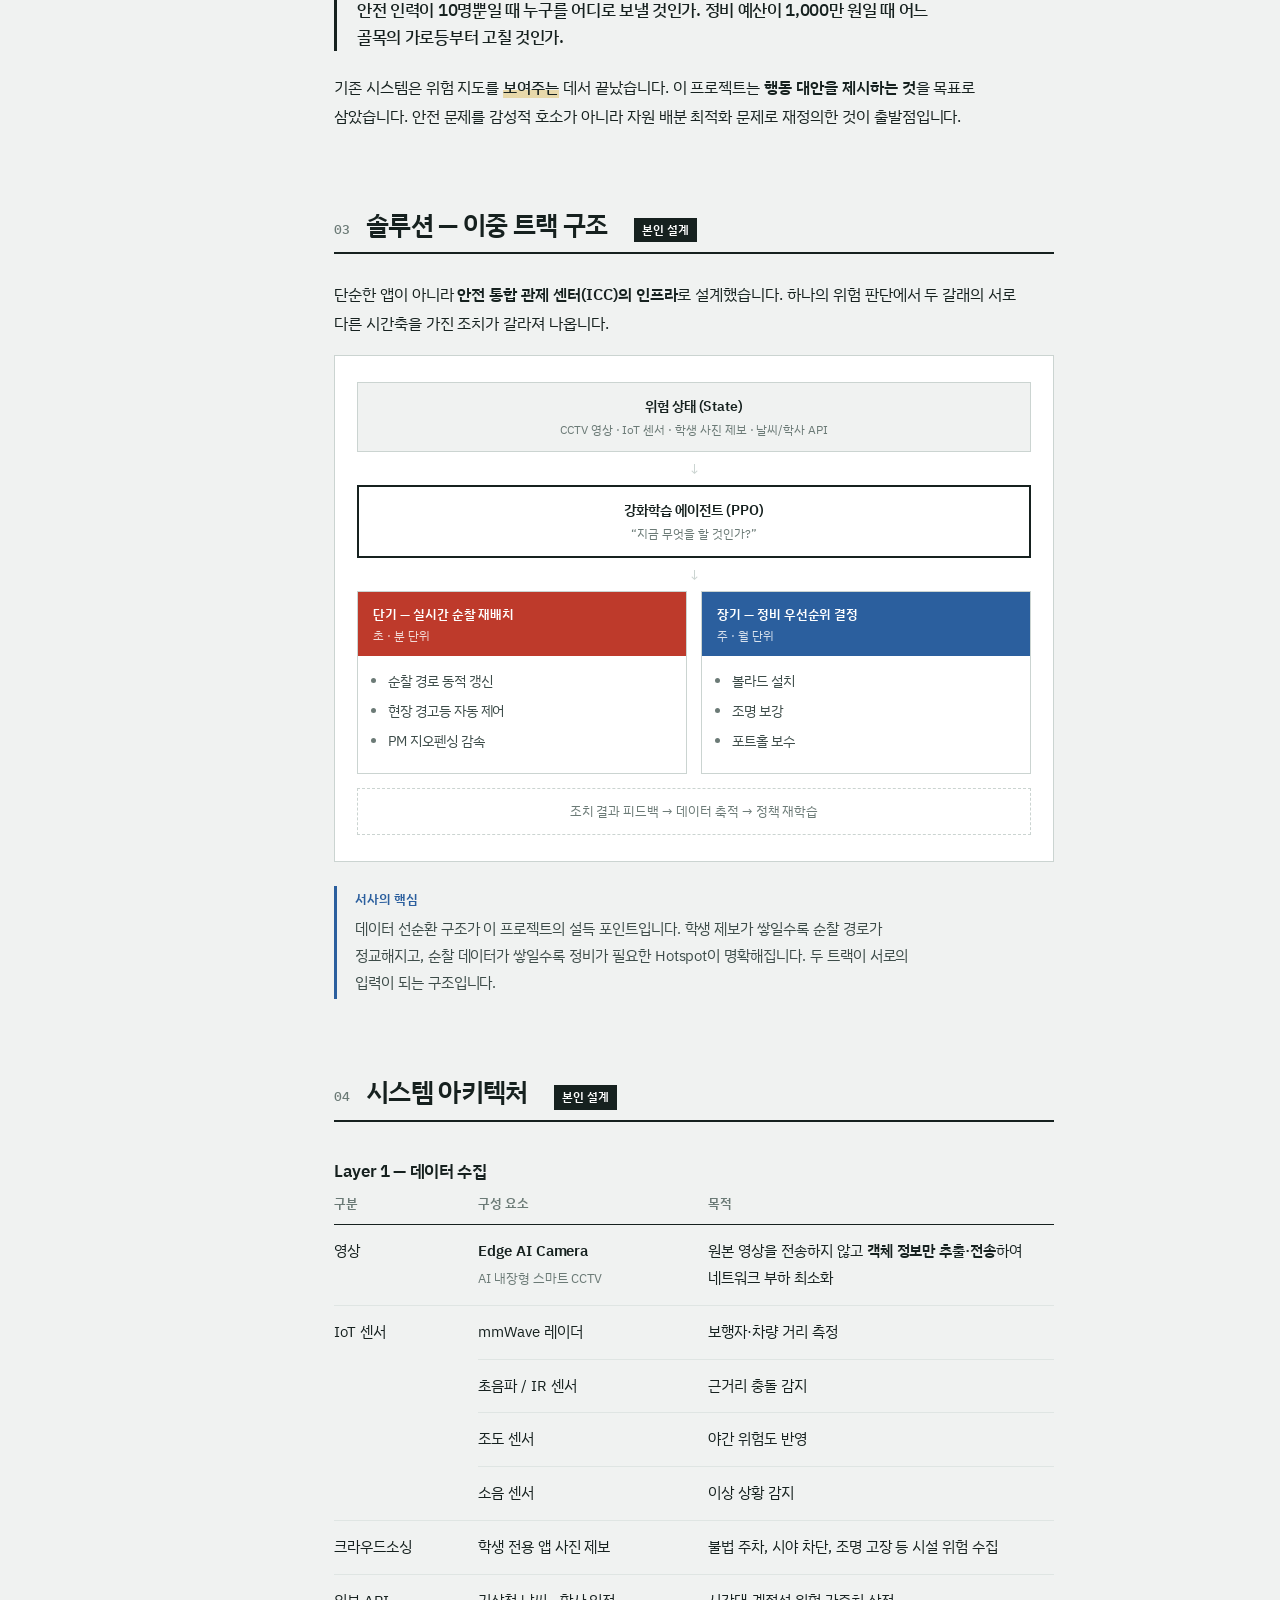
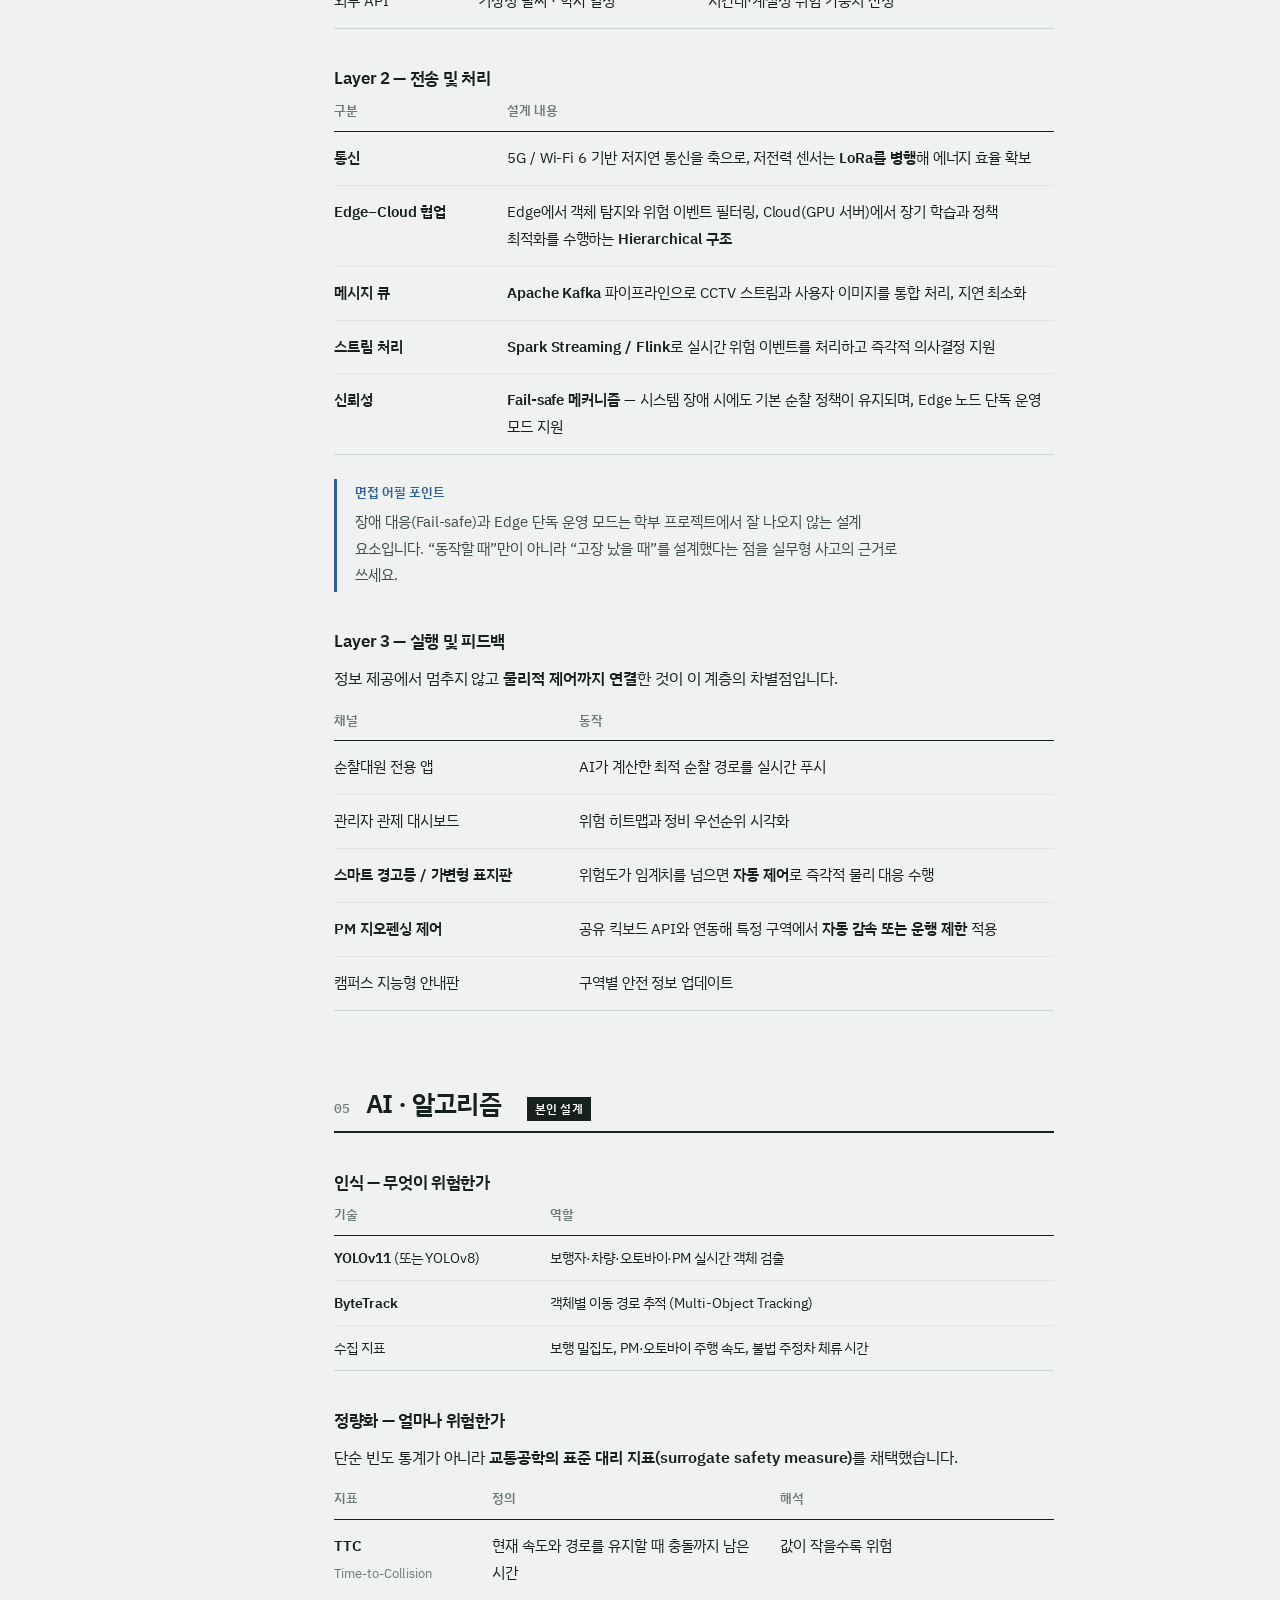
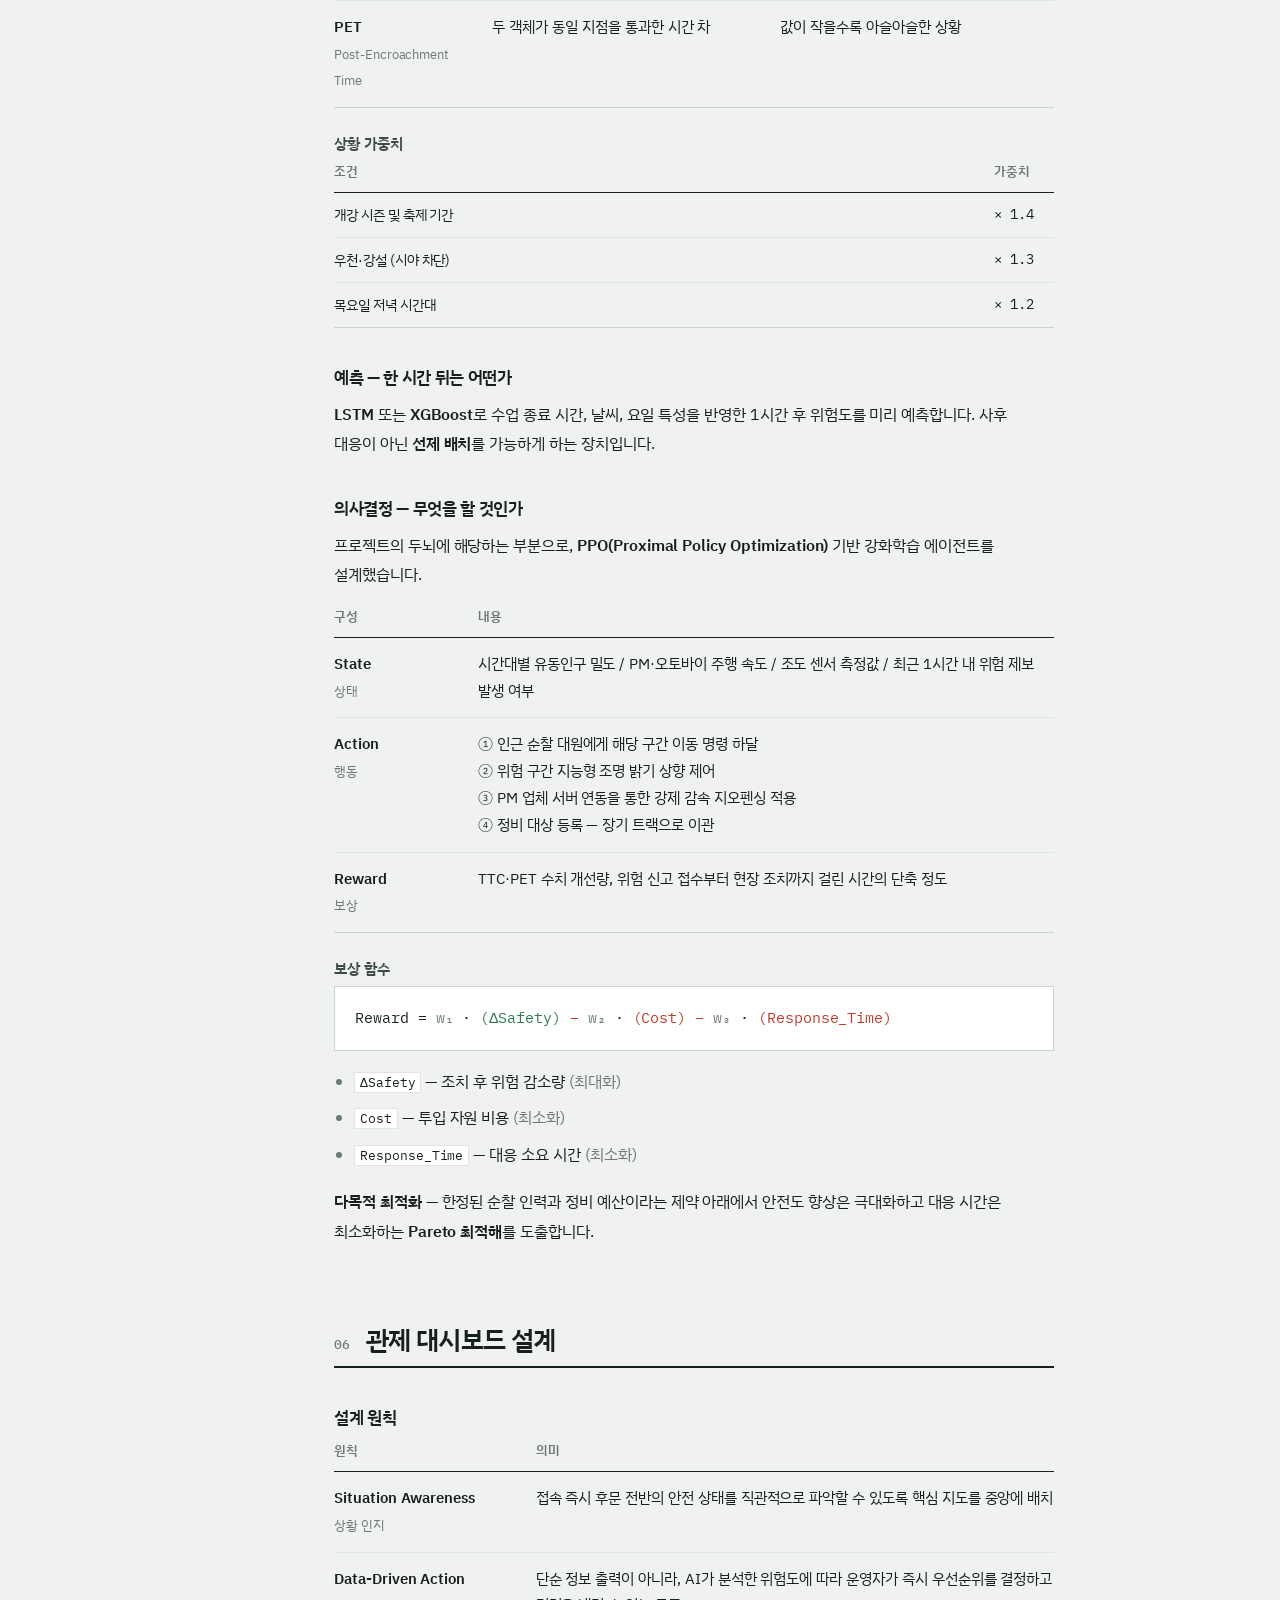
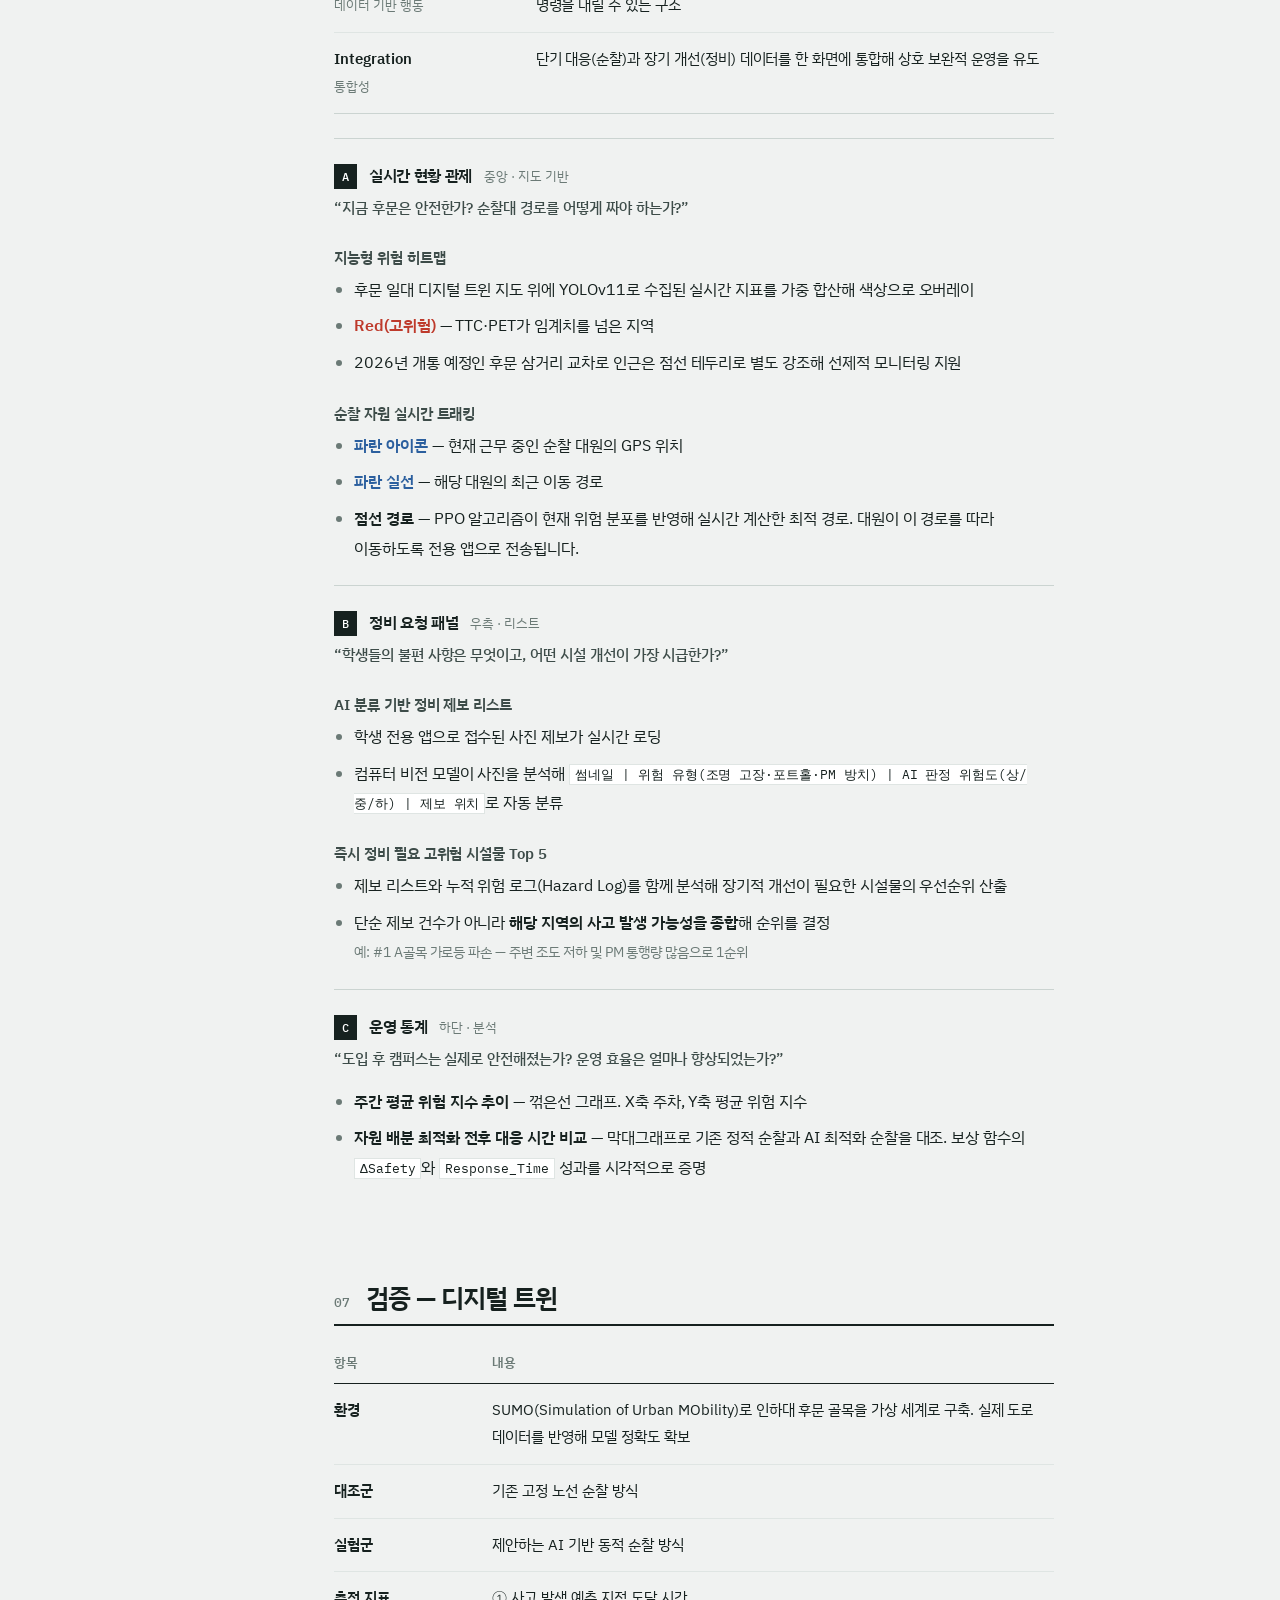
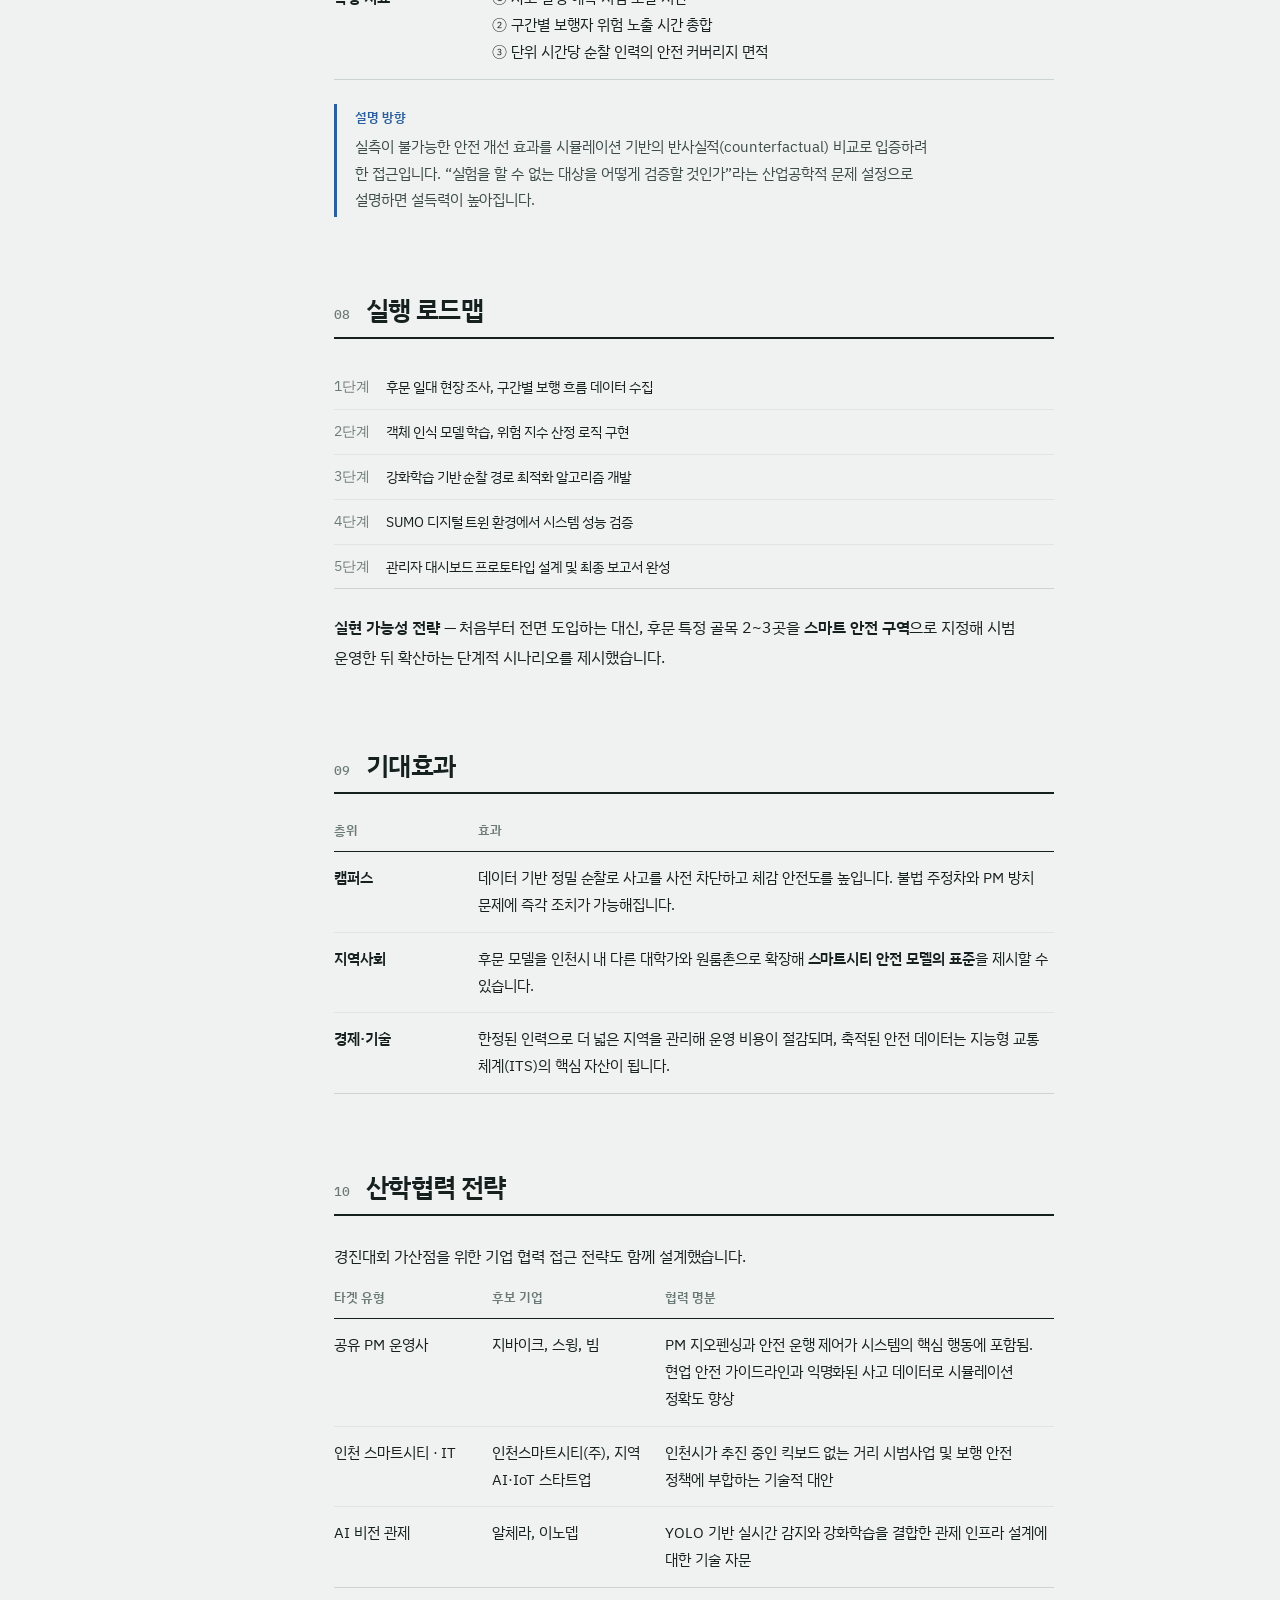
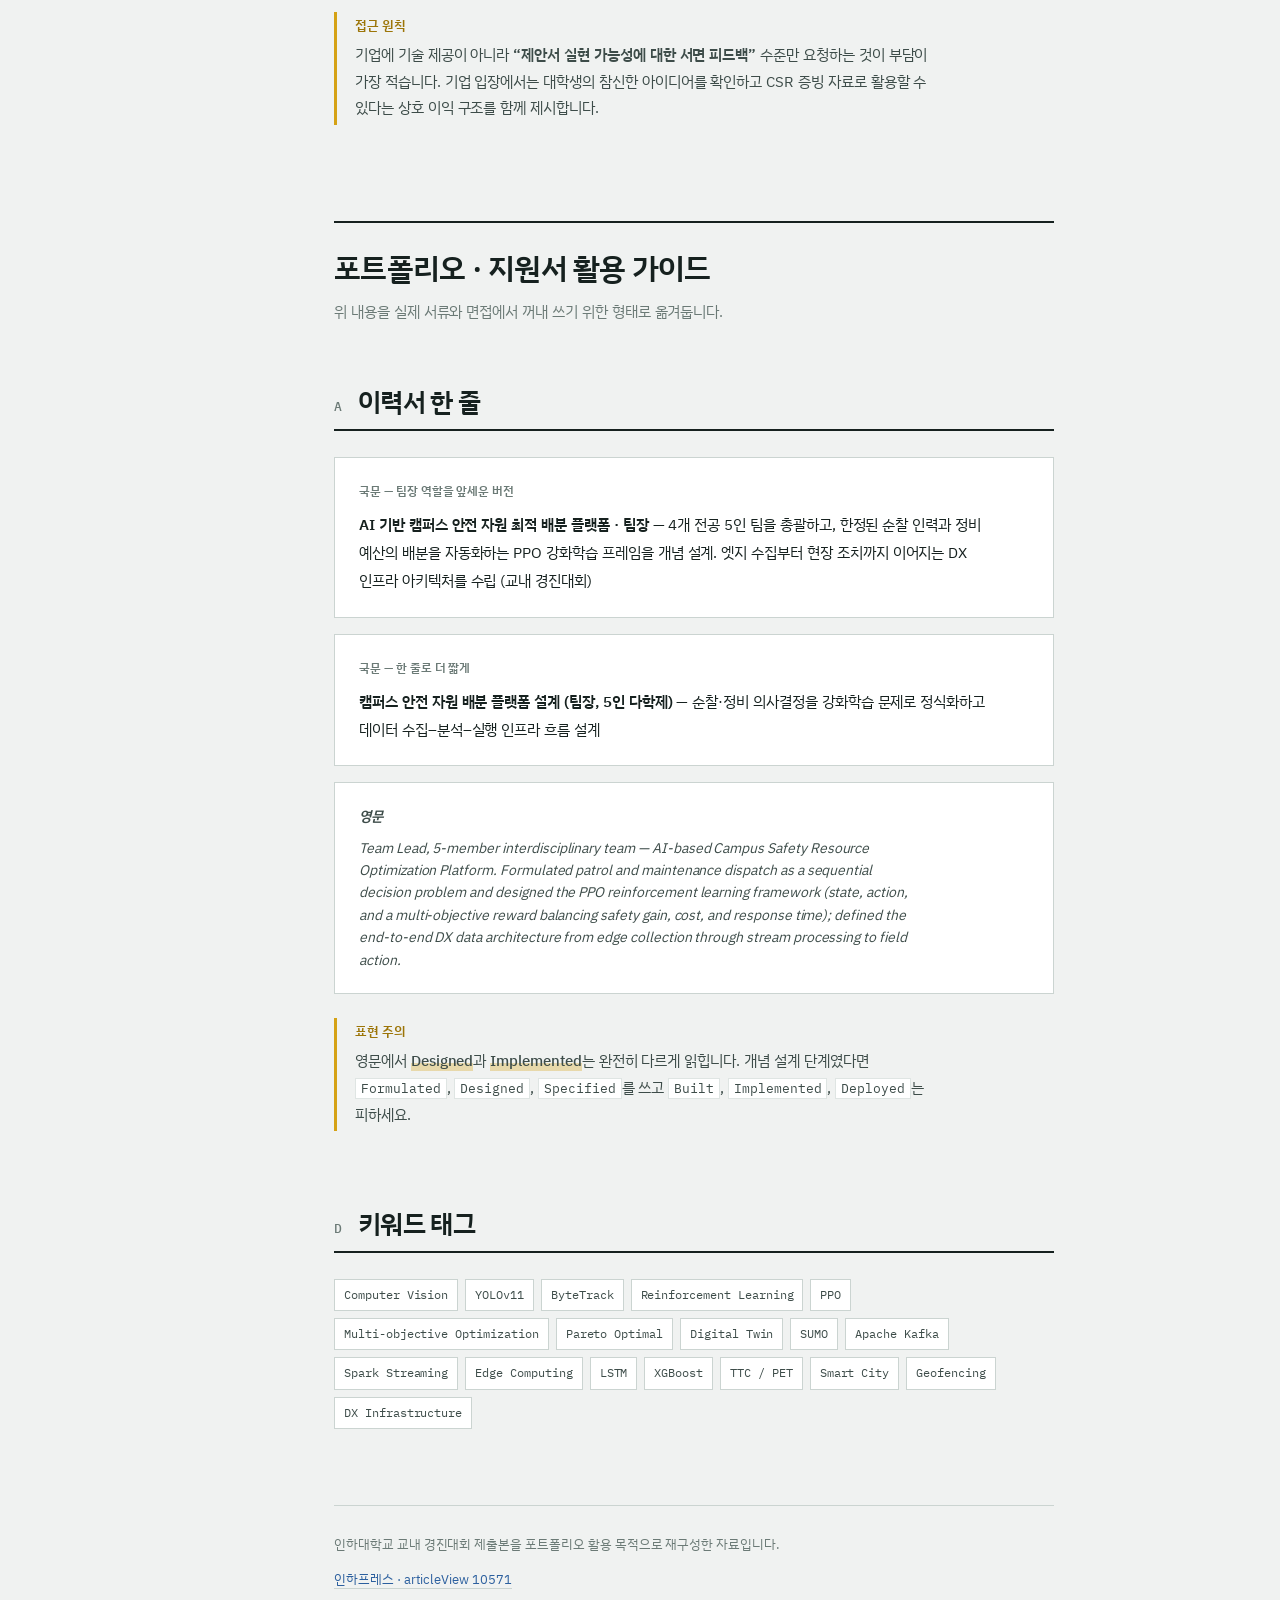
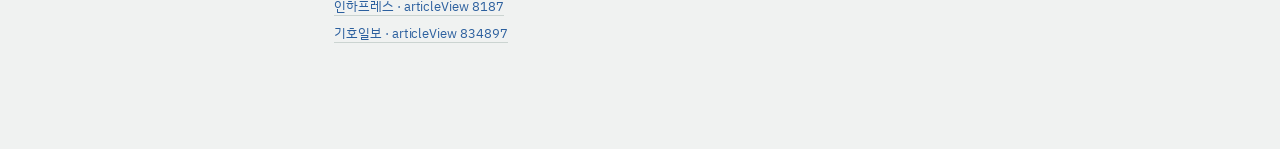
==== commit eff95250: "Polish project pages for recruiter review" ====
--- a/projects/campus/index.html
+++ b/projects/campus/index.html
@@ -918,5 +918,6 @@
   sync();
 })();
 </script>
+<script src="../../recruiter-clean.js"></script>
 </body>
 </html>
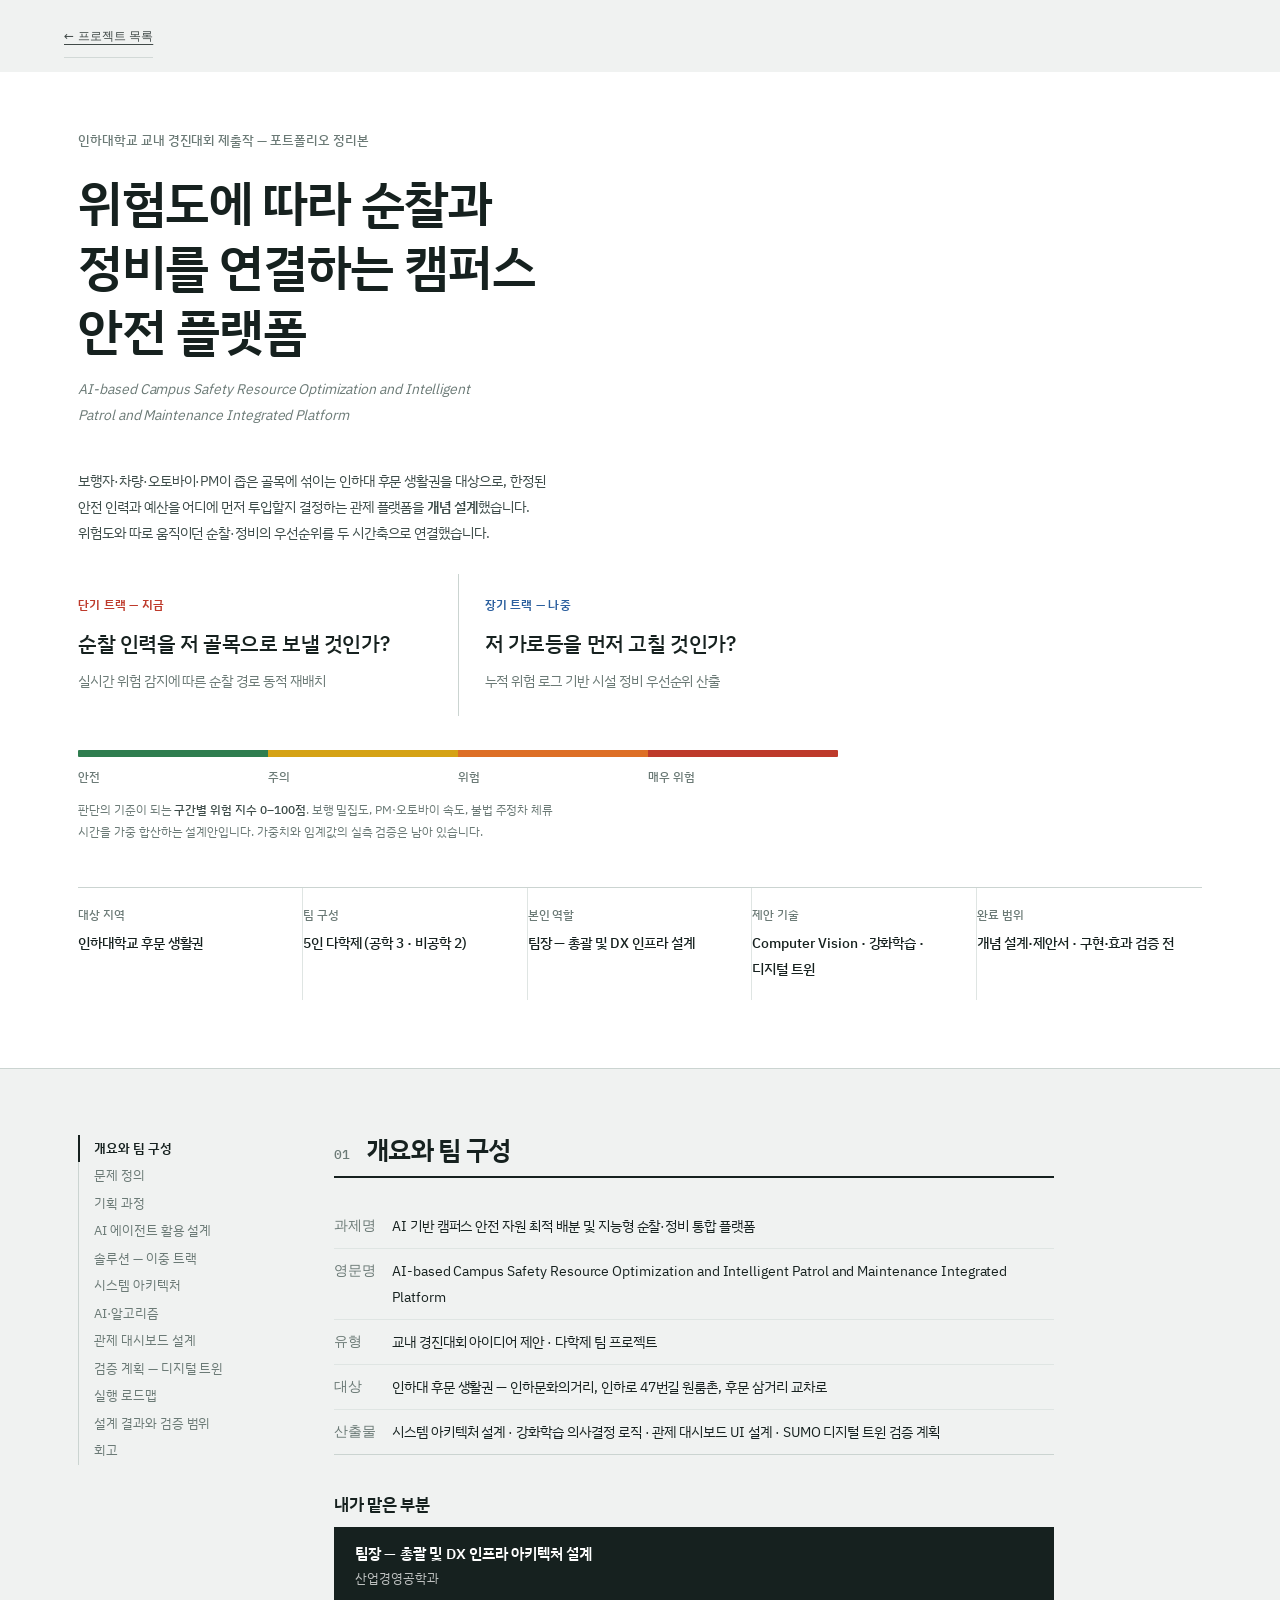
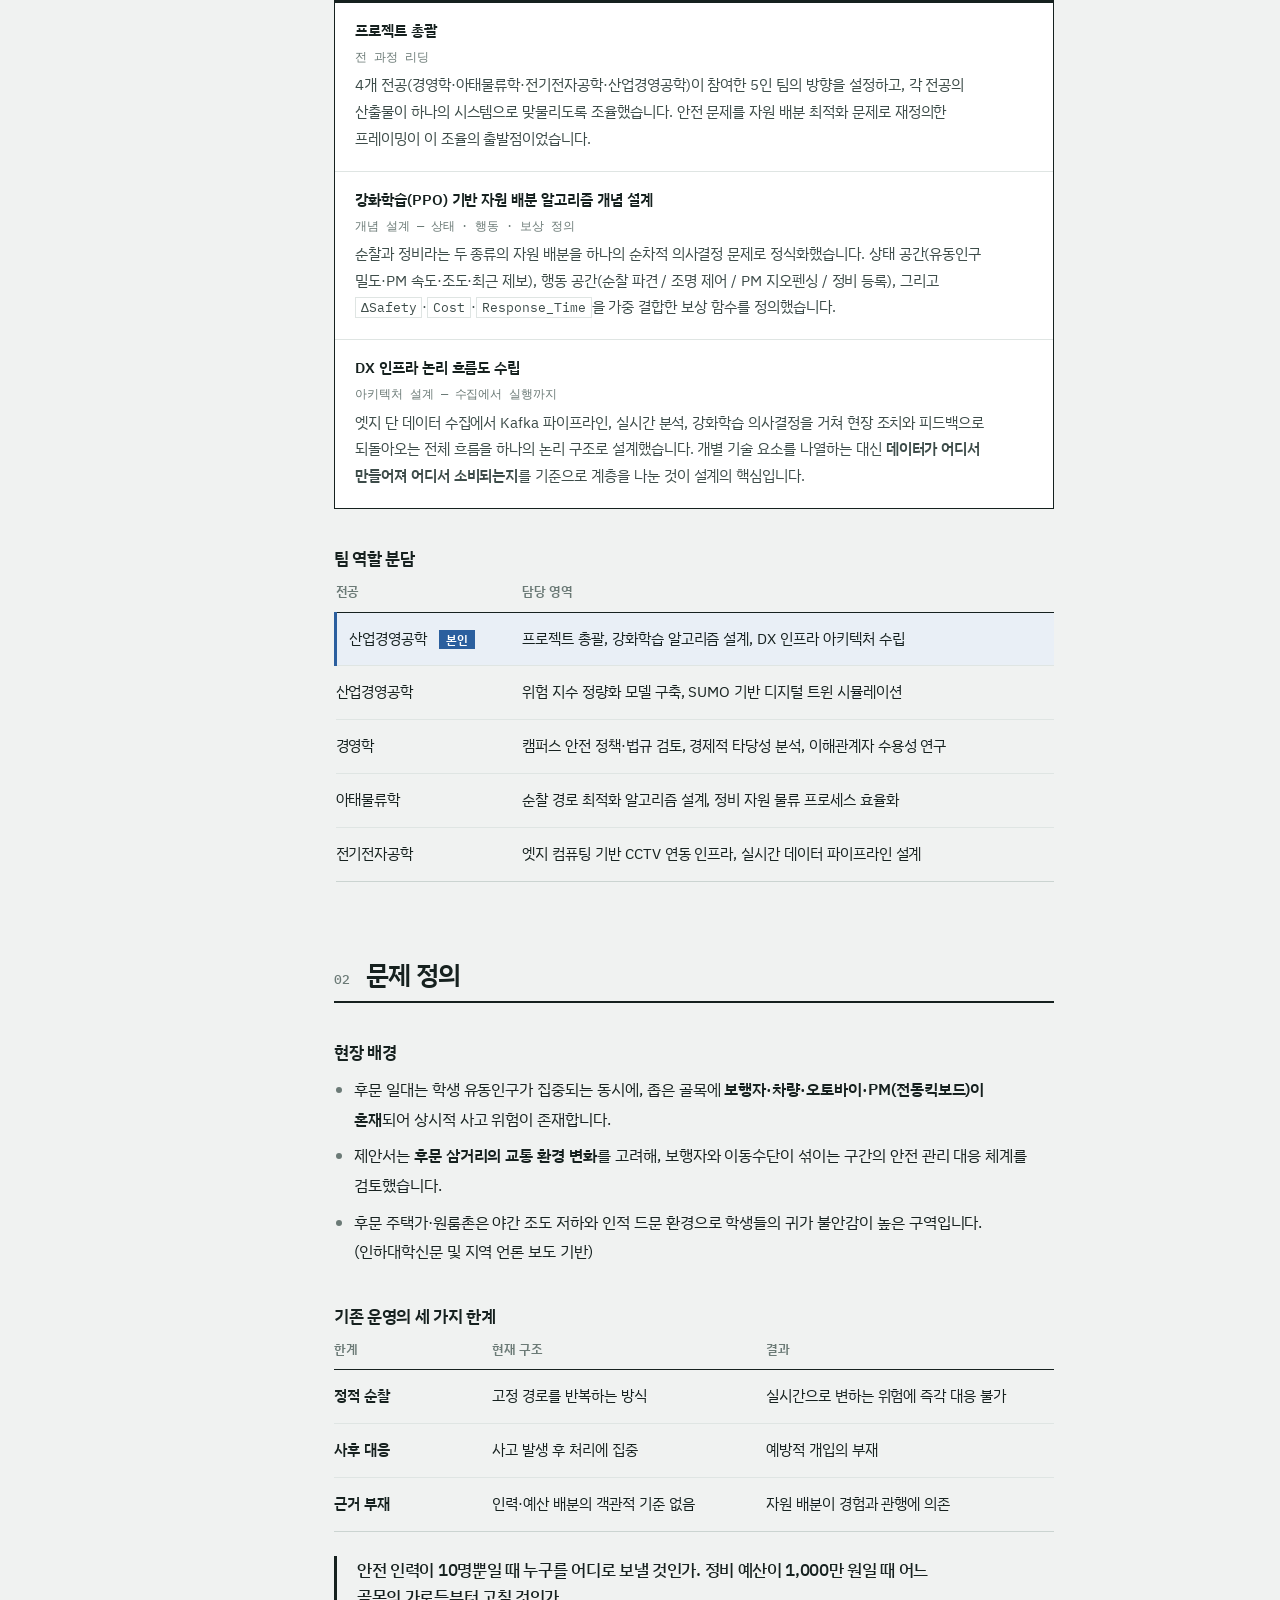
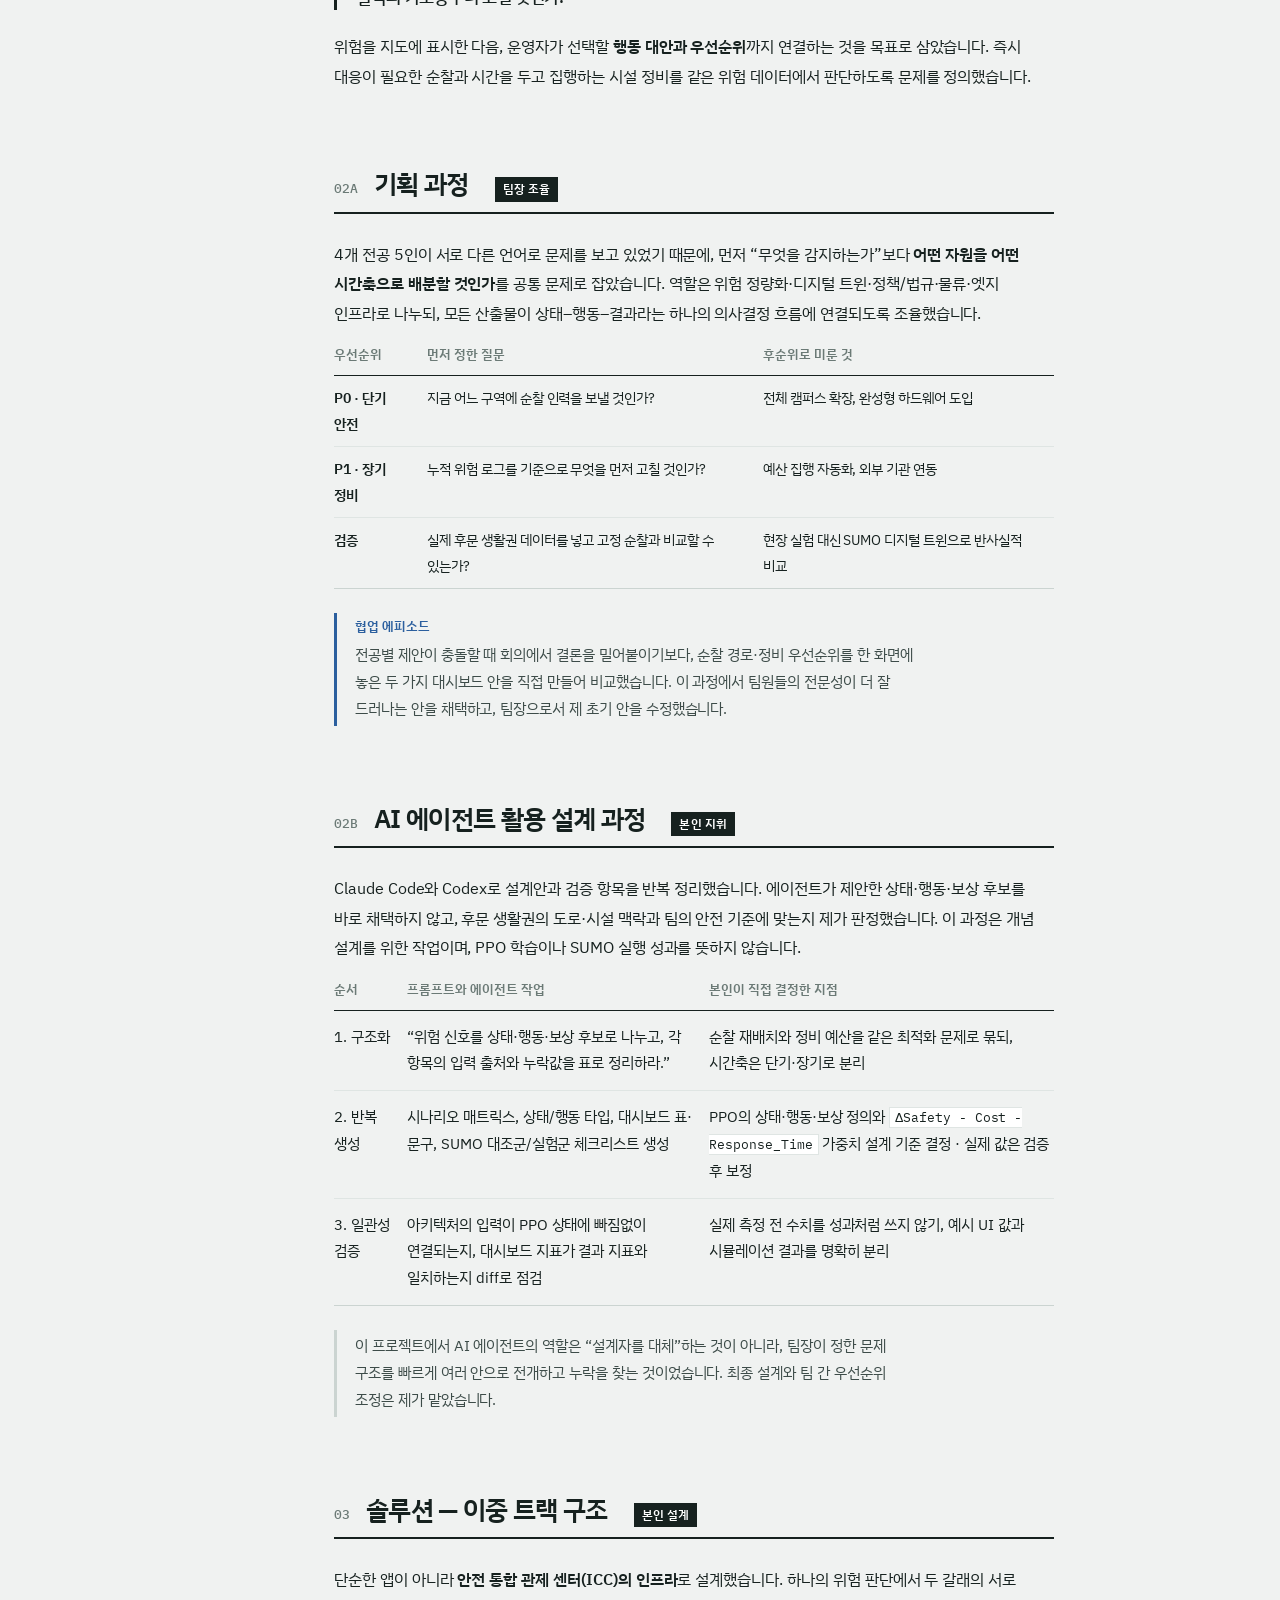
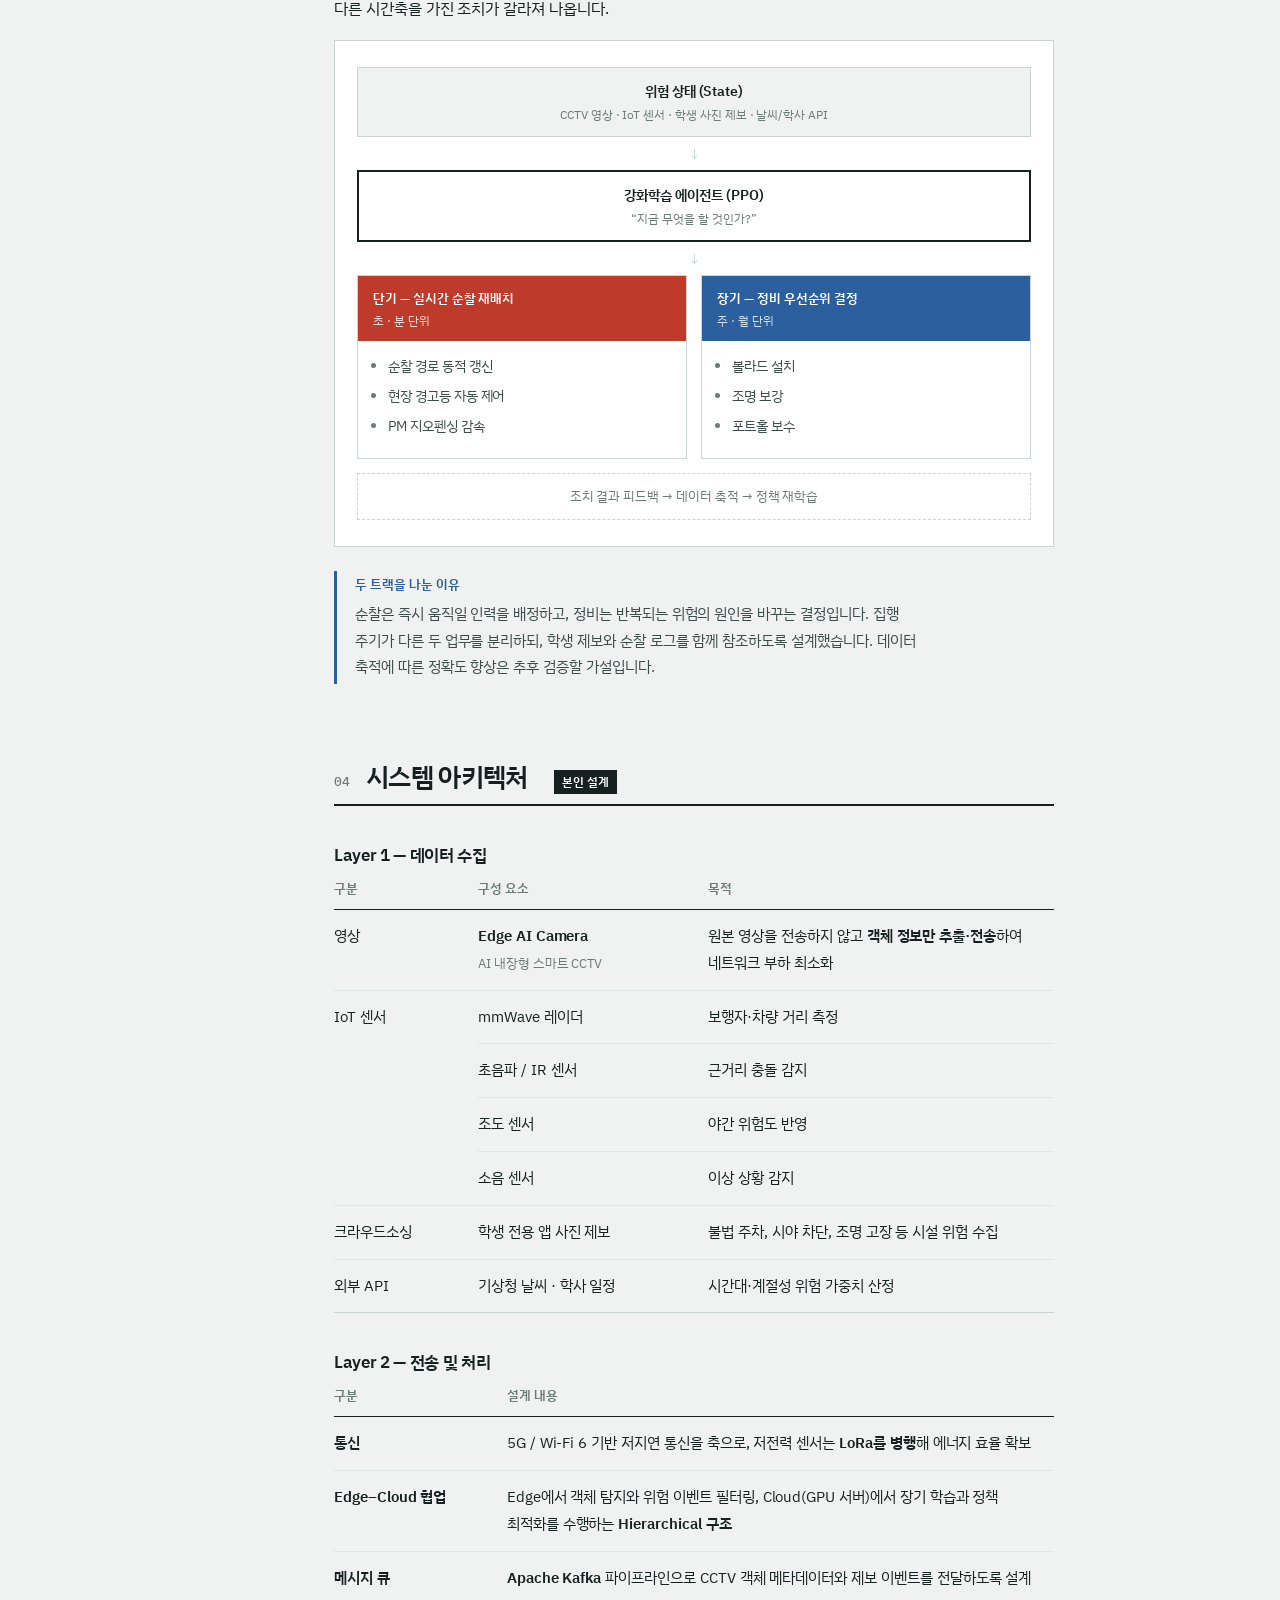
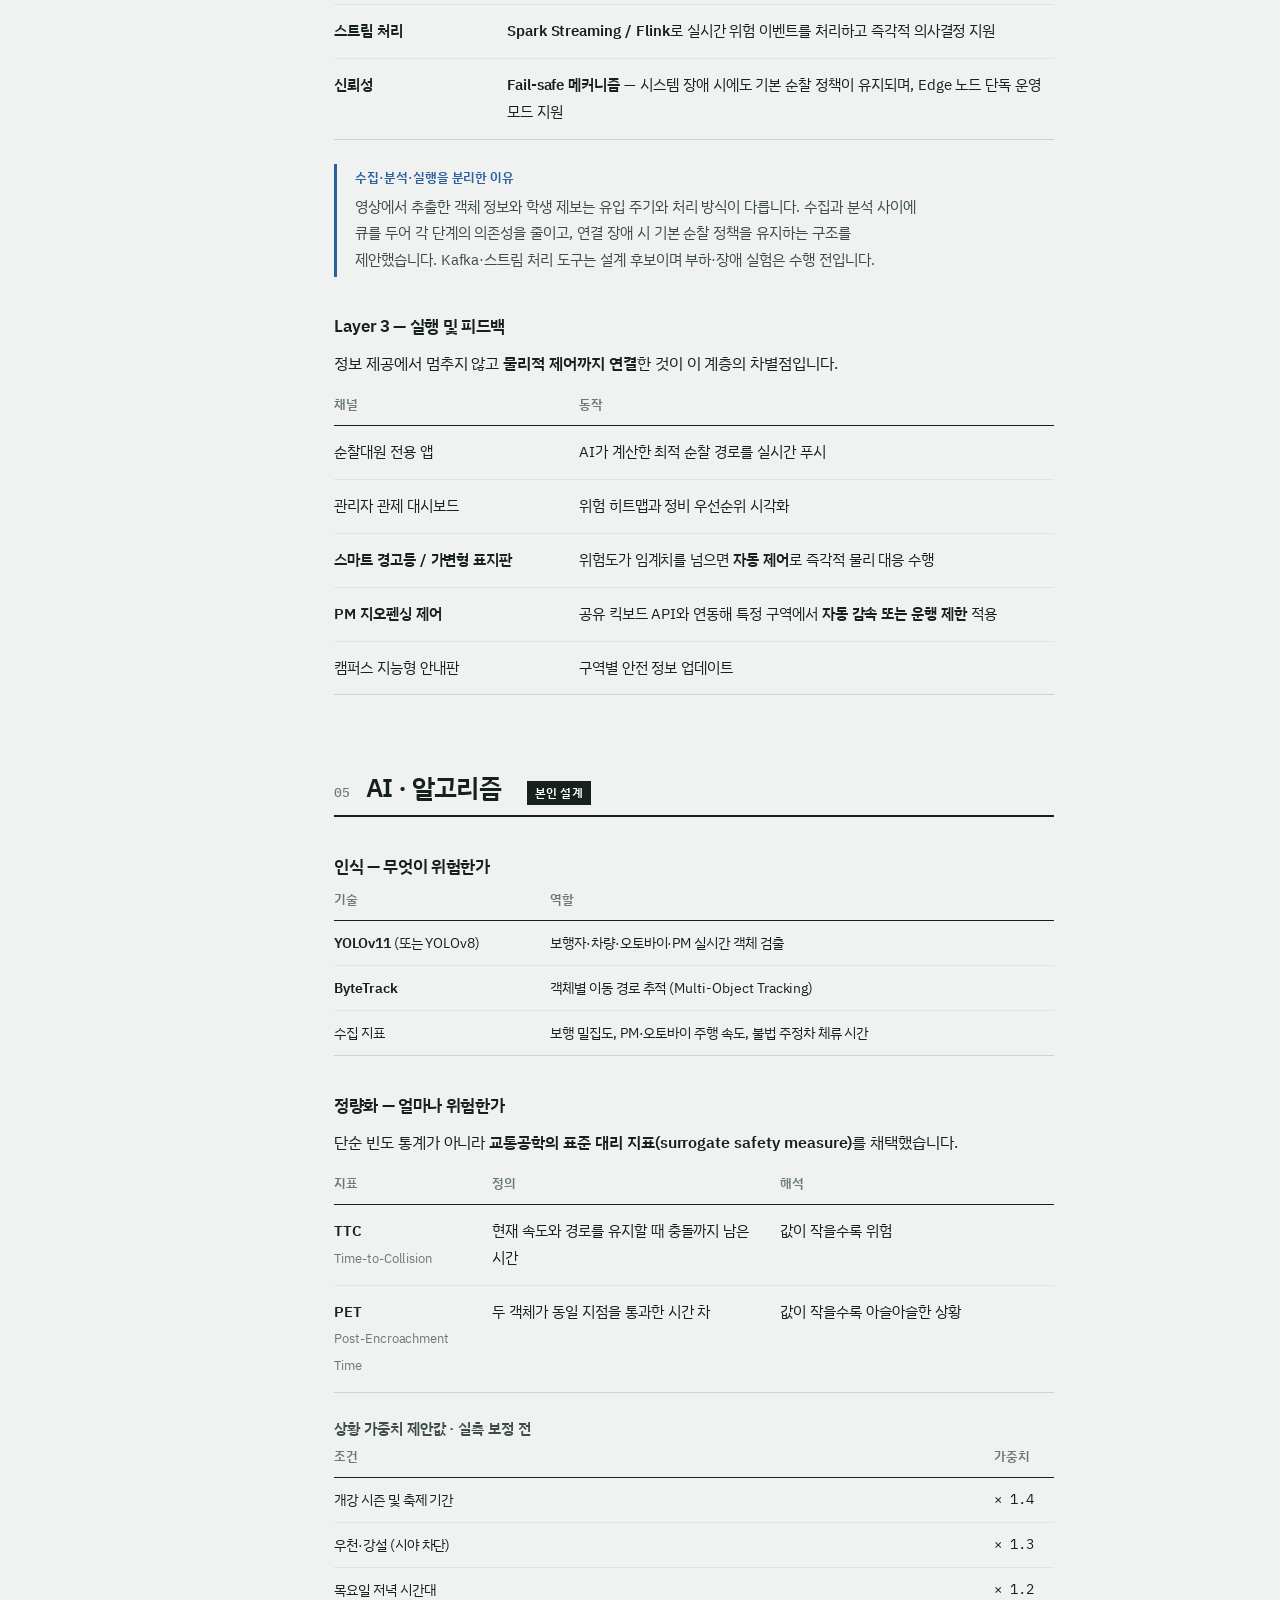
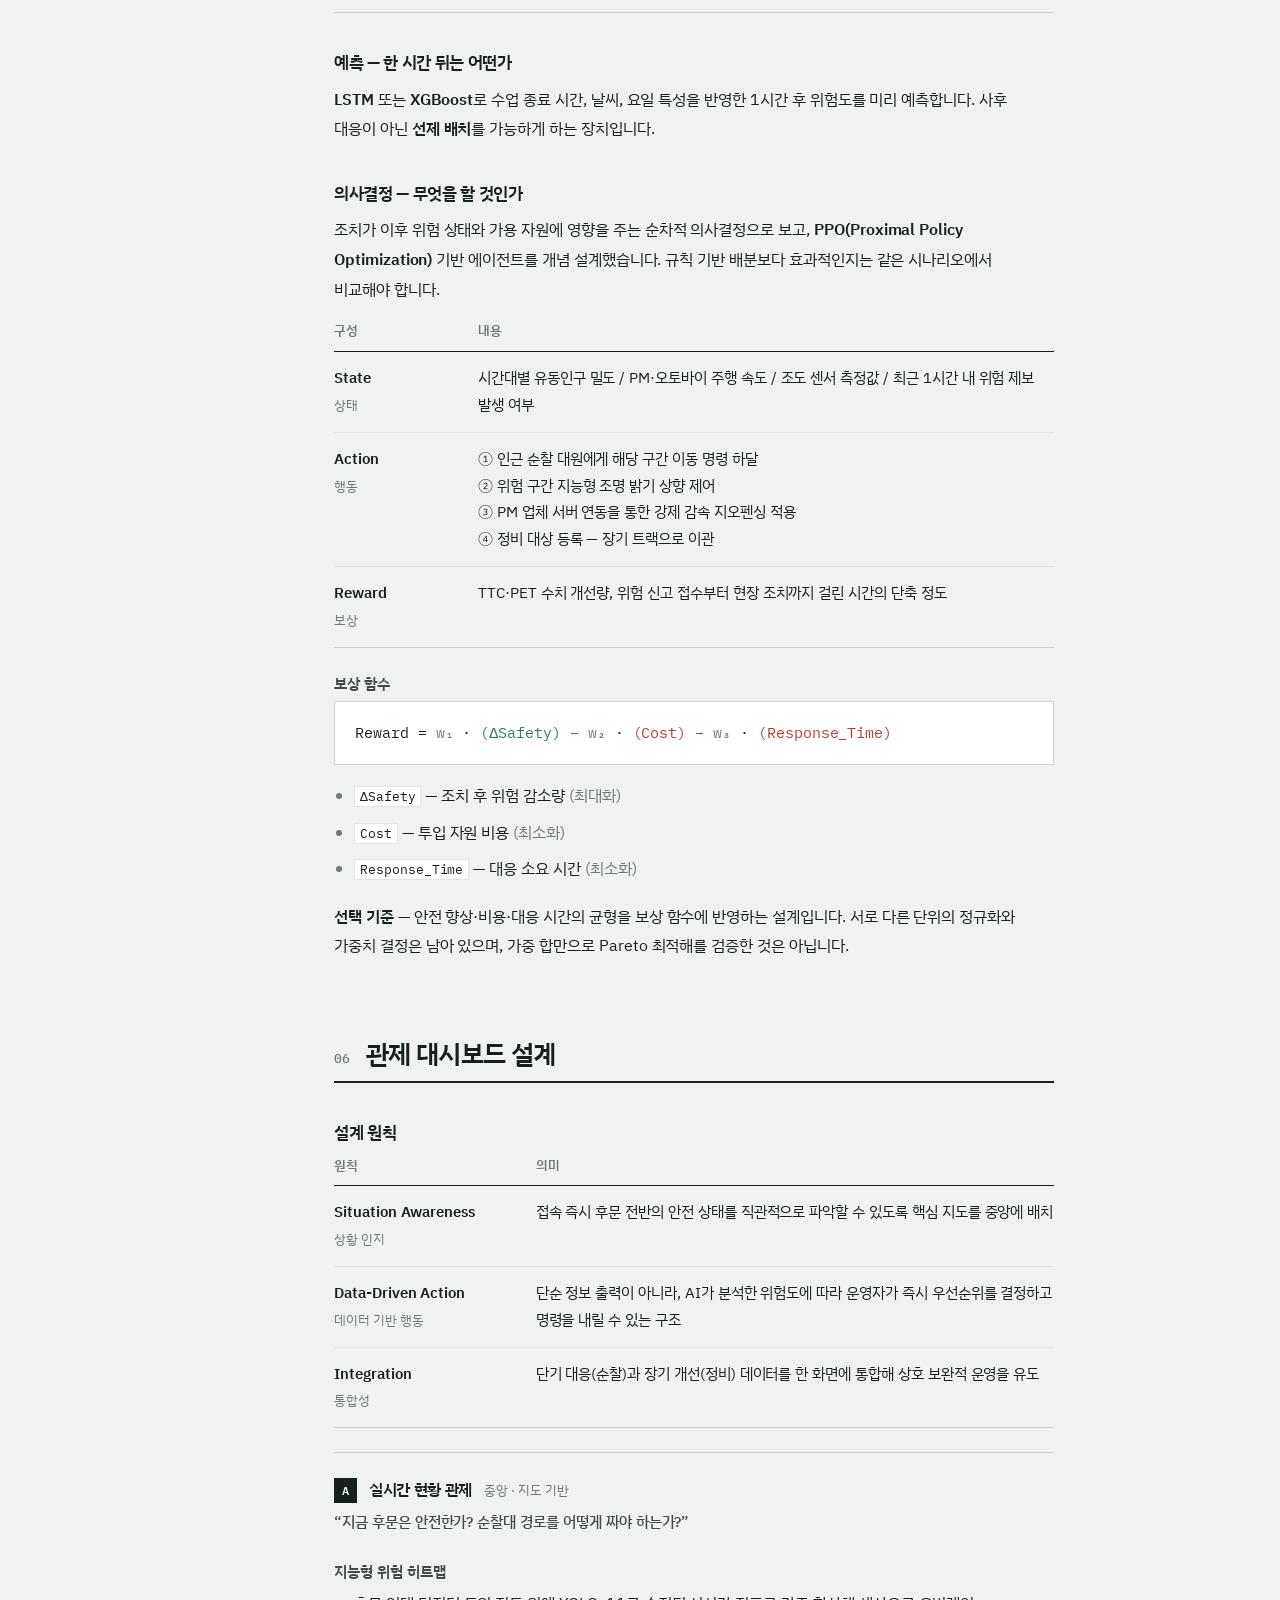
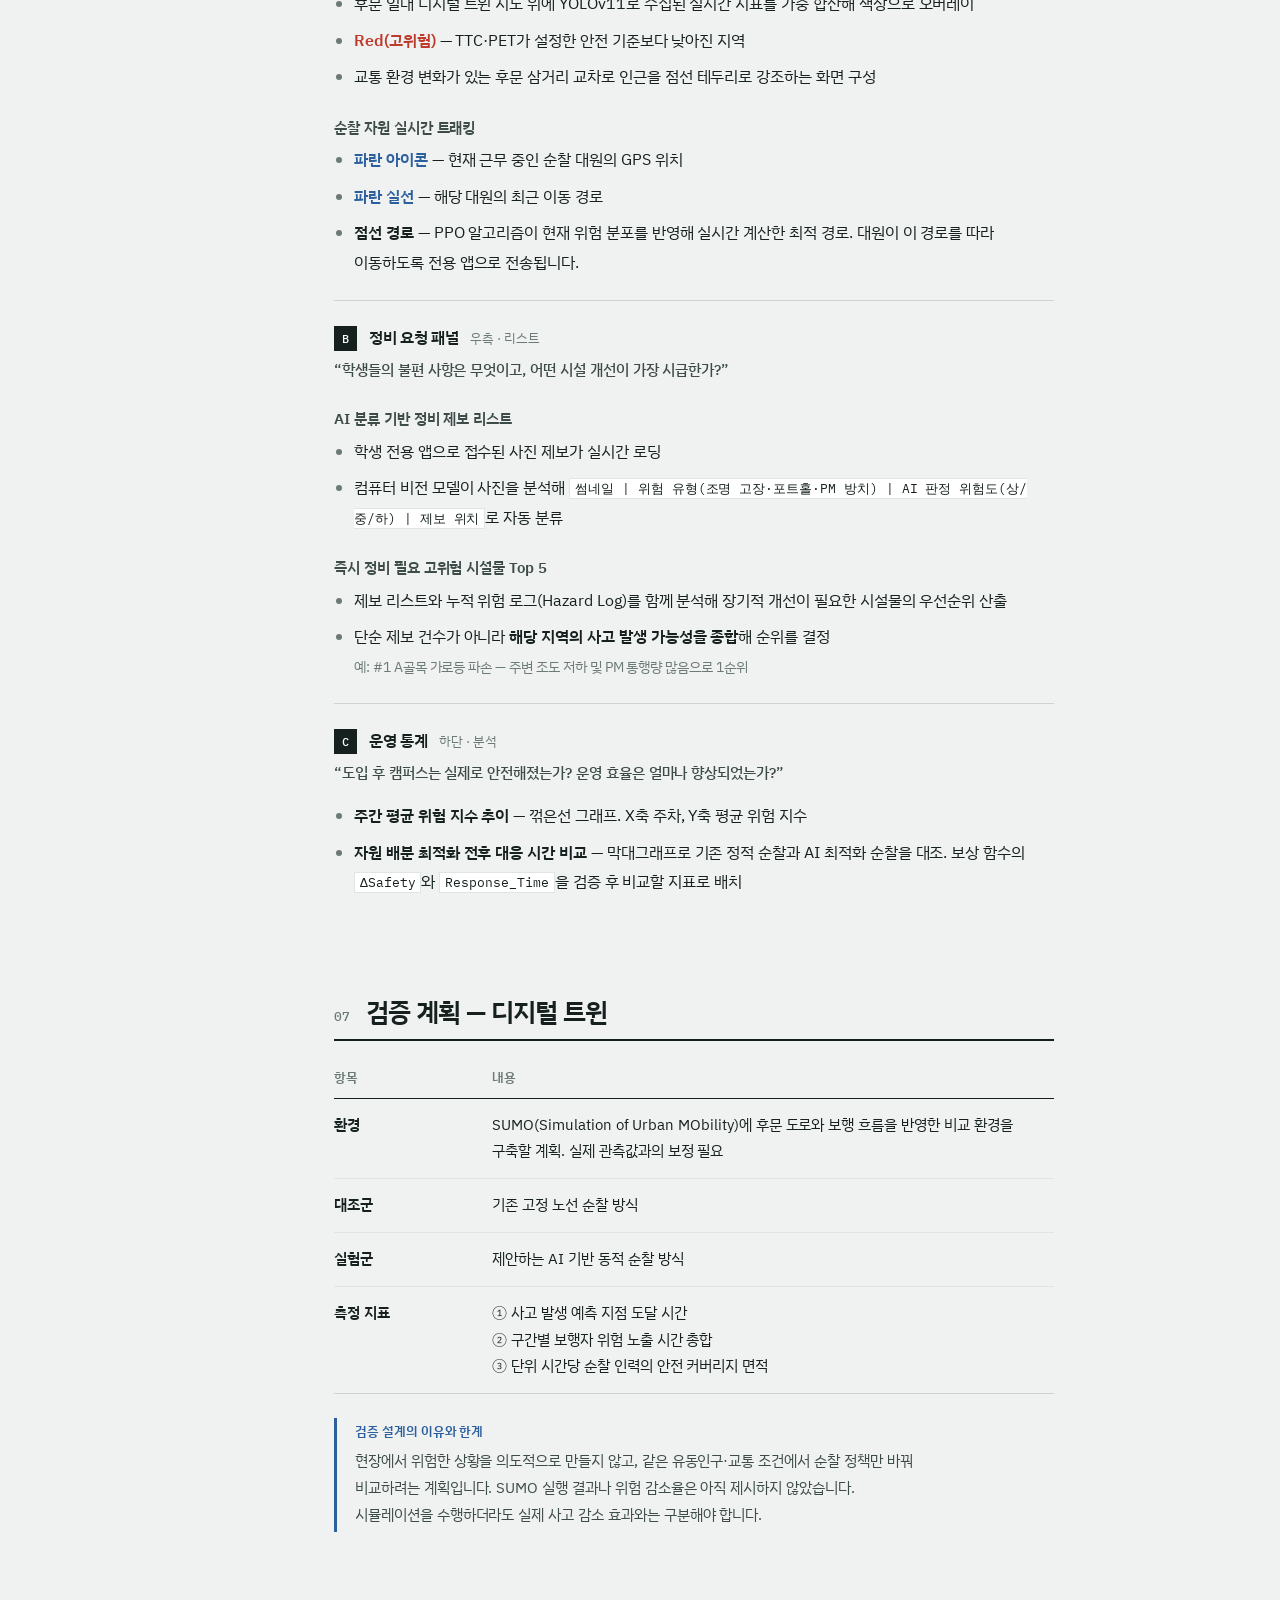
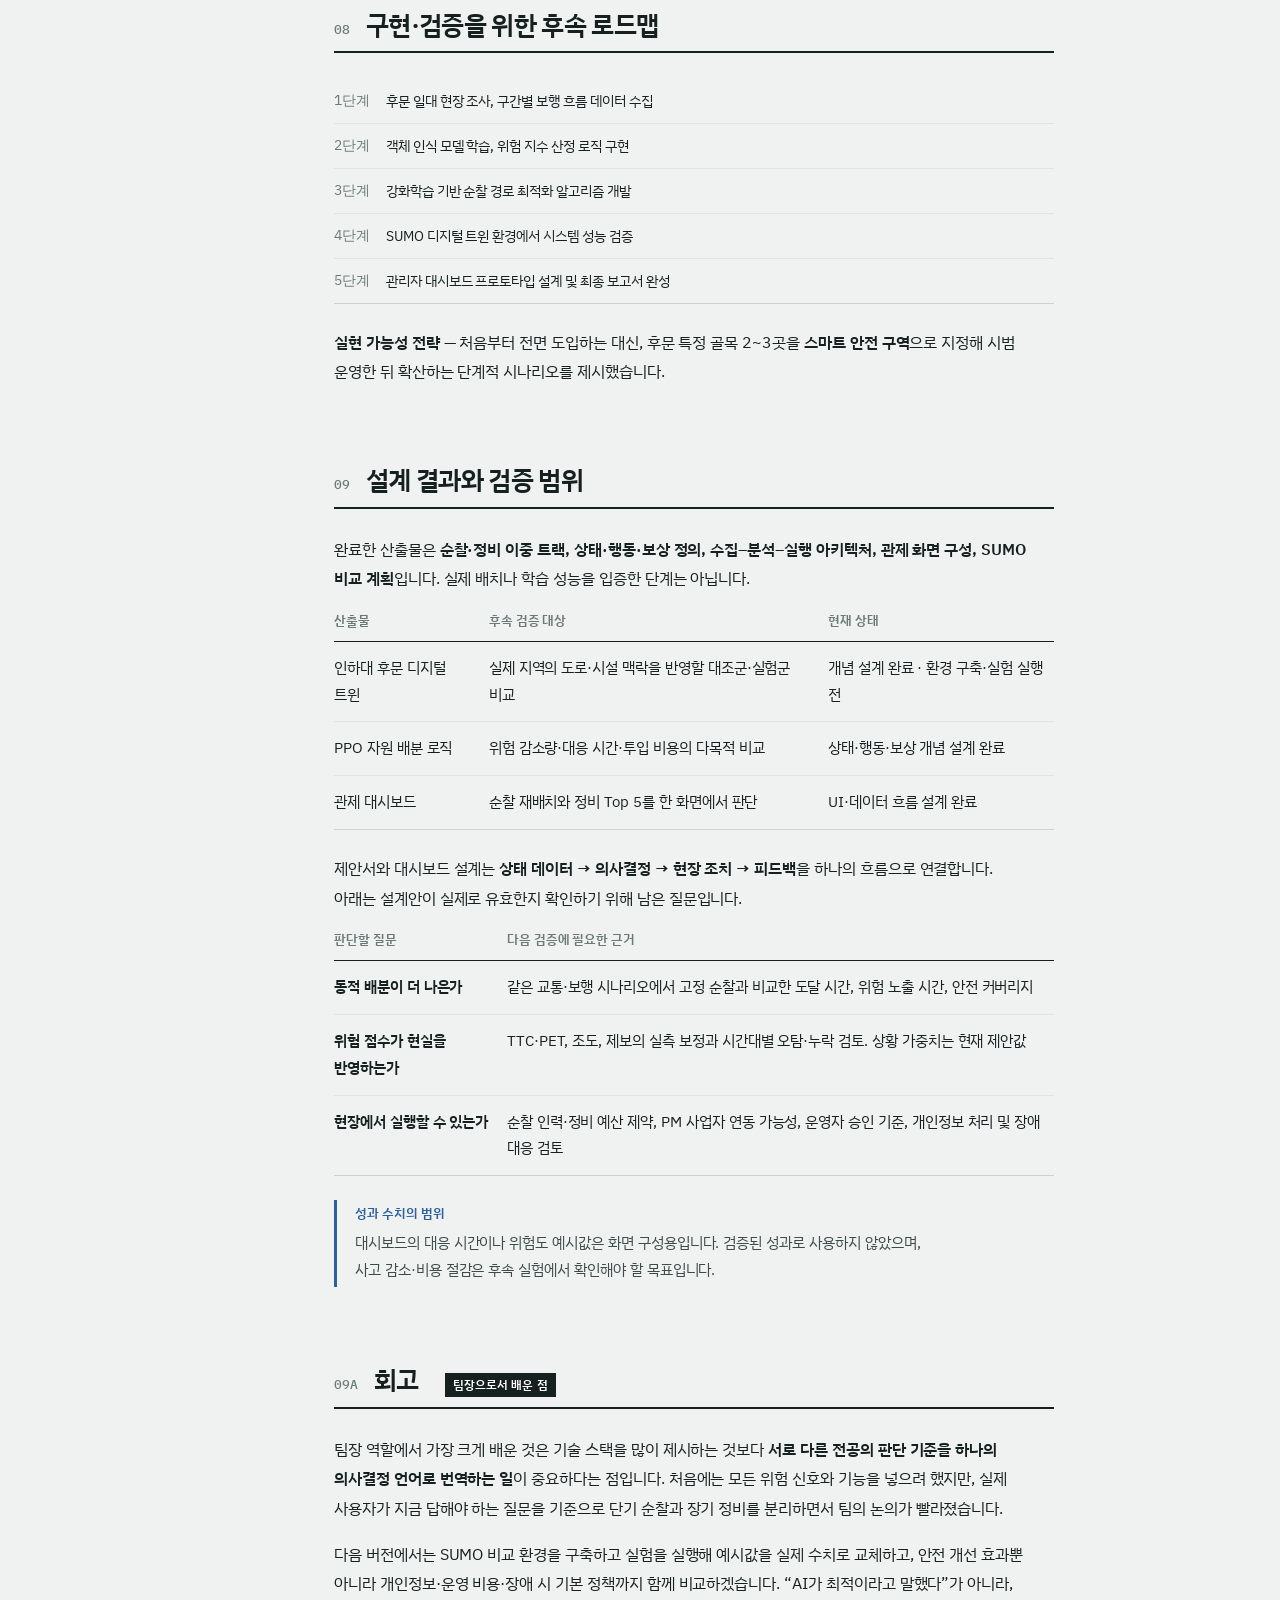
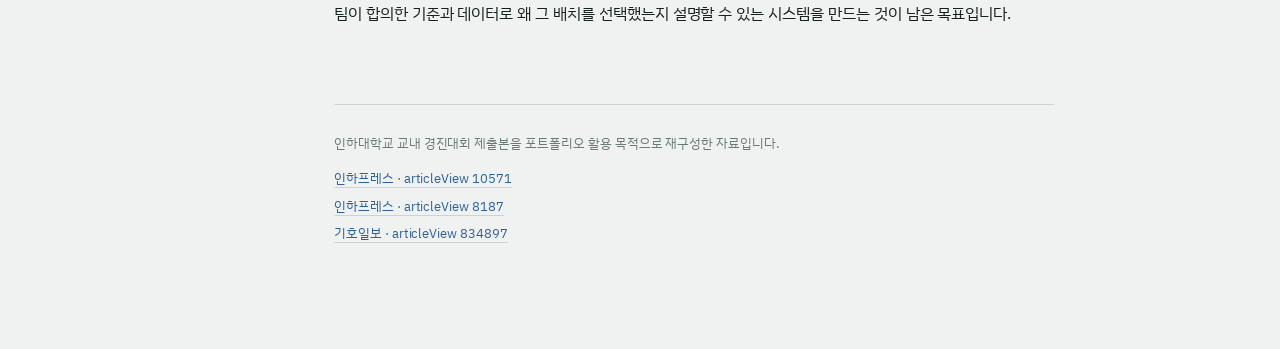
==== commit 199153de: "Merge local portfolio updates and feature four cases plus ETC Preserve local planning and collaborat" ====
--- a/projects/campus/index.html
+++ b/projects/campus/index.html
@@ -315,16 +315,18 @@
 }
 @media (prefers-reduced-motion:reduce){*{transition:none!important;animation:none!important}}
 </style>
+<link rel="stylesheet" href="../../project-navigation.css">
 </head>
 <body>
+<div class="portfolio-return" role="navigation" aria-label="포트폴리오"><a href="../../#projects">← 프로젝트 목록</a></div>
 
 <header class="masthead">
   <div class="masthead-inner">
     <p class="kicker">인하대학교 교내 경진대회 제출작 — 포트폴리오 정리본</p>
-    <h1 class="title">AI 기반 캠퍼스 안전 자원 최적 배분 및 지능형 순찰·정비 통합 플랫폼</h1>
+    <h1 class="title">위험도에 따라 순찰과 정비를 연결하는 캠퍼스 안전 플랫폼</h1>
     <p class="title-en">AI-based Campus Safety Resource Optimization and Intelligent Patrol and Maintenance Integrated Platform</p>
 
-    <p class="decision-lead">이 시스템이 매 순간 내리는 결정은 하나로 압축됩니다. 한정된 안전 인력과 예산을 지금 쓸 것인가, 나중에 쓸 것인가.</p>
+    <p class="decision-lead">보행자·차량·오토바이·PM이 좁은 골목에 섞이는 인하대 후문 생활권을 대상으로, 한정된 안전 인력과 예산을 어디에 먼저 투입할지 결정하는 관제 플랫폼을 <strong>개념 설계</strong>했습니다. 위험도와 따로 움직이던 순찰·정비의 우선순위를 두 시간축으로 연결했습니다.</p>
 
     <div class="decision">
       <div class="decision-side">
@@ -350,14 +352,15 @@
       <div class="scale-labels">
         <span>안전</span><span>주의</span><span>위험</span><span>매우 위험</span>
       </div>
-      <p class="scale-note">판단의 기준이 되는 <b>구간별 위험 지수 0–100점</b>. 보행 밀집도, PM·오토바이 속도, 불법 주정차 체류 시간을 가중 합산해 산출합니다.</p>
+      <p class="scale-note">판단의 기준이 되는 <b>구간별 위험 지수 0–100점</b>. 보행 밀집도, PM·오토바이 속도, 불법 주정차 체류 시간을 가중 합산하는 설계안입니다. 가중치와 임계값의 실측 검증은 남아 있습니다.</p>
     </div>
 
     <dl class="meta">
       <div><dt>대상 지역</dt><dd>인하대학교 후문 생활권</dd></div>
       <div><dt>팀 구성</dt><dd>5인 다학제 (공학 3 · 비공학 2)</dd></div>
       <div><dt>본인 역할</dt><dd>팀장 — 총괄 및 DX 인프라 설계</dd></div>
-      <div><dt>핵심 기술</dt><dd>Computer Vision · 강화학습 · 디지털 트윈</dd></div>
+      <div><dt>제안 기술</dt><dd>Computer Vision · 강화학습 · 디지털 트윈</dd></div>
+      <div><dt>완료 범위</dt><dd>개념 설계·제안서 · 구현·효과 검증 전</dd></div>
     </dl>
     <div class="masthead-pad"></div>
   </div>
@@ -369,20 +372,16 @@
   <ol>
     <li><a href="#s1">개요와 팀 구성</a></li>
     <li><a href="#s2">문제 정의</a></li>
+    <li><a href="#s2-plan">기획 과정</a></li>
+    <li><a href="#s2-ai">AI 에이전트 활용 설계</a></li>
     <li><a href="#s3">솔루션 — 이중 트랙</a></li>
     <li><a href="#s4">시스템 아키텍처</a></li>
     <li><a href="#s5">AI·알고리즘</a></li>
     <li><a href="#s6">관제 대시보드 설계</a></li>
-    <li><a href="#s7">검증 — 디지털 트윈</a></li>
+    <li><a href="#s7">검증 계획 — 디지털 트윈</a></li>
     <li><a href="#s8">실행 로드맵</a></li>
-    <li><a href="#s9">기대효과</a></li>
-    <li><a href="#s10">산학협력 전략</a></li>
-    <li class="gap"></li>
-    <li><a href="#g1">이력서 한 줄</a></li>
-    <li><a href="#g2">자기소개서 문단</a></li>
-    <li><a href="#g3">예상 면접 질문</a></li>
-    <li><a href="#g4">키워드 태그</a></li>
-    <li><a href="#g5">보완할 지점</a></li>
+    <li><a href="#s9">설계 결과와 검증 범위</a></li>
+    <li><a href="#s9-reflection">회고</a></li>
   </ol>
 </nav>
 
@@ -396,7 +395,7 @@
     <tbody>
       <tr><td class="num">과제명</td><td>AI 기반 캠퍼스 안전 자원 최적 배분 및 지능형 순찰·정비 통합 플랫폼</td></tr>
       <tr><td class="num">영문명</td><td>AI-based Campus Safety Resource Optimization and Intelligent Patrol and Maintenance Integrated Platform</td></tr>
-      <tr><td class="num">유형</td><td>교내 경진대회 아이디어 제안 — 다학제융합형(공학계열 외 학과 포함) 가산점 대상</td></tr>
+      <tr><td class="num">유형</td><td>교내 경진대회 아이디어 제안 · 다학제 팀 프로젝트</td></tr>
       <tr><td class="num">대상</td><td>인하대 후문 생활권 — 인하문화의거리, 인하로 47번길 원룸촌, 후문 삼거리 교차로</td></tr>
       <tr><td class="num">산출물</td><td>시스템 아키텍처 설계 · 강화학습 의사결정 로직 · 관제 대시보드 UI 설계 · SUMO 디지털 트윈 검증 계획</td></tr>
     </tbody>
@@ -434,10 +433,6 @@
     </tbody>
   </table></div>
 
-  <div class="note tip">
-    <span class="note-label">작성 팁</span>
-    <p>지원서에서는 팀 구성 표 전체를 옮기지 말고 “4개 전공 5인 팀을 총괄” 한 줄로 압축한 뒤, 본인이 직접 설계한 두 가지(강화학습 프레임, DX 인프라 흐름)에 분량을 몰아주세요. 팀장 경험은 “이끌었다”는 서술보다 <strong>서로 다른 전공의 산출물을 어떤 기준으로 통합했는가</strong>를 보여줄 때 설득력이 생깁니다.</p>
-  </div>
 </section>
 
 <!-- 2 -->
@@ -447,7 +442,7 @@
   <h3>현장 배경</h3>
   <ul>
     <li>후문 일대는 학생 유동인구가 집중되는 동시에, 좁은 골목에 <strong>보행자·차량·오토바이·PM(전동킥보드)이 혼재</strong>되어 상시적 사고 위험이 존재합니다.</li>
-    <li><strong>2026년 1월 후문 삼거리 인근 교차로 개통</strong>으로 교통 환경이 구조적으로 바뀌면서, 새로운 안전 관리 대응 체계가 요구되는 시점입니다.</li>
+    <li>제안서는 <strong>후문 삼거리의 교통 환경 변화</strong>를 고려해, 보행자와 이동수단이 섞이는 구간의 안전 관리 대응 체계를 검토했습니다.</li>
     <li>후문 주택가·원룸촌은 야간 조도 저하와 인적 드문 환경으로 학생들의 귀가 불안감이 높은 구역입니다. (인하대학신문 및 지역 언론 보도 기반)</li>
   </ul>
 
@@ -463,7 +458,39 @@
 
   <blockquote>안전 인력이 10명뿐일 때 누구를 어디로 보낼 것인가. 정비 예산이 1,000만 원일 때 어느 골목의 가로등부터 고칠 것인가.</blockquote>
 
-  <p>기존 시스템은 위험 지도를 <em>보여주는</em> 데서 끝났습니다. 이 프로젝트는 <strong>행동 대안을 제시하는 것</strong>을 목표로 삼았습니다. 안전 문제를 감성적 호소가 아니라 자원 배분 최적화 문제로 재정의한 것이 출발점입니다.</p>
+  <p>위험을 지도에 표시한 다음, 운영자가 선택할 <strong>행동 대안과 우선순위</strong>까지 연결하는 것을 목표로 삼았습니다. 즉시 대응이 필요한 순찰과 시간을 두고 집행하는 시설 정비를 같은 위험 데이터에서 판단하도록 문제를 정의했습니다.</p>
+</section>
+
+<!-- 2-1 -->
+<section id="s2-plan">
+  <div class="sec-head"><span class="sec-num">02A</span><h2>기획 과정</h2><span class="mine">팀장 조율</span></div>
+
+  <p>4개 전공 5인이 서로 다른 언어로 문제를 보고 있었기 때문에, 먼저 “무엇을 감지하는가”보다 <strong>어떤 자원을 어떤 시간축으로 배분할 것인가</strong>를 공통 문제로 잡았습니다. 역할은 위험 정량화·디지털 트윈·정책/법규·물류·엣지 인프라로 나누되, 모든 산출물이 상태–행동–결과라는 하나의 의사결정 흐름에 연결되도록 조율했습니다.</p>
+  <div class="tw"><table class="compact">
+    <thead><tr><th>우선순위</th><th>먼저 정한 질문</th><th>후순위로 미룬 것</th></tr></thead>
+    <tbody>
+      <tr><td><strong>P0 · 단기 안전</strong></td><td>지금 어느 구역에 순찰 인력을 보낼 것인가?</td><td>전체 캠퍼스 확장, 완성형 하드웨어 도입</td></tr>
+      <tr><td><strong>P1 · 장기 정비</strong></td><td>누적 위험 로그를 기준으로 무엇을 먼저 고칠 것인가?</td><td>예산 집행 자동화, 외부 기관 연동</td></tr>
+      <tr><td><strong>검증</strong></td><td>실제 후문 생활권 데이터를 넣고 고정 순찰과 비교할 수 있는가?</td><td>현장 실험 대신 SUMO 디지털 트윈으로 반사실적 비교</td></tr>
+    </tbody>
+  </table></div>
+  <div class="note point"><span class="note-label">협업 에피소드</span><p>전공별 제안이 충돌할 때 회의에서 결론을 밀어붙이기보다, 순찰 경로·정비 우선순위를 한 화면에 놓은 두 가지 대시보드 안을 직접 만들어 비교했습니다. 이 과정에서 팀원들의 전문성이 더 잘 드러나는 안을 채택하고, 팀장으로서 제 초기 안을 수정했습니다.</p></div>
+</section>
+
+<!-- 2-2 -->
+<section id="s2-ai">
+  <div class="sec-head"><span class="sec-num">02B</span><h2>AI 에이전트 활용 설계 과정</h2><span class="mine">본인 지휘</span></div>
+
+  <p>Claude Code와 Codex로 설계안과 검증 항목을 반복 정리했습니다. 에이전트가 제안한 상태·행동·보상 후보를 바로 채택하지 않고, 후문 생활권의 도로·시설 맥락과 팀의 안전 기준에 맞는지 제가 판정했습니다. 이 과정은 개념 설계를 위한 작업이며, PPO 학습이나 SUMO 실행 성과를 뜻하지 않습니다.</p>
+  <div class="tw"><table>
+    <thead><tr><th>순서</th><th>프롬프트와 에이전트 작업</th><th>본인이 직접 결정한 지점</th></tr></thead>
+    <tbody>
+      <tr><td>1. 구조화</td><td>“위험 신호를 상태·행동·보상 후보로 나누고, 각 항목의 입력 출처와 누락값을 표로 정리하라.”</td><td>순찰 재배치와 정비 예산을 같은 최적화 문제로 묶되, 시간축은 단기·장기로 분리</td></tr>
+      <tr><td>2. 반복 생성</td><td>시나리오 매트릭스, 상태/행동 타입, 대시보드 표·문구, SUMO 대조군/실험군 체크리스트 생성</td><td>PPO의 상태·행동·보상 정의와 <code>ΔSafety - Cost - Response_Time</code> 가중치 설계 기준 결정 · 실제 값은 검증 후 보정</td></tr>
+      <tr><td>3. 일관성 검증</td><td>아키텍처의 입력이 PPO 상태에 빠짐없이 연결되는지, 대시보드 지표가 결과 지표와 일치하는지 diff로 점검</td><td>실제 측정 전 수치를 성과처럼 쓰지 않기, 예시 UI 값과 시뮬레이션 결과를 명확히 분리</td></tr>
+    </tbody>
+  </table></div>
+  <p class="note">이 프로젝트에서 AI 에이전트의 역할은 “설계자를 대체”하는 것이 아니라, 팀장이 정한 문제 구조를 빠르게 여러 안으로 전개하고 누락을 찾는 것이었습니다. 최종 설계와 팀 간 우선순위 조정은 제가 맡았습니다.</p>
 </section>
 
 <!-- 3 -->
@@ -505,8 +532,8 @@
   </div>
 
   <div class="note point">
-    <span class="note-label">서사의 핵심</span>
-    <p>데이터 선순환 구조가 이 프로젝트의 설득 포인트입니다. 학생 제보가 쌓일수록 순찰 경로가 정교해지고, 순찰 데이터가 쌓일수록 정비가 필요한 Hotspot이 명확해집니다. 두 트랙이 서로의 입력이 되는 구조입니다.</p>
+    <span class="note-label">두 트랙을 나눈 이유</span>
+    <p>순찰은 즉시 움직일 인력을 배정하고, 정비는 반복되는 위험의 원인을 바꾸는 결정입니다. 집행 주기가 다른 두 업무를 분리하되, 학생 제보와 순찰 로그를 함께 참조하도록 설계했습니다. 데이터 축적에 따른 정확도 향상은 추후 검증할 가설입니다.</p>
   </div>
 </section>
 
@@ -534,15 +561,15 @@
     <tbody>
       <tr><td><strong>통신</strong></td><td>5G / Wi-Fi 6 기반 저지연 통신을 축으로, 저전력 센서는 <strong>LoRa를 병행</strong>해 에너지 효율 확보</td></tr>
       <tr><td><strong>Edge–Cloud 협업</strong></td><td>Edge에서 객체 탐지와 위험 이벤트 필터링, Cloud(GPU 서버)에서 장기 학습과 정책 최적화를 수행하는 <strong>Hierarchical 구조</strong></td></tr>
-      <tr><td><strong>메시지 큐</strong></td><td><strong>Apache Kafka</strong> 파이프라인으로 CCTV 스트림과 사용자 이미지를 통합 처리, 지연 최소화</td></tr>
+      <tr><td><strong>메시지 큐</strong></td><td><strong>Apache Kafka</strong> 파이프라인으로 CCTV 객체 메타데이터와 제보 이벤트를 전달하도록 설계</td></tr>
       <tr><td><strong>스트림 처리</strong></td><td><strong>Spark Streaming / Flink</strong>로 실시간 위험 이벤트를 처리하고 즉각적 의사결정 지원</td></tr>
       <tr><td><strong>신뢰성</strong></td><td><strong>Fail-safe 메커니즘</strong> — 시스템 장애 시에도 기본 순찰 정책이 유지되며, Edge 노드 단독 운영 모드 지원</td></tr>
     </tbody>
   </table></div>
 
   <div class="note point">
-    <span class="note-label">면접 어필 포인트</span>
-    <p>장애 대응(Fail-safe)과 Edge 단독 운영 모드는 학부 프로젝트에서 잘 나오지 않는 설계 요소입니다. “동작할 때”만이 아니라 “고장 났을 때”를 설계했다는 점을 실무형 사고의 근거로 쓰세요.</p>
+    <span class="note-label">수집·분석·실행을 분리한 이유</span>
+    <p>영상에서 추출한 객체 정보와 학생 제보는 유입 주기와 처리 방식이 다릅니다. 수집과 분석 사이에 큐를 두어 각 단계의 의존성을 줄이고, 연결 장애 시 기본 순찰 정책을 유지하는 구조를 제안했습니다. Kafka·스트림 처리 도구는 설계 후보이며 부하·장애 실험은 수행 전입니다.</p>
   </div>
 
   <h3>Layer 3 — 실행 및 피드백</h3>
@@ -583,7 +610,7 @@
     </tbody>
   </table></div>
 
-  <h4>상황 가중치</h4>
+  <h4>상황 가중치 제안값 · 실측 보정 전</h4>
   <div class="tw"><table class="compact">
     <thead><tr><th style="width:60%">조건</th><th>가중치</th></tr></thead>
     <tbody>
@@ -597,7 +624,7 @@
   <p><strong>LSTM</strong> 또는 <strong>XGBoost</strong>로 수업 종료 시간, 날씨, 요일 특성을 반영한 1시간 후 위험도를 미리 예측합니다. 사후 대응이 아닌 <strong>선제 배치</strong>를 가능하게 하는 장치입니다.</p>
 
   <h3>의사결정 — 무엇을 할 것인가</h3>
-  <p>프로젝트의 두뇌에 해당하는 부분으로, <strong>PPO(Proximal Policy Optimization)</strong> 기반 강화학습 에이전트를 설계했습니다.</p>
+  <p>조치가 이후 위험 상태와 가용 자원에 영향을 주는 순차적 의사결정으로 보고, <strong>PPO(Proximal Policy Optimization)</strong> 기반 에이전트를 개념 설계했습니다. 규칙 기반 배분보다 효과적인지는 같은 시나리오에서 비교해야 합니다.</p>
   <div class="tw"><table>
     <thead><tr><th style="width:20%">구성</th><th>내용</th></tr></thead>
     <tbody>
@@ -614,7 +641,7 @@
     <li><code>Cost</code> — 투입 자원 비용 <span style="color:var(--muted)">(최소화)</span></li>
     <li><code>Response_Time</code> — 대응 소요 시간 <span style="color:var(--muted)">(최소화)</span></li>
   </ul>
-  <p><strong>다목적 최적화</strong> — 한정된 순찰 인력과 정비 예산이라는 제약 아래에서 안전도 향상은 극대화하고 대응 시간은 최소화하는 <strong>Pareto 최적해</strong>를 도출합니다.</p>
+  <p><strong>선택 기준</strong> — 안전 향상·비용·대응 시간의 균형을 보상 함수에 반영하는 설계입니다. 서로 다른 단위의 정규화와 가중치 결정은 남아 있으며, 가중 합만으로 Pareto 최적해를 검증한 것은 아닙니다.</p>
 </section>
 
 <!-- 6 -->
@@ -637,8 +664,8 @@
     <h4>지능형 위험 히트맵</h4>
     <ul>
       <li>후문 일대 디지털 트윈 지도 위에 YOLOv11로 수집된 실시간 지표를 가중 합산해 색상으로 오버레이</li>
-      <li><strong style="color:var(--danger)">Red(고위험)</strong> — TTC·PET가 임계치를 넘은 지역</li>
-      <li>2026년 개통 예정인 후문 삼거리 교차로 인근은 점선 테두리로 별도 강조해 선제적 모니터링 지원</li>
+      <li><strong style="color:var(--danger)">Red(고위험)</strong> — TTC·PET가 설정한 안전 기준보다 낮아진 지역</li>
+      <li>교통 환경 변화가 있는 후문 삼거리 교차로 인근을 점선 테두리로 강조하는 화면 구성</li>
     </ul>
     <h4>순찰 자원 실시간 트래킹</h4>
     <ul>
@@ -668,19 +695,19 @@
     <p class="zone-q">“도입 후 캠퍼스는 실제로 안전해졌는가? 운영 효율은 얼마나 향상되었는가?”</p>
     <ul>
       <li><strong>주간 평균 위험 지수 추이</strong> — 꺾은선 그래프. X축 주차, Y축 평균 위험 지수</li>
-      <li><strong>자원 배분 최적화 전후 대응 시간 비교</strong> — 막대그래프로 기존 정적 순찰과 AI 최적화 순찰을 대조. 보상 함수의 <code>ΔSafety</code>와 <code>Response_Time</code> 성과를 시각적으로 증명</li>
+      <li><strong>자원 배분 최적화 전후 대응 시간 비교</strong> — 막대그래프로 기존 정적 순찰과 AI 최적화 순찰을 대조. 보상 함수의 <code>ΔSafety</code>와 <code>Response_Time</code>을 검증 후 비교할 지표로 배치</li>
     </ul>
   </div>
 </section>
 
 <!-- 7 -->
 <section id="s7">
-  <div class="sec-head"><span class="sec-num">07</span><h2>검증 — 디지털 트윈</h2></div>
+  <div class="sec-head"><span class="sec-num">07</span><h2>검증 계획 — 디지털 트윈</h2></div>
 
   <div class="tw"><table>
     <thead><tr><th style="width:22%">항목</th><th>내용</th></tr></thead>
     <tbody>
-      <tr><td><strong>환경</strong></td><td>SUMO(Simulation of Urban MObility)로 인하대 후문 골목을 가상 세계로 구축. 실제 도로 데이터를 반영해 모델 정확도 확보</td></tr>
+      <tr><td><strong>환경</strong></td><td>SUMO(Simulation of Urban MObility)에 후문 도로와 보행 흐름을 반영한 비교 환경을 구축할 계획. 실제 관측값과의 보정 필요</td></tr>
       <tr><td><strong>대조군</strong></td><td>기존 고정 노선 순찰 방식</td></tr>
       <tr><td><strong>실험군</strong></td><td>제안하는 AI 기반 동적 순찰 방식</td></tr>
       <tr><td><strong>측정 지표</strong></td><td>① 사고 발생 예측 지점 도달 시간<br>② 구간별 보행자 위험 노출 시간 총합<br>③ 단위 시간당 순찰 인력의 안전 커버리지 면적</td></tr>
@@ -688,14 +715,14 @@
   </table></div>
 
   <div class="note point">
-    <span class="note-label">설명 방향</span>
-    <p>실측이 불가능한 안전 개선 효과를 시뮬레이션 기반의 반사실적(counterfactual) 비교로 입증하려 한 접근입니다. “실험을 할 수 없는 대상을 어떻게 검증할 것인가”라는 산업공학적 문제 설정으로 설명하면 설득력이 높아집니다.</p>
+    <span class="note-label">검증 설계의 이유와 한계</span>
+    <p>현장에서 위험한 상황을 의도적으로 만들지 않고, 같은 유동인구·교통 조건에서 순찰 정책만 바꿔 비교하려는 계획입니다. SUMO 실행 결과나 위험 감소율은 아직 제시하지 않았습니다. 시뮬레이션을 수행하더라도 실제 사고 감소 효과와는 구분해야 합니다.</p>
   </div>
 </section>
 
 <!-- 8 -->
 <section id="s8">
-  <div class="sec-head"><span class="sec-num">08</span><h2>실행 로드맵</h2></div>
+  <div class="sec-head"><span class="sec-num">08</span><h2>구현·검증을 위한 후속 로드맵</h2></div>
 
   <div class="tw"><table class="compact">
     <tbody>
@@ -712,179 +739,37 @@
 
 <!-- 9 -->
 <section id="s9">
-  <div class="sec-head"><span class="sec-num">09</span><h2>기대효과</h2></div>
-
-  <div class="tw"><table>
-    <thead><tr><th style="width:20%">층위</th><th>효과</th></tr></thead>
-    <tbody>
-      <tr><td><strong>캠퍼스</strong></td><td>데이터 기반 정밀 순찰로 사고를 사전 차단하고 체감 안전도를 높입니다. 불법 주정차와 PM 방치 문제에 즉각 조치가 가능해집니다.</td></tr>
-      <tr><td><strong>지역사회</strong></td><td>후문 모델을 인천시 내 다른 대학가와 원룸촌으로 확장해 <strong>스마트시티 안전 모델의 표준</strong>을 제시할 수 있습니다.</td></tr>
-      <tr><td><strong>경제·기술</strong></td><td>한정된 인력으로 더 넓은 지역을 관리해 운영 비용이 절감되며, 축적된 안전 데이터는 지능형 교통 체계(ITS)의 핵심 자산이 됩니다.</td></tr>
-    </tbody>
-  </table></div>
-</section>
-
-<!-- 10 -->
-<section id="s10">
-  <div class="sec-head"><span class="sec-num">10</span><h2>산학협력 전략</h2></div>
-
-  <p>경진대회 가산점을 위한 기업 협력 접근 전략도 함께 설계했습니다.</p>
-
-  <div class="tw"><table>
-    <thead><tr><th style="width:22%">타겟 유형</th><th style="width:24%">후보 기업</th><th>협력 명분</th></tr></thead>
-    <tbody>
-      <tr><td>공유 PM 운영사</td><td>지바이크, 스윙, 빔</td><td>PM 지오펜싱과 안전 운행 제어가 시스템의 핵심 행동에 포함됨. 현업 안전 가이드라인과 익명화된 사고 데이터로 시뮬레이션 정확도 향상</td></tr>
-      <tr><td>인천 스마트시티 · IT</td><td>인천스마트시티(주), 지역 AI·IoT 스타트업</td><td>인천시가 추진 중인 킥보드 없는 거리 시범사업 및 보행 안전 정책에 부합하는 기술적 대안</td></tr>
-      <tr><td>AI 비전 관제</td><td>알체라, 이노뎁</td><td>YOLO 기반 실시간 감지와 강화학습을 결합한 관제 인프라 설계에 대한 기술 자문</td></tr>
-    </tbody>
-  </table></div>
-
-  <div class="note tip">
-    <span class="note-label">접근 원칙</span>
-    <p>기업에 기술 제공이 아니라 <strong>“제안서 실현 가능성에 대한 서면 피드백”</strong> 수준만 요청하는 것이 부담이 가장 적습니다. 기업 입장에서는 대학생의 참신한 아이디어를 확인하고 CSR 증빙 자료로 활용할 수 있다는 상호 이익 구조를 함께 제시합니다.</p>
-  </div>
-</section>
-
-<!-- ── PART 2 ── -->
-<div class="part-break">
-  <h2>포트폴리오 · 지원서 활용 가이드</h2>
-  <p>위 내용을 실제 서류와 면접에서 꺼내 쓰기 위한 형태로 옮겨둡니다.</p>
-</div>
-
-<section id="g1">
-  <div class="sec-head"><span class="sec-num">A</span><h2>이력서 한 줄</h2></div>
-
-  <div class="oneliner">
-    <p class="lbl">국문 — 팀장 역할을 앞세운 버전</p>
-    <p><strong>AI 기반 캠퍼스 안전 자원 최적 배분 플랫폼 · 팀장</strong> — 4개 전공 5인 팀을 총괄하고, 한정된 순찰 인력과 정비 예산의 배분을 자동화하는 PPO 강화학습 프레임을 개념 설계. 엣지 수집부터 현장 조치까지 이어지는 DX 인프라 아키텍처를 수립 (교내 경진대회)</p>
-  </div>
-
-  <div class="oneliner">
-    <p class="lbl">국문 — 한 줄로 더 짧게</p>
-    <p><strong>캠퍼스 안전 자원 배분 플랫폼 설계 (팀장, 5인 다학제)</strong> — 순찰·정비 의사결정을 강화학습 문제로 정식화하고 데이터 수집–분석–실행 인프라 흐름 설계</p>
-  </div>
-
-  <div class="oneliner en">
-    <p class="lbl">영문</p>
-    <p>Team Lead, 5-member interdisciplinary team — AI-based Campus Safety Resource Optimization Platform. Formulated patrol and maintenance dispatch as a sequential decision problem and designed the PPO reinforcement learning framework (state, action, and a multi-objective reward balancing safety gain, cost, and response time); defined the end-to-end DX data architecture from edge collection through stream processing to field action.</p>
-  </div>
-
-  <div class="note tip">
-    <span class="note-label">표현 주의</span>
-    <p>영문에서 <em>Designed</em>과 <em>Implemented</em>는 완전히 다르게 읽힙니다. 개념 설계 단계였다면 <code>Formulated</code>, <code>Designed</code>, <code>Specified</code>를 쓰고 <code>Built</code>, <code>Implemented</code>, <code>Deployed</code>는 피하세요.</p>
-  </div>
-</section>
-
-<section id="g2">
-  <div class="sec-head"><span class="sec-num">B</span><h2>자기소개서 문단</h2></div>
-
-  <div class="star">
-    <div class="star-k">S<br>상황</div>
-    <div class="star-v"><p>인하대 후문은 보행자·차량·PM이 좁은 골목에 혼재된 고위험 구간이지만, 안전 관리는 고정 경로 순찰과 사고 후 대응에 머물러 있었습니다.</p></div>
-  </div>
-  <div class="star">
-    <div class="star-k">T<br>과제</div>
-    <div class="star-v"><p>저희 팀은 이 상황을 “한정된 인력과 예산을 어디에 먼저 투입할 것인가”라는 자원 배분 문제로 재정의했습니다. 안전 문제를 감성적 호소가 아니라 최적화 문제로 바꾼 것이 출발점이었습니다.</p></div>
-  </div>
-  <div class="star">
-    <div class="star-k">A<br>행동</div>
-    <div class="star-v"><p>저는 팀장으로서 전 과정을 리딩하며 두 가지를 직접 설계했습니다. 첫째는 순찰과 정비라는 서로 다른 두 자원 배분을 하나의 순차적 의사결정 문제로 정식화한 것입니다. 상태와 행동을 정의하고, 안전 향상량·투입 비용·대응 시간을 가중 결합한 보상 함수를 세워 PPO 기반 알고리즘의 개념 설계를 완성했습니다. 둘째는 엣지 단 데이터 수집에서 스트림 처리, 의사결정, 현장 조치와 피드백까지 이어지는 DX 인프라의 논리적 흐름도 수립입니다. 개별 기술을 나열하는 대신 데이터가 어디서 생성되어 어디서 소비되는지를 기준으로 계층을 나눴고, 이 흐름도가 이후 네 전공의 작업을 연결하는 공통 기준이 되었습니다.</p></div>
-  </div>
-  <div class="star">
-    <div class="star-k">R<br>결과</div>
-    <div class="star-v"><p>산업경영공학·경영학·물류학·전기전자공학이 각각 위험 정량화, 정책 타당성, 경로 최적화, 엣지 인프라를 분담한 다학제 제안서를 완성했습니다. 팀을 이끌며 배운 것은, 서로 다른 전공이 모였을 때 필요한 것은 통합된 일정표가 아니라 <strong>모두가 자기 작업을 얹을 수 있는 공통 구조</strong>라는 점이었습니다. 데이터 흐름도를 먼저 세우자 각 전공이 어디에 기여해야 하는지가 스스로 명확해졌습니다.</p></div>
-  </div>
-
-  <div class="note warn">
-    <span class="note-label">조정 필요</span>
-    <p>R 문단은 수상 여부에 따라 첫 문장을 바꾸세요. 입상했다면 결과를 먼저 쓰고, 아니라면 위처럼 배운 점으로 마무리하는 편이 자연스럽습니다.</p>
-  </div>
-</section>
-
-<section id="g3">
-  <div class="sec-head"><span class="sec-num">C</span><h2>예상 면접 질문</h2></div>
-
+  <div class="sec-head"><span class="sec-num">09</span><h2>설계 결과와 검증 범위</h2></div>
+  <p>완료한 산출물은 <strong>순찰·정비 이중 트랙, 상태·행동·보상 정의, 수집–분석–실행 아키텍처, 관제 화면 구성, SUMO 비교 계획</strong>입니다. 실제 배치나 학습 성능을 입증한 단계는 아닙니다.</p>
+  <div class="tw"><table>
+    <thead><tr><th>산출물</th><th>후속 검증 대상</th><th>현재 상태</th></tr></thead>
+    <tbody>
+      <tr><td>인하대 후문 디지털 트윈</td><td>실제 지역의 도로·시설 맥락을 반영할 대조군·실험군 비교</td><td>개념 설계 완료 · 환경 구축·실험 실행 전</td></tr>
+      <tr><td>PPO 자원 배분 로직</td><td>위험 감소량·대응 시간·투입 비용의 다목적 비교</td><td>상태·행동·보상 개념 설계 완료</td></tr>
+      <tr><td>관제 대시보드</td><td>순찰 재배치와 정비 Top 5를 한 화면에서 판단</td><td>UI·데이터 흐름 설계 완료</td></tr>
+    </tbody>
+  </table></div>
+  <p>제안서와 대시보드 설계는 <strong>상태 데이터 → 의사결정 → 현장 조치 → 피드백</strong>을 하나의 흐름으로 연결합니다. 아래는 설계안이 실제로 유효한지 확인하기 위해 남은 질문입니다.</p>
+  <div class="tw"><table>
+    <thead><tr><th style="width:24%">판단할 질문</th><th>다음 검증에 필요한 근거</th></tr></thead>
+    <tbody>
+      <tr><td><strong>동적 배분이 더 나은가</strong></td><td>같은 교통·보행 시나리오에서 고정 순찰과 비교한 도달 시간, 위험 노출 시간, 안전 커버리지</td></tr>
+      <tr><td><strong>위험 점수가 현실을 반영하는가</strong></td><td>TTC·PET, 조도, 제보의 실측 보정과 시간대별 오탐·누락 검토. 상황 가중치는 현재 제안값</td></tr>
+      <tr><td><strong>현장에서 실행할 수 있는가</strong></td><td>순찰 인력·정비 예산 제약, PM 사업자 연동 가능성, 운영자 승인 기준, 개인정보 처리 및 장애 대응 검토</td></tr>
+    </tbody>
+  </table></div>
   <div class="note point">
-    <span class="note-label">면접의 초점</span>
-    <p>팀장이자 알고리즘·아키텍처 설계자였으므로, 질문은 세부 구현이 아니라 <strong>왜 그렇게 설계했는가</strong>와 <strong>팀을 어떻게 통합했는가</strong>에 집중됩니다. 아래 1·2번이 가장 높은 확률로 나옵니다.</p>
-  </div>
-
-  <div class="qa">
-    <p class="qa-q">왜 강화학습인가요? 규칙 기반으로도 되지 않나요?</p>
-    <p class="qa-a">위험도가 높은 곳으로 보내는 단순 규칙은 탐욕적(greedy) 선택이라 순찰 자원이 한쪽으로 쏠립니다. 순찰은 순차적 의사결정 문제이고, 지금 A골목을 비우는 선택이 30분 뒤의 위험을 키울 수 있습니다. 미래 누적 보상을 고려해야 하므로 강화학습이 적합하다고 설명하세요. <strong>정식화 자체가 본인의 기여</strong>이므로, “문제를 이렇게 정의한 이유”를 답의 중심에 두는 것이 좋습니다.</p>
-  </div>
-
-  <div class="qa">
-    <p class="qa-q">개념 설계만 했다면, 실제로 학습을 돌려본 건 아니지 않나요?</p>
-    <p class="qa-a">여기서 방어적으로 나가면 오히려 손해입니다. 범위를 명확히 인정한 뒤, 무엇이 완결되었는지를 말하세요. 상태·행동·보상과 제약 조건이 모두 정의되었고, SUMO 환경 구현이 이어졌다면 바로 학습에 들어갈 수 있는 수준이라는 점. 그리고 남은 과제(보상 항의 스케일 조정, 희소 보상 문제, 학습 안정성 확보)를 스스로 짚어주면, 설계 단계에서 이미 구현 제약을 고려했다는 근거가 됩니다. <strong>모르는 것을 아는 사람</strong>으로 보이는 것이 이 질문의 목적입니다.</p>
-  </div>
-
-  <div class="qa">
-    <p class="qa-q">보상 함수의 가중치 w₁·w₂·w₃은 어떻게 정하나요?</p>
-    <p class="qa-a">정답이 없다는 것을 인정하는 편이 낫습니다. 안전·비용·시간은 단위가 다르므로 정규화가 선행되어야 하고, 가중치는 학교 안전 담당 부서의 정책 판단이 반영되어야 하는 값이라고 답하세요. 그래서 단일 해가 아니라 <strong>Pareto 최적해 집합</strong>을 제시하고 운영 주체가 선택하도록 설계했다는 흐름으로 연결하면 다목적 최적화를 채택한 이유까지 자연스럽게 설명됩니다.</p>
-  </div>
-
-  <div class="qa">
-    <p class="qa-q">4개 전공이 섞인 팀을 어떻게 이끌었나요?</p>
-    <p class="qa-a">일정 관리 이야기로 답하면 평범해집니다. <strong>데이터 흐름도를 공통 언어로 삼았다</strong>는 점을 말하세요. 전기전자는 흐름도의 입력단, 물류는 행동단의 경로 최적화, 경영은 보상 함수의 Cost 항과 정책 수용성을 맡는 식으로, 하나의 구조 위에서 각자의 위치가 정해지자 조율 비용이 크게 줄었습니다. 실제로 보상 함수에 Cost 항을 명시적으로 넣은 것은 경영 전공 팀원의 문제 제기를 반영한 결과였다는 구체적 사례를 덧붙이면 좋습니다.</p>
-  </div>
-  <div class="qa">
-    <p class="qa-q">실제 학습 데이터는 어떻게 확보하나요?</p>
-    <p class="qa-a">실환경 사고 데이터가 희소하다는 점을 먼저 인정하고, SUMO 디지털 트윈에서 학습한 뒤 실환경으로 전이하는 sim-to-real 전략을 제시하세요. 초기에는 규칙 기반과 병행하는 하이브리드 운영으로 안전성을 확보한다는 답이 자연스럽습니다.</p>
-  </div>
-  <div class="qa">
-    <p class="qa-q">CCTV 활용의 개인정보 문제는 어떻게 다뤘나요?</p>
-    <p class="qa-a">Edge AI Camera가 원본 영상을 전송하지 않고 객체 메타데이터만 추출하는 구조라는 점이 핵심 답변입니다. 개인영상정보 처리기기 운영 지침 검토가 경영학 팀원의 담당 영역이었다는 점도 함께 언급하면 팀 설계의 완결성을 보여줄 수 있습니다.</p>
-  </div>
-  <div class="qa">
-    <p class="qa-q">위험 지표로 TTC와 PET를 고른 이유는 무엇인가요?</p>
-    <p class="qa-a">사고 건수는 후행 지표이고 발생 빈도가 낮아 통계적 검정력이 부족합니다. TTC와 PET는 near-miss를 포착하는 선행 지표로, 교통공학에서 검증된 표준 대리 지표이기 때문에 선택했다고 답하세요.</p>
-  </div>
-  <div class="qa">
-    <p class="qa-q">Kafka나 Spark를 직접 다뤄본 적 있나요?</p>
-    <p class="qa-a">아키텍처 설계자에게 나올 수 있는 질문입니다. 사용 경험과 설계 판단을 구분해서 답하세요. 이 프로젝트에서의 역할은 도구 운용이 아니라 <strong>왜 메시지 큐가 필요한가</strong>를 판단하는 것이었습니다. CCTV 스트림과 사용자 제보라는 성격이 다른 두 데이터 소스를 하나의 파이프라인에서 처리해야 했고, 생산자와 소비자를 분리해야 한쪽 장애가 전체를 멈추지 않는다는 요구가 먼저 있었으며, 그 요구를 만족하는 표준적 선택으로 Kafka를 채택했다는 순서로 설명하면 됩니다.</p>
-  </div>
-</section>
-
-<section id="g4">
-  <div class="sec-head"><span class="sec-num">D</span><h2>키워드 태그</h2></div>
-  <ul class="tags">
-    <li><span>Computer Vision</span></li><li><span>YOLOv11</span></li><li><span>ByteTrack</span></li>
-    <li><span>Reinforcement Learning</span></li><li><span>PPO</span></li>
-    <li><span>Multi-objective Optimization</span></li><li><span>Pareto Optimal</span></li>
-    <li><span>Digital Twin</span></li><li><span>SUMO</span></li>
-    <li><span>Apache Kafka</span></li><li><span>Spark Streaming</span></li><li><span>Edge Computing</span></li>
-    <li><span>LSTM</span></li><li><span>XGBoost</span></li><li><span>TTC / PET</span></li>
-    <li><span>Smart City</span></li><li><span>Geofencing</span></li><li><span>DX Infrastructure</span></li>
-  </ul>
-</section>
-
-<section id="g5">
-  <div class="sec-head"><span class="sec-num">E</span><h2>보완할 지점</h2></div>
-
-  <p>포트폴리오로 확장할 때 아래 세 가지를 손보면 완성도가 크게 올라갑니다.</p>
-
-  <div class="fix">
-    <div class="fix-n">1</div>
-    <div>
-      <h4>지금의 “개념적으로 설계” 표현을 그대로 지키세요</h4>
-      <p>역할을 설명하며 쓰신 “개념적으로 설계”, “논리적 흐름도를 수립”이라는 표현은 이미 정확합니다. 지원서를 다듬는 과정에서 이 표현이 “개발했다”, “구축했다”로 부풀려지기 쉬운데, 그 순간 면접에서 무너집니다. 범위를 정확히 말하는 지원자가 범위를 넓게 말하는 지원자보다 신뢰를 얻습니다. 실제로 코드를 돌린 부분이 생기면 그 부분만 분리해서 “구현”으로 적으세요.</p>
-    </div>
-  </div>
-  <div class="fix">
-    <div class="fix-n">2</div>
-    <div>
-      <h4>정량 수치의 출처를 정리하세요</h4>
-      <p>대시보드 예시에 등장하는 “기존 15분 → AI 8분” 같은 수치는 UI 목업용 예시값입니다. SUMO 시뮬레이션으로 실제 얻은 값이 아니라면 기대 효과 예시로 명시하거나, 짧게라도 시뮬레이션을 돌려 실제 숫자로 대체하는 편이 좋습니다. 검증되지 않은 숫자는 면접에서 가장 먼저 파고드는 지점입니다.</p>
-    </div>
-  </div>
-  <div class="fix">
-    <div class="fix-n">3</div>
-    <div>
-      <h4>시각 자료를 한두 개 추가하세요</h4>
-      <p>아키텍처 다이어그램과 히트맵 목업은 이미 텍스트로 충분히 구체적이라, Figma나 draw.io로 옮기면 30분 안에 나옵니다. 포트폴리오는 읽히기 전에 먼저 보이기 때문에, 이미지 한 장의 효과가 문단 열 개보다 큽니다.</p>
-    </div>
-  </div>
+    <span class="note-label">성과 수치의 범위</span>
+    <p>대시보드의 대응 시간이나 위험도 예시값은 화면 구성용입니다. 검증된 성과로 사용하지 않았으며, 사고 감소·비용 절감은 후속 실험에서 확인해야 할 목표입니다.</p>
+  </div>
+</section>
+
+<!-- 9-1 -->
+<section id="s9-reflection">
+  <div class="sec-head"><span class="sec-num">09A</span><h2>회고</h2><span class="mine">팀장으로서 배운 점</span></div>
+
+  <p>팀장 역할에서 가장 크게 배운 것은 기술 스택을 많이 제시하는 것보다 <strong>서로 다른 전공의 판단 기준을 하나의 의사결정 언어로 번역하는 일</strong>이 중요하다는 점입니다. 처음에는 모든 위험 신호와 기능을 넣으려 했지만, 실제 사용자가 지금 답해야 하는 질문을 기준으로 단기 순찰과 장기 정비를 분리하면서 팀의 논의가 빨라졌습니다.</p>
+  <p>다음 버전에서는 SUMO 비교 환경을 구축하고 실험을 실행해 예시값을 실제 수치로 교체하고, 안전 개선 효과뿐 아니라 개인정보·운영 비용·장애 시 기본 정책까지 함께 비교하겠습니다. “AI가 최적이라고 말했다”가 아니라, 팀이 합의한 기준과 데이터로 왜 그 배치를 선택했는지 설명할 수 있는 시스템을 만드는 것이 남은 목표입니다.</p>
 </section>
 
 <footer>
--- a/project-navigation.css
+++ b/project-navigation.css
@@ -0,0 +1,6 @@
+/* A small, static return path for directly opened project records. */
+.portfolio-return{max-width:1200px;margin:0 auto;padding:14px 24px;font:12px/1.5 system-ui,sans-serif}
+.portfolio-return>a{display:inline-flex;align-items:center;min-height:44px;padding:8px 0;color:inherit;text-decoration:underline;text-underline-offset:4px;opacity:.8}
+.portfolio-return>a:hover{opacity:1}
+.portfolio-return>a:focus-visible{outline:2px solid currentColor;outline-offset:5px}
+@media print{.portfolio-return{display:none}}
